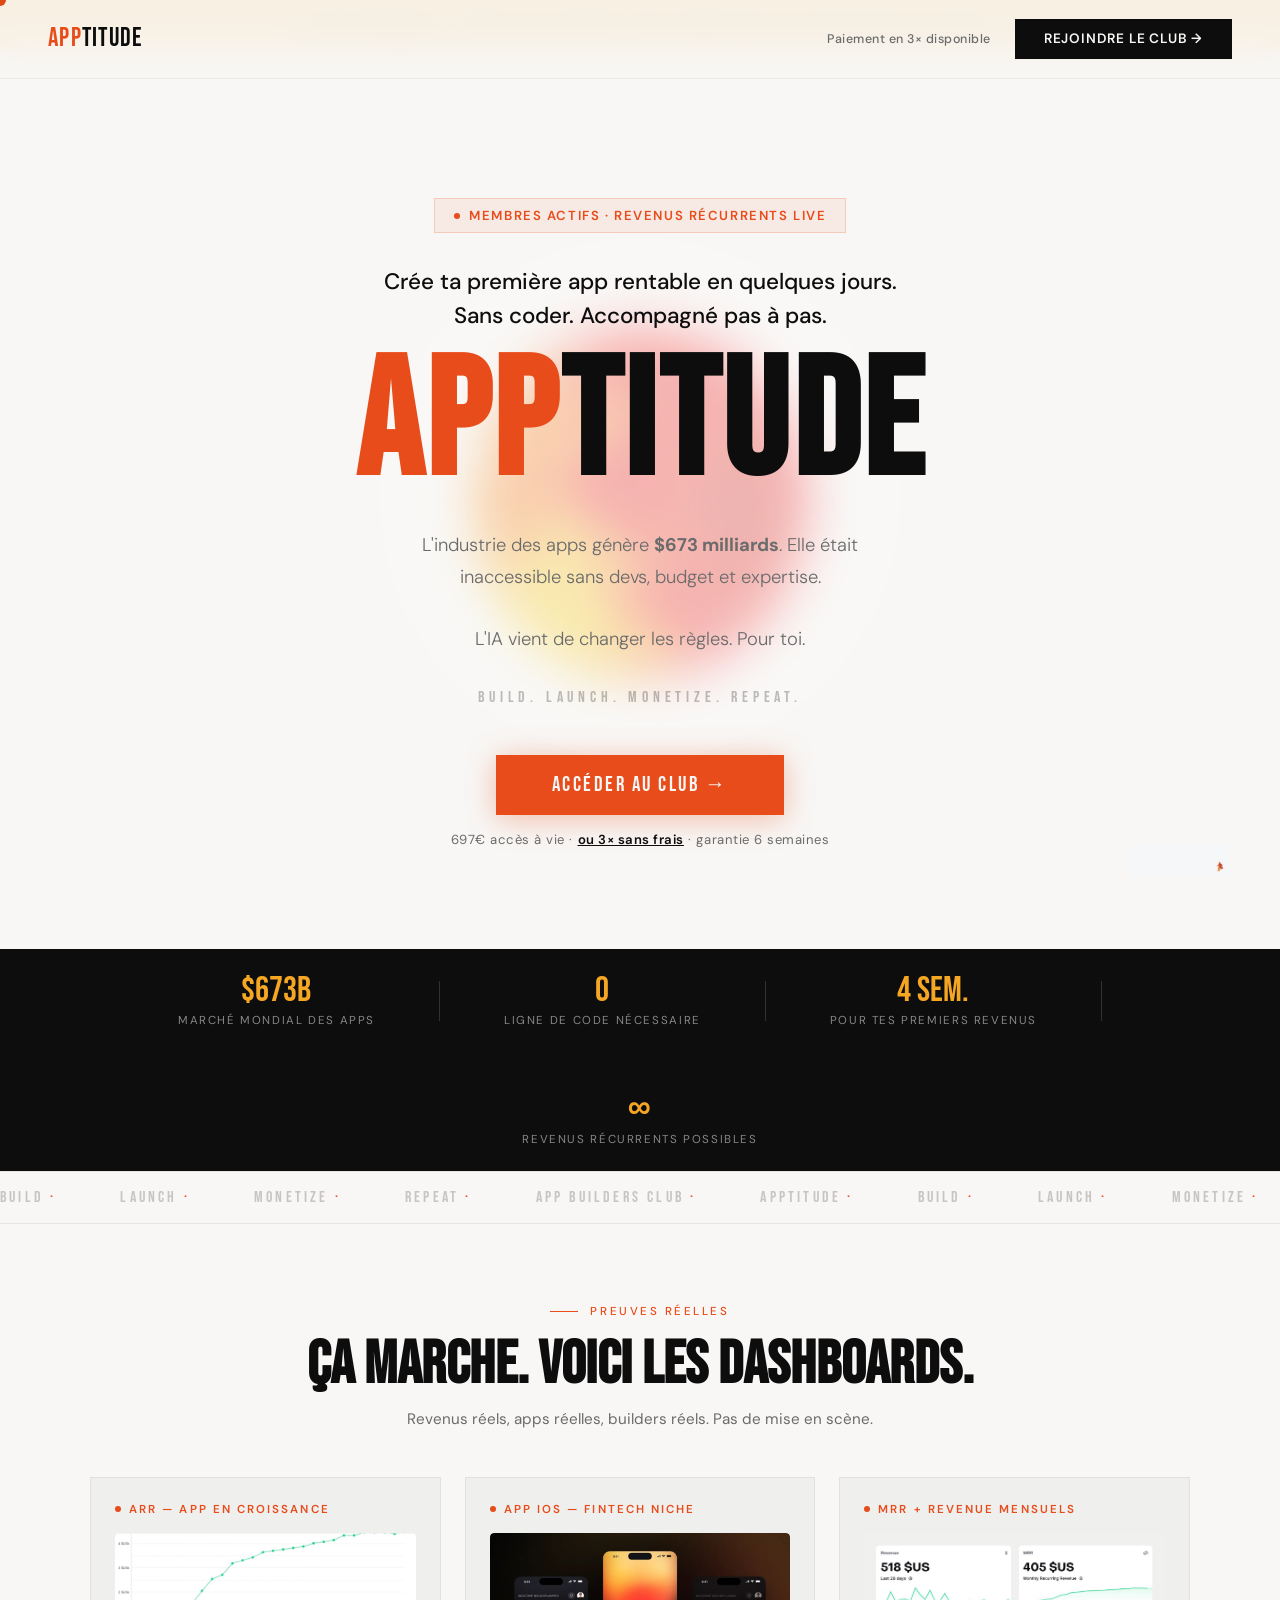
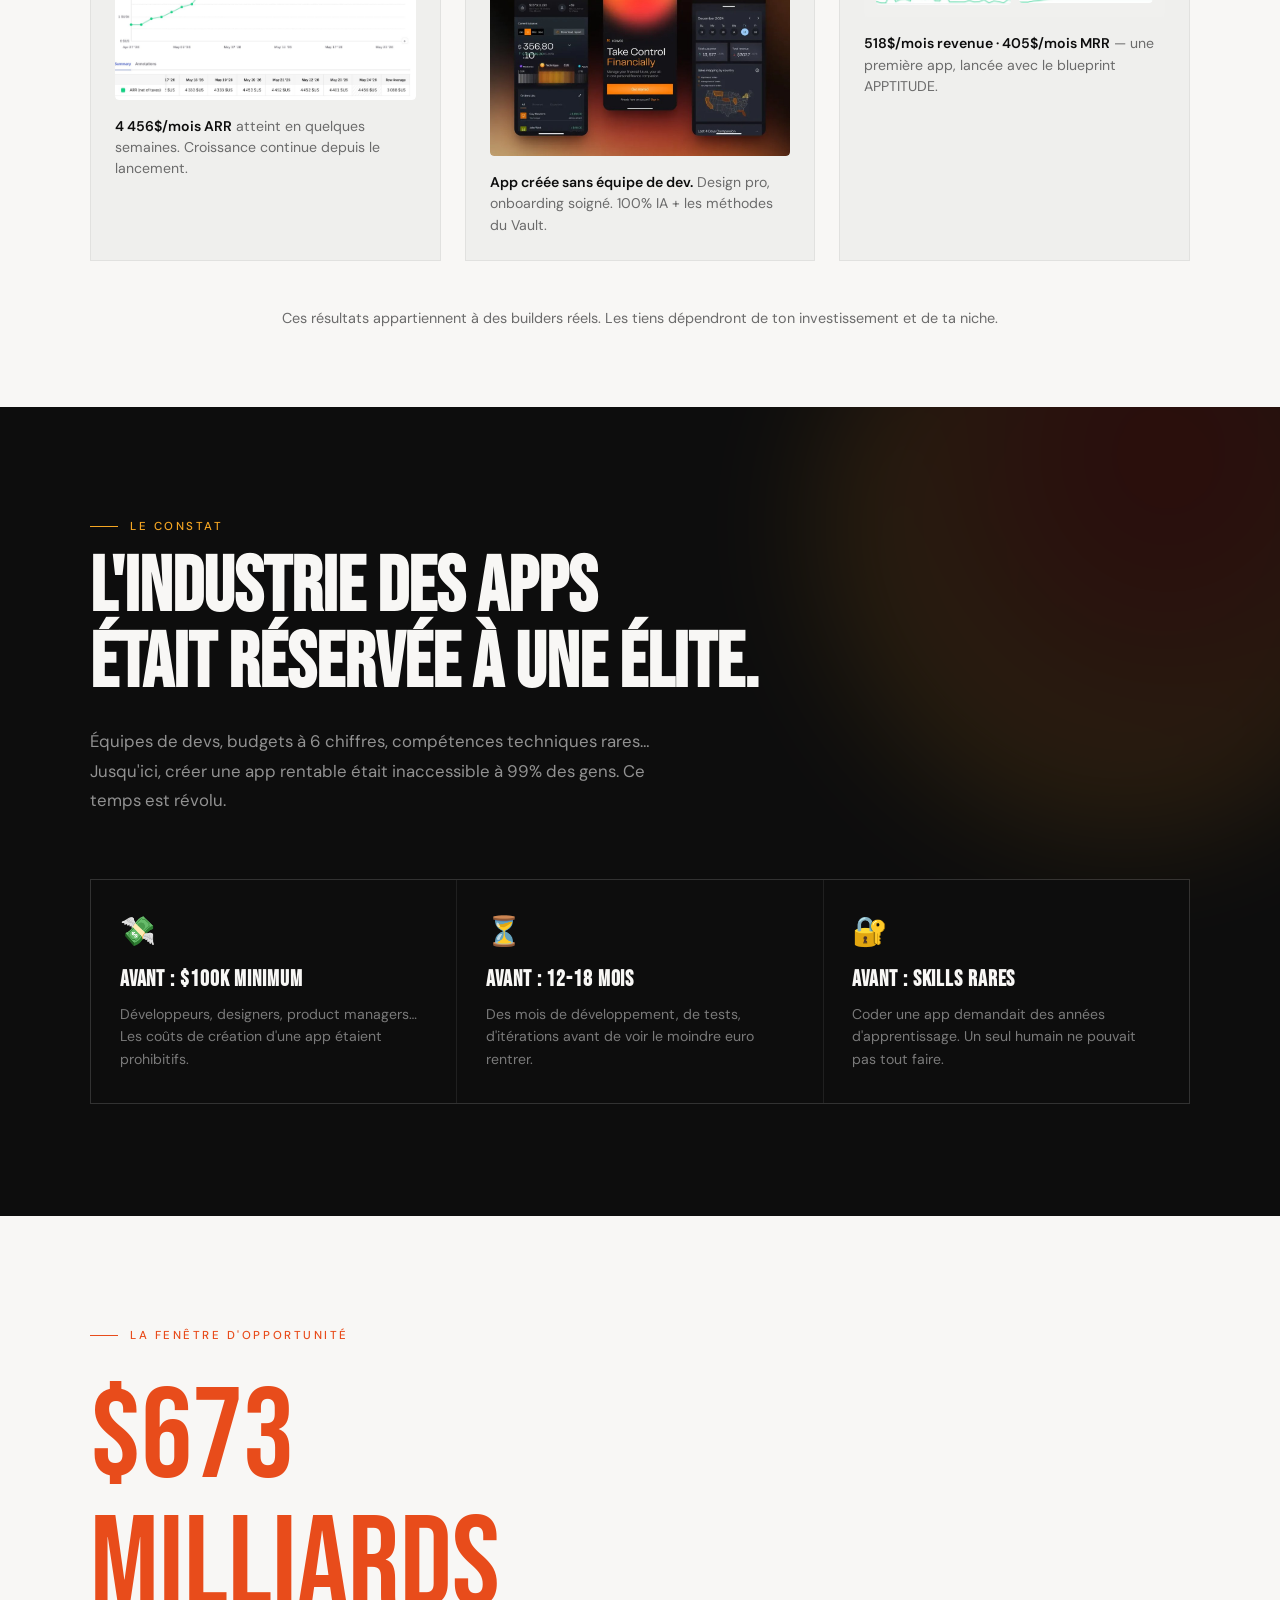
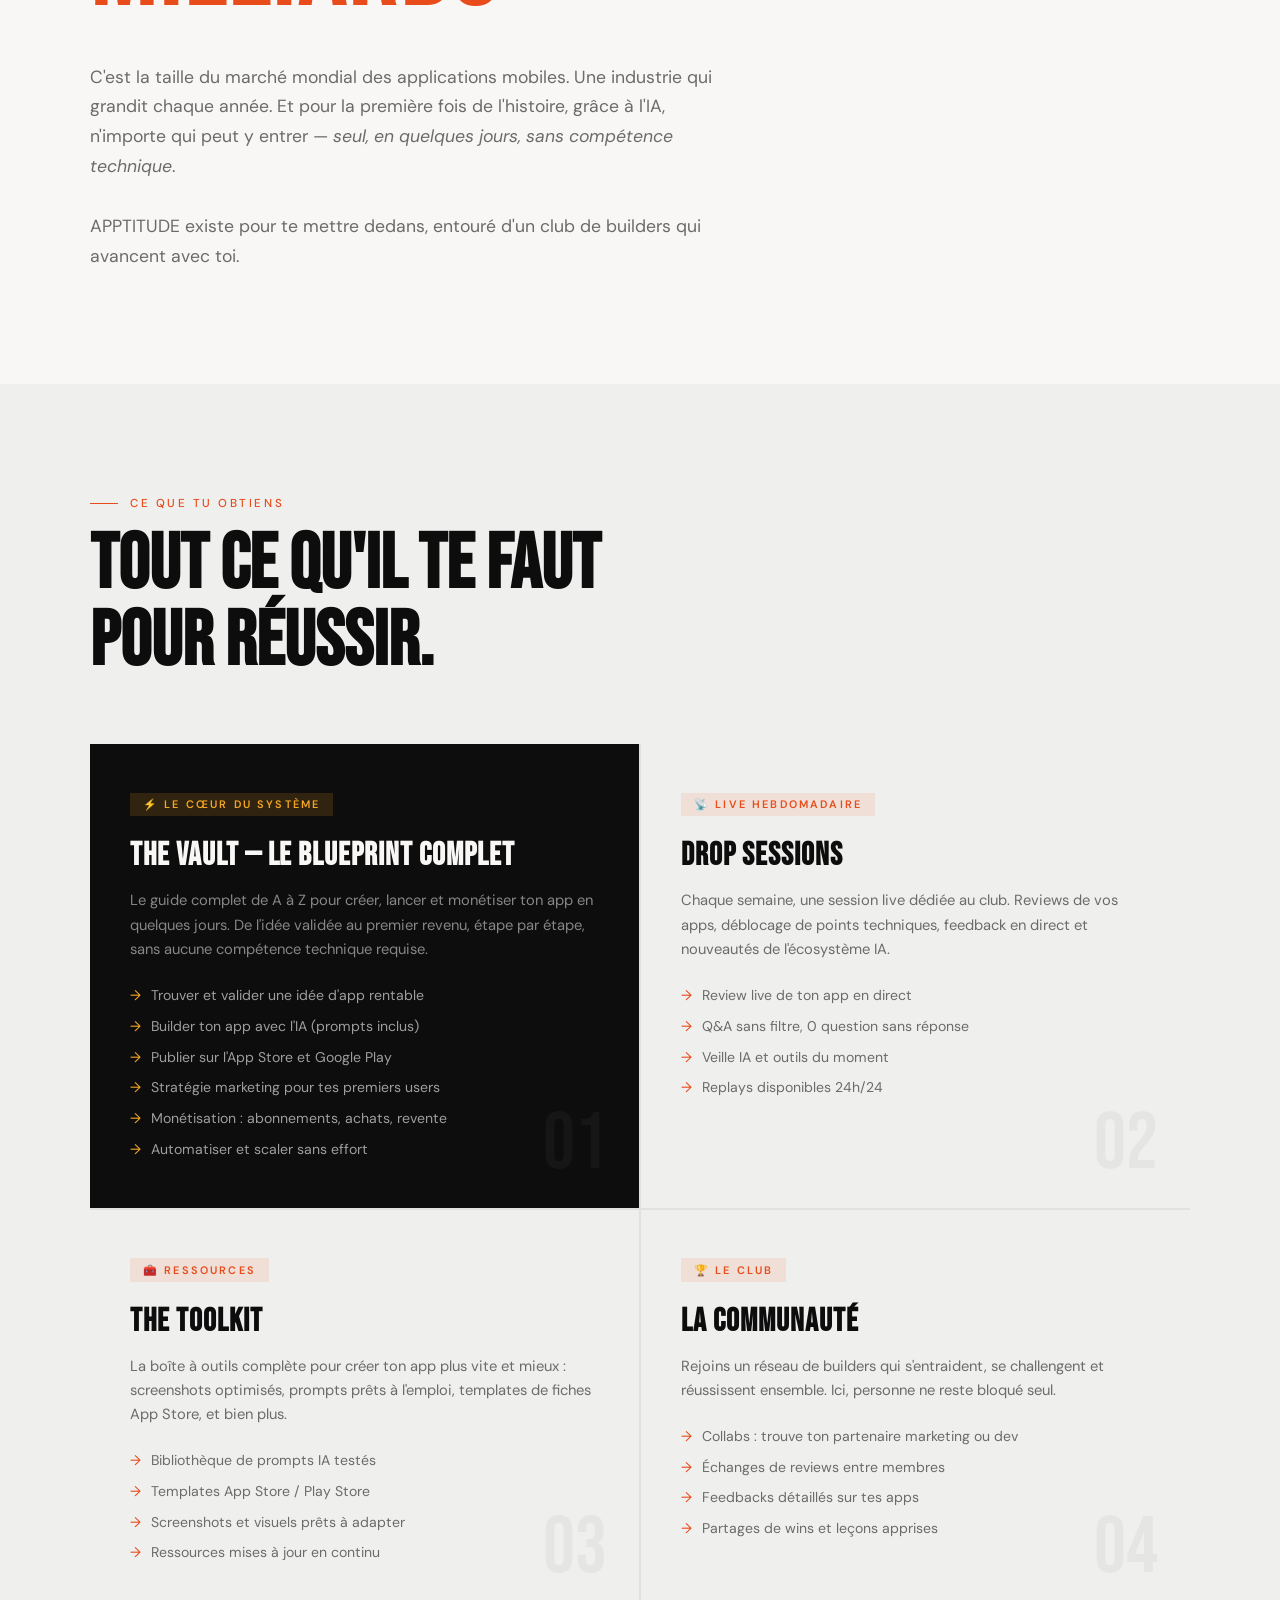
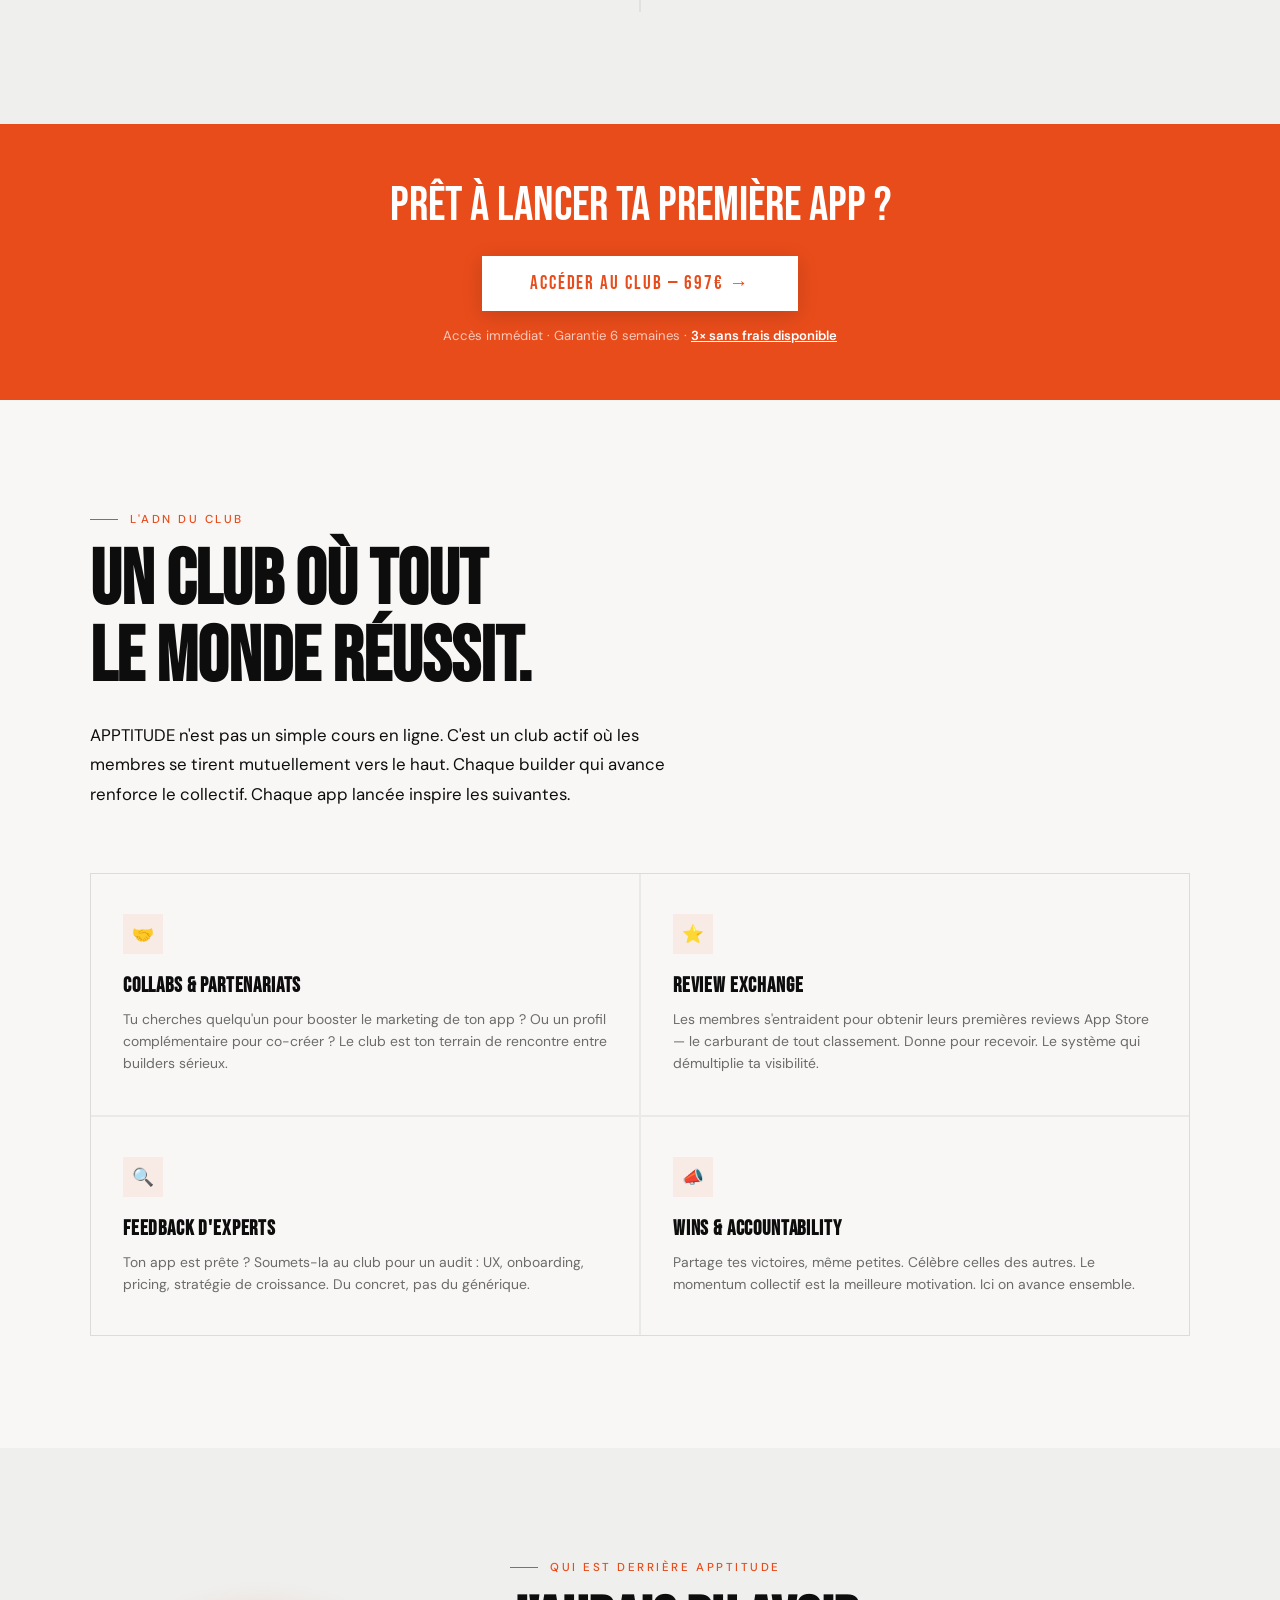
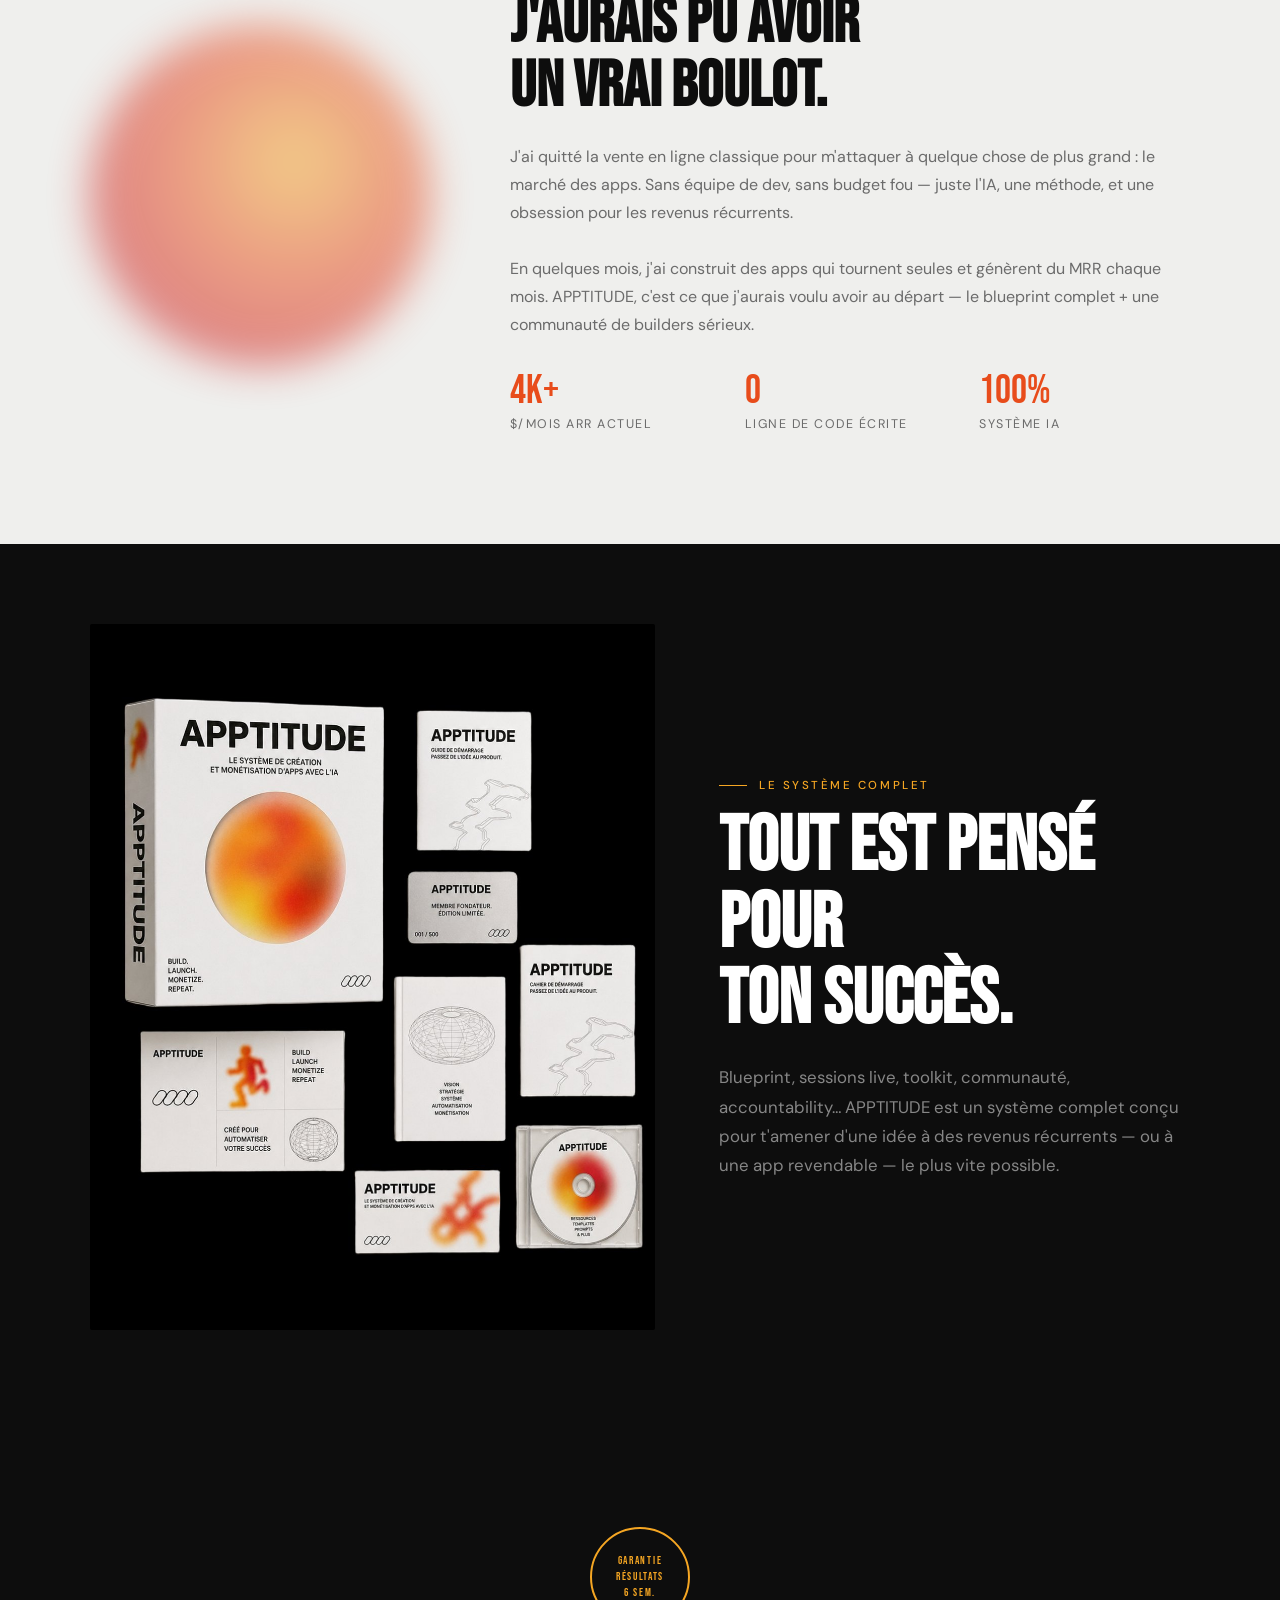
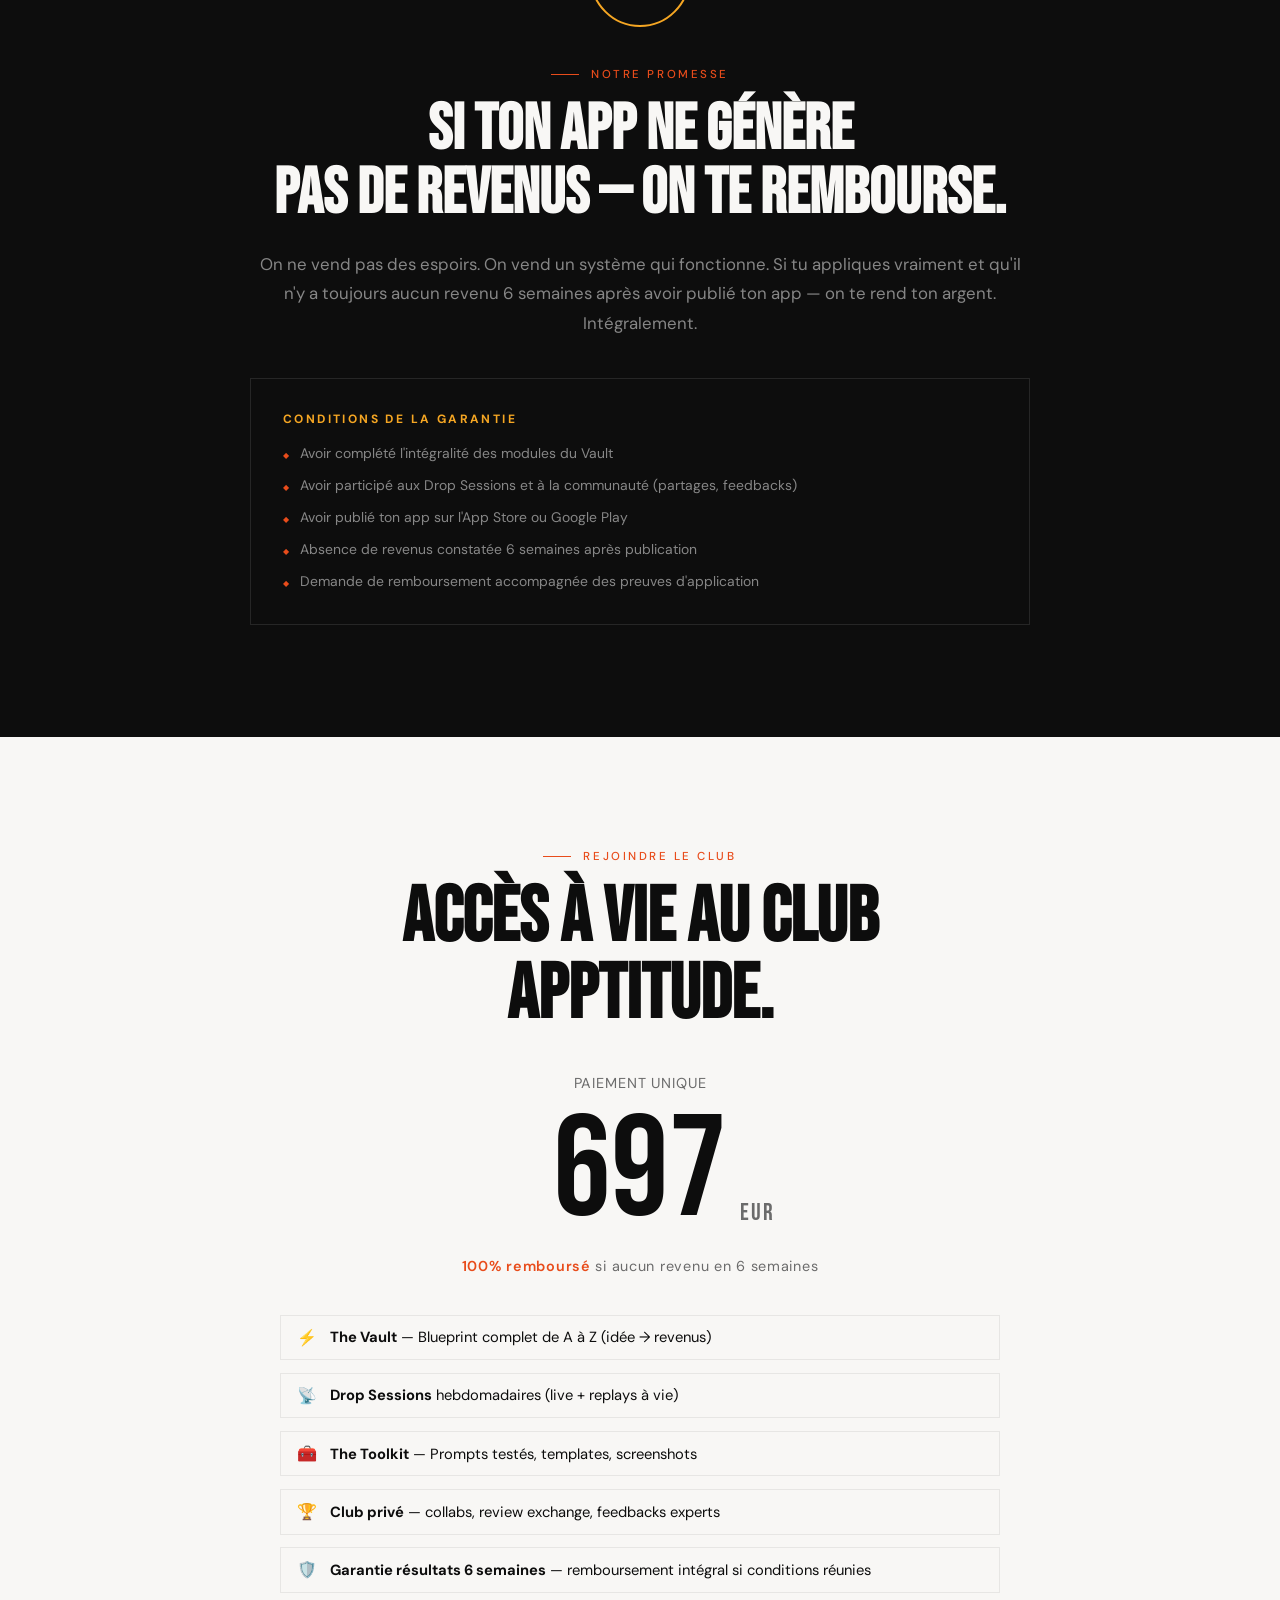
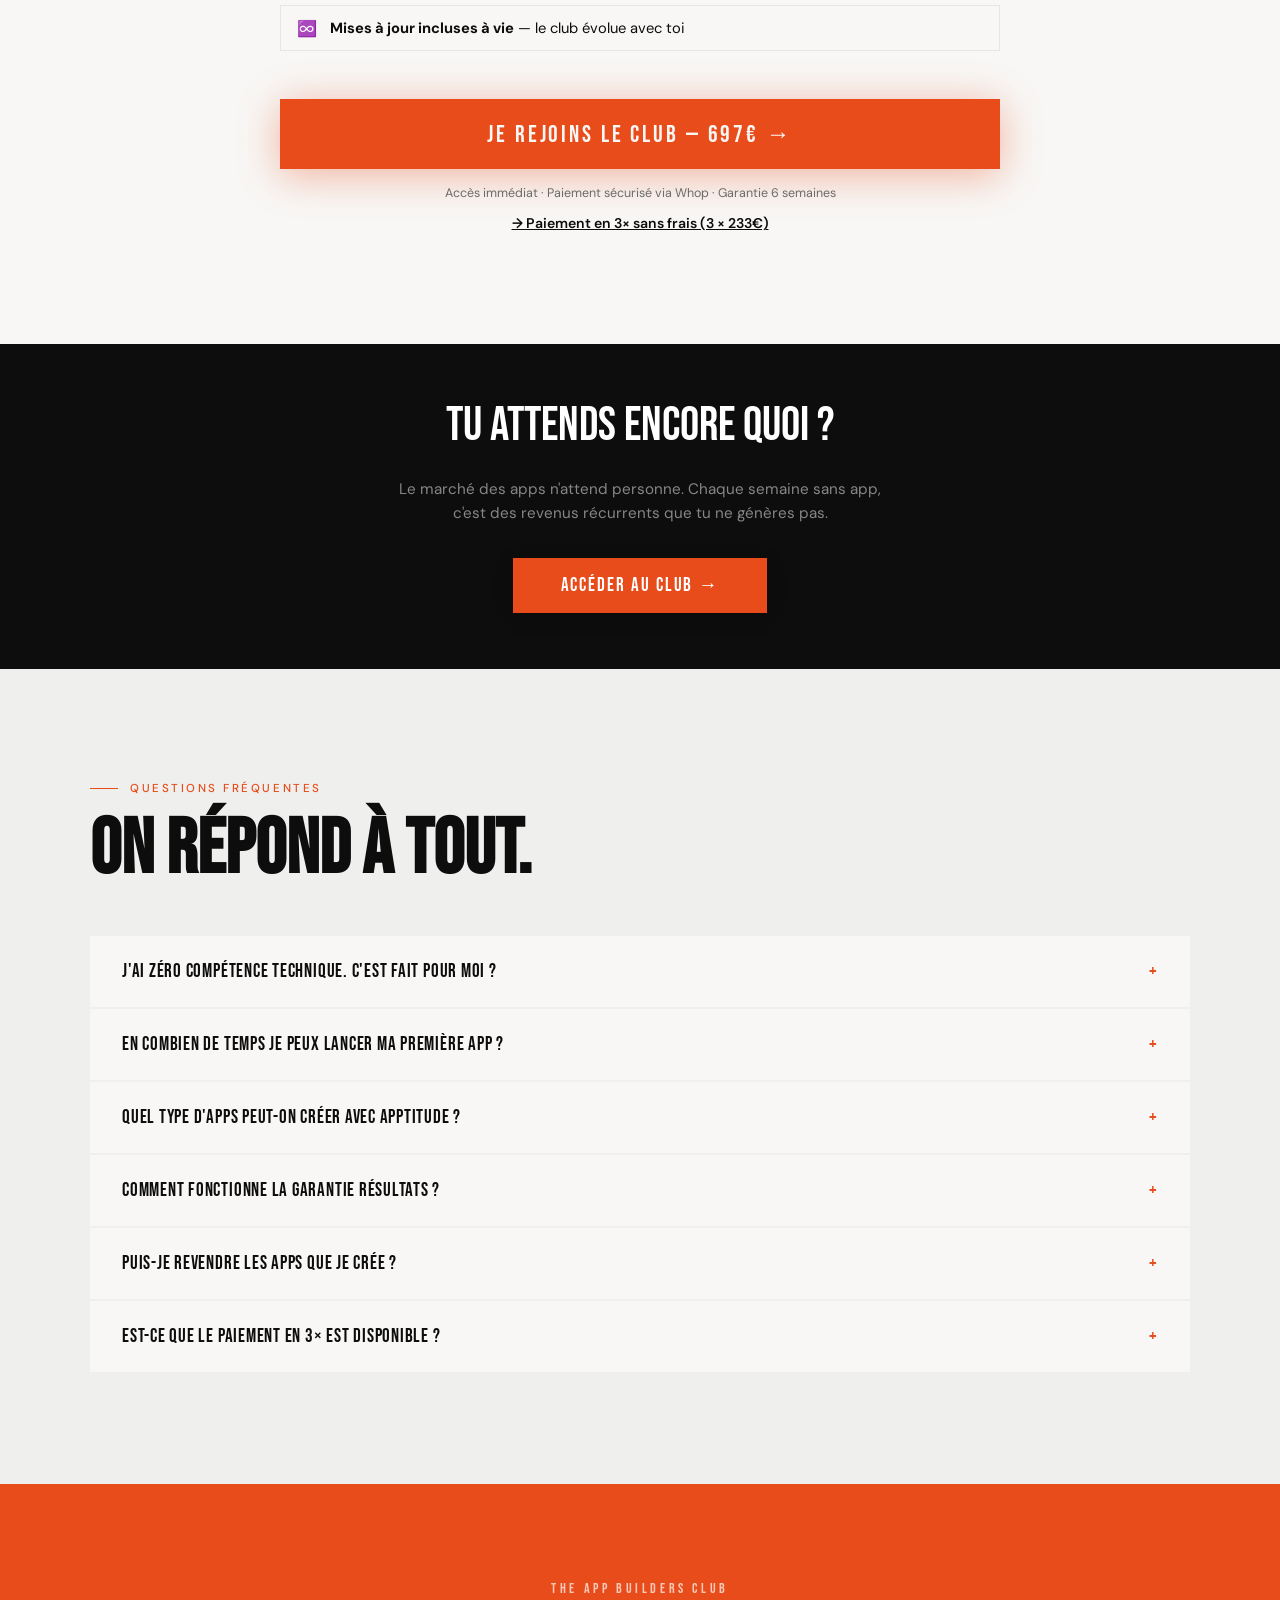
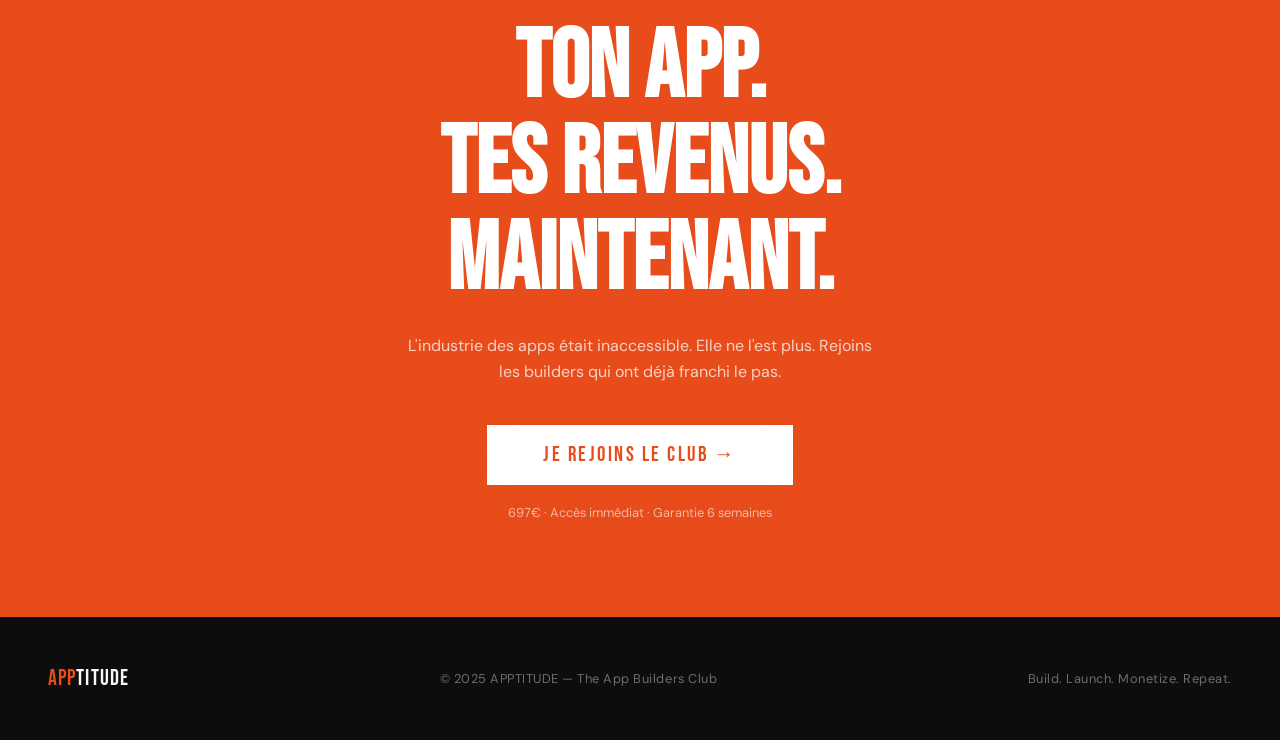
==== apptitude_LP_v3.html @ 6a3a3e74 "Add Apptitude landing page v3 with CRO improvements - Replace founder orb with real Max Lance profil" ====
<!DOCTYPE html>
<html lang="fr">
<head>
<meta charset="UTF-8">
<meta name="viewport" content="width=device-width, initial-scale=1.0">
<title>APPTITUDE — The App Builders Club</title>
<link rel="preconnect" href="https://fonts.googleapis.com">
<link href="https://fonts.googleapis.com/css2?family=Bebas+Neue&family=DM+Sans:ital,opsz,wght@0,9..40,300;0,9..40,400;0,9..40,500;0,9..40,600;1,9..40,300&display=swap" rel="stylesheet">
<style>
  *, *::before, *::after { box-sizing: border-box; margin: 0; padding: 0; }

  :root {
    --white: #f8f7f5;
    --black: #0d0d0d;
    --orange: #e84c1b;
    --amber: #f5a623;
    --red: #cc1a1a;
    --gray: #6b6b6b;
    --light: #efefed;
    --card-bg: #f2f1ef;
    --font-display: 'Bebas Neue', sans-serif;
    --font-body: 'DM Sans', sans-serif;
  }

  html { scroll-behavior: smooth; }

  body {
    background: var(--white);
    color: var(--black);
    font-family: var(--font-body);
    overflow-x: hidden;
    cursor: none;
  }

  /* CUSTOM CURSOR */
  .cursor {
    width: 12px; height: 12px;
    background: var(--orange);
    border-radius: 50%;
    position: fixed; top: 0; left: 0;
    pointer-events: none; z-index: 9999;
    transform: translate(-50%, -50%);
    transition: transform 0.1s, width 0.3s, height 0.3s, background 0.3s;
    mix-blend-mode: multiply;
  }
  .cursor.grow { width: 48px; height: 48px; background: var(--amber); opacity: 0.5; }

  /* NAV */
  nav {
    position: fixed; top: 0; left: 0; right: 0; z-index: 100;
    display: flex; align-items: center; justify-content: space-between;
    padding: 1.2rem 3rem;
    background: rgba(248,247,245,0.92);
    backdrop-filter: blur(16px);
    border-bottom: 1px solid rgba(0,0,0,0.06);
    transition: all 0.3s;
  }
  .nav-logo {
    font-family: var(--font-display);
    font-size: 1.6rem;
    letter-spacing: 0.05em;
    color: var(--black);
    text-decoration: none;
  }
  .nav-logo span { color: var(--orange); }
  .nav-right { display: flex; align-items: center; gap: 1.5rem; }
  .nav-3x {
    font-size: 0.78rem; font-weight: 500;
    color: var(--gray); letter-spacing: 0.04em;
    text-decoration: none;
  }
  .nav-cta {
    background: var(--black);
    color: var(--white);
    border: none; padding: 0.7rem 1.8rem;
    font-family: var(--font-body);
    font-size: 0.85rem;
    font-weight: 600;
    letter-spacing: 0.06em;
    text-transform: uppercase;
    cursor: none;
    text-decoration: none;
    transition: background 0.25s, transform 0.2s;
    display: inline-block;
  }
  .nav-cta:hover { background: var(--orange); transform: translateY(-1px); }

  /* ============ HERO ============ */
  .hero {
    min-height: 100vh;
    display: flex; flex-direction: column; align-items: center; justify-content: center;
    padding: 8rem 3rem 5rem;
    position: relative; overflow: hidden;
    text-align: center;
  }
  .hero-orb {
    position: absolute;
    width: 520px; height: 520px;
    top: 50%; left: 50%;
    transform: translate(-50%, -50%);
    opacity: 0.28;
    pointer-events: none;
    animation: orbFloat 8s ease-in-out infinite;
    object-fit: cover;
  }

  /* EYEBROW: resultat d'abord */
  .hero-eyebrow-result {
    display: inline-flex; align-items: center; gap: 0.6rem;
    background: rgba(232,76,27,0.08);
    border: 1px solid rgba(232,76,27,0.2);
    padding: 0.5rem 1.2rem;
    margin-bottom: 2rem;
    font-size: 0.82rem; font-weight: 600;
    letter-spacing: 0.12em; text-transform: uppercase;
    color: var(--orange);
    opacity: 0; animation: fadeUp 0.8s 0.2s forwards;
  }
  .hero-eyebrow-result .dot { width: 6px; height: 6px; background: var(--orange); border-radius: 50%; animation: pulse 2s infinite; }
  @keyframes pulse { 0%,100%{opacity:1;transform:scale(1)} 50%{opacity:0.5;transform:scale(1.5)} }

  .hero-promise {
    font-family: var(--font-body);
    font-size: clamp(1.1rem, 2vw, 1.4rem);
    font-weight: 500;
    color: var(--black);
    margin-bottom: 1rem;
    position: relative; z-index: 1;
    opacity: 0; animation: fadeUp 0.8s 0.3s forwards;
    max-width: 620px; margin-left: auto; margin-right: auto;
    line-height: 1.5;
  }

  .hero-title {
    font-family: var(--font-display);
    font-size: clamp(5rem, 13vw, 11rem);
    line-height: 0.92;
    letter-spacing: 0.02em;
    color: var(--black);
    position: relative; z-index: 1;
    opacity: 0; animation: fadeUp 0.9s 0.45s forwards;
  }
  .hero-title .accent { color: var(--orange); }

  .hero-sub {
    font-family: var(--font-body);
    font-size: clamp(1rem, 1.8vw, 1.15rem);
    font-weight: 300;
    color: var(--gray);
    margin: 1.8rem auto 0;
    max-width: 520px;
    line-height: 1.7;
    position: relative; z-index: 1;
    opacity: 0; animation: fadeUp 0.9s 0.6s forwards;
  }

  .hero-tagline {
    font-family: var(--font-display);
    font-size: 1rem; letter-spacing: 0.3em;
    color: rgba(0,0,0,0.25); margin-top: 2rem;
    position: relative; z-index: 1;
    opacity: 0; animation: fadeUp 0.9s 0.7s forwards;
  }

  .hero-actions {
    display: flex; flex-direction: column; align-items: center; gap: 1rem;
    margin-top: 3rem; position: relative; z-index: 1;
    opacity: 0; animation: fadeUp 0.9s 0.85s forwards;
  }

  .btn-primary {
    background: var(--orange);
    color: var(--white);
    font-family: var(--font-display);
    font-size: 1.3rem; letter-spacing: 0.12em;
    padding: 1.1rem 3.5rem;
    border: none; cursor: none; text-decoration: none;
    display: inline-block;
    transition: transform 0.2s, background 0.2s, box-shadow 0.2s;
    box-shadow: 0 4px 30px rgba(232,76,27,0.35);
  }
  .btn-primary:hover {
    transform: translateY(-3px);
    box-shadow: 0 10px 40px rgba(232,76,27,0.5);
    background: #d43f10;
  }
  .btn-price-note {
    font-size: 0.82rem; color: var(--gray); letter-spacing: 0.04em;
  }
  .btn-price-note a { color: var(--black); font-weight: 600; text-decoration: underline; }

  @keyframes fadeUp {
    from { opacity: 0; transform: translateY(24px); }
    to { opacity: 1; transform: translateY(0); }
  }
  @keyframes orbFloat {
    0%, 100% { transform: translate(-50%, -50%) scale(1); }
    50% { transform: translate(-50%, -52%) scale(1.04); }
  }

  /* RUNNER */
  .hero-runner {
    position: absolute;
    bottom: 8%; right: 4%;
    width: clamp(60px, 8vw, 100px);
    opacity: 0.85;
    animation: runnerSlide 1.2s 1s forwards, runnerBob 3s 2.2s ease-in-out infinite;
    transform: translateX(200px);
  }
  @keyframes runnerSlide { to { transform: translateX(0); } }
  @keyframes runnerBob {
    0%, 100% { transform: translateY(0); }
    50% { transform: translateY(-8px); }
  }

  /* PROOF BANNER */
  .proof-banner {
    background: var(--black);
    padding: 3rem;
    overflow: hidden;
  }
  .proof-banner-inner {
    max-width: 1100px; margin: 0 auto;
    display: grid; grid-template-columns: 1fr 1px 1fr 1px 1fr;
    gap: 2rem; align-items: center;
  }
  .proof-item { text-align: center; }
  .proof-number {
    font-family: var(--font-display);
    font-size: 3.5rem; line-height: 1;
    color: var(--amber);
  }
  .proof-label {
    font-size: 0.75rem; letter-spacing: 0.14em;
    text-transform: uppercase; color: rgba(255,255,255,0.4);
    margin-top: 0.4rem;
  }
  .proof-divider { width: 1px; height: 50px; background: rgba(255,255,255,0.1); margin: 0 auto; }

  /* SCREENSHOT PROOF SECTION */
  .social-proof {
    background: var(--white);
    padding: 5rem 3rem;
  }
  .social-proof .container { max-width: 1100px; margin: 0 auto; }
  .proof-headline {
    text-align: center;
    font-family: var(--font-display);
    font-size: clamp(2.2rem, 5vw, 3.8rem);
    line-height: 1;
    margin-bottom: 0.8rem;
  }
  .proof-sub {
    text-align: center;
    color: var(--gray); font-size: 0.95rem;
    margin-bottom: 3rem;
  }
  .proof-screenshots {
    display: grid; grid-template-columns: repeat(3, 1fr);
    gap: 1.5rem;
  }
  .proof-card {
    background: var(--light);
    padding: 1.5rem;
    border: 1px solid rgba(0,0,0,0.06);
    position: relative;
  }
  .proof-card-label {
    font-size: 0.72rem; letter-spacing: 0.18em; text-transform: uppercase;
    font-weight: 600; color: var(--orange); margin-bottom: 1rem;
    display: flex; align-items: center; gap: 0.5rem;
  }
  .proof-card-label::before { content:''; width: 6px; height: 6px; background: var(--orange); border-radius: 50%; }
  .proof-screen {
    background: #f0f0ee;
    border-radius: 4px;
    overflow: hidden;
  }
  .proof-screen img {
    width: 100%; display: block;
    border-radius: 4px;
  }
  .proof-caption {
    margin-top: 1rem;
    font-size: 0.88rem; color: var(--gray); line-height: 1.5;
  }
  .proof-caption strong { color: var(--black); font-weight: 600; }

  /* STAT BAR */
  .stat-bar {
    background: var(--black);
    color: var(--white);
    padding: 1.5rem 3rem;
    display: flex; align-items: center; justify-content: center; gap: 4rem;
    flex-wrap: wrap;
    overflow: hidden;
  }
  .stat-item {
    text-align: center;
    opacity: 0;
    transition: opacity 0.5s;
  }
  .stat-item.visible { opacity: 1; }
  .stat-num {
    font-family: var(--font-display);
    font-size: 2.2rem; color: var(--amber);
    line-height: 1;
  }
  .stat-label {
    font-size: 0.72rem; letter-spacing: 0.14em;
    text-transform: uppercase; color: rgba(255,255,255,0.5);
    margin-top: 0.3rem;
  }
  .stat-divider { width: 1px; height: 40px; background: rgba(255,255,255,0.15); }

  /* SECTIONS */
  section { padding: 7rem 3rem; }
  .container { max-width: 1100px; margin: 0 auto; }
  .section-label {
    font-size: 0.72rem; font-weight: 500; letter-spacing: 0.22em;
    text-transform: uppercase; color: var(--orange);
    margin-bottom: 1rem;
    display: flex; align-items: center; gap: 0.75rem;
  }
  .section-label::before {
    content: ''; display: block;
    width: 28px; height: 1px; background: var(--orange);
  }
  .section-title {
    font-family: var(--font-display);
    font-size: clamp(2.8rem, 6vw, 5rem);
    line-height: 1;
    margin-bottom: 1.5rem;
  }
  .section-body {
    font-size: 1.05rem; color: var(--gray);
    line-height: 1.75; max-width: 580px;
  }

  /* PROBLEM */
  .problem {
    background: var(--black); color: var(--white);
    position: relative; overflow: hidden;
  }
  .problem .section-label { color: var(--amber); }
  .problem .section-label::before { background: var(--amber); }
  .problem .section-title { color: var(--white); }
  .problem .section-body { color: rgba(255,255,255,0.55); }
  .problem-orb {
    position: absolute; right: -10%; top: -20%;
    width: 600px; height: 600px;
    opacity: 0.12; pointer-events: none;
    border-radius: 50%;
    background: radial-gradient(ellipse at 60% 35%, #ff0000 0%, #e84c1b 35%, #f5a623 65%, transparent 80%);
    filter: blur(60px);
  }
  .problem-grid {
    display: grid; grid-template-columns: repeat(3, 1fr);
    gap: 1px; background: rgba(255,255,255,0.08);
    margin-top: 4rem;
    border: 1px solid rgba(255,255,255,0.08);
  }
  .problem-card {
    background: var(--black);
    padding: 2rem 1.8rem;
    transition: background 0.3s;
  }
  .problem-card:hover { background: #161616; }
  .problem-card-icon { font-size: 1.8rem; margin-bottom: 1rem; }
  .problem-card h3 {
    font-family: var(--font-display);
    font-size: 1.4rem; letter-spacing: 0.04em;
    color: var(--white); margin-bottom: 0.6rem;
  }
  .problem-card p { font-size: 0.88rem; color: rgba(255,255,255,0.45); line-height: 1.6; }

  /* OPPORTUNITY */
  .opportunity { background: var(--white); }
  .opp-big {
    font-family: var(--font-display);
    font-size: clamp(4rem, 10vw, 8rem);
    line-height: 1; color: var(--orange);
    margin: 2rem 0;
  }
  .opp-context {
    font-size: 1.1rem; color: var(--gray); line-height: 1.7;
    max-width: 640px;
  }

  /* WHAT YOU GET */
  .vault { background: var(--light); }
  .vault-grid {
    display: grid; grid-template-columns: 1fr 1fr;
    gap: 2px; margin-top: 4rem;
    background: rgba(0,0,0,0.06);
  }
  .vault-card {
    background: var(--light);
    padding: 3rem 2.5rem;
    position: relative; overflow: hidden;
    transition: transform 0.3s;
  }
  .vault-card:hover { transform: scale(1.01); z-index: 1; }
  .vault-card.featured { background: var(--black); color: var(--white); }
  .vault-card.featured h3 { color: var(--white); }
  .vault-card.featured p { color: rgba(255,255,255,0.5); }
  .vault-tag {
    font-size: 0.68rem; letter-spacing: 0.2em; text-transform: uppercase;
    font-weight: 600; color: var(--orange);
    background: rgba(232,76,27,0.1); padding: 0.3rem 0.8rem;
    display: inline-block; margin-bottom: 1.5rem;
  }
  .vault-card.featured .vault-tag { background: rgba(245,166,35,0.15); color: var(--amber); }
  .vault-card h3 {
    font-family: var(--font-display);
    font-size: 2rem; letter-spacing: 0.03em;
    margin-bottom: 1rem; line-height: 1;
  }
  .vault-card p { font-size: 0.92rem; color: var(--gray); line-height: 1.65; }
  .vault-list {
    list-style: none; margin-top: 1.5rem;
    display: flex; flex-direction: column; gap: 0.6rem;
  }
  .vault-list li {
    font-size: 0.88rem; color: var(--gray);
    display: flex; align-items: flex-start; gap: 0.6rem;
    line-height: 1.5;
  }
  .vault-card.featured .vault-list li { color: rgba(255,255,255,0.6); }
  .vault-list li::before { content: '→'; color: var(--orange); flex-shrink: 0; }
  .vault-card.featured .vault-list li::before { color: var(--amber); }
  .vault-number {
    position: absolute; bottom: 1.5rem; right: 2rem;
    font-family: var(--font-display);
    font-size: 5rem; line-height: 1;
    color: rgba(0,0,0,0.04);
    pointer-events: none;
  }
  .vault-card.featured .vault-number { color: rgba(255,255,255,0.04); }

  /* INLINE CTA */
  .inline-cta {
    background: var(--orange);
    padding: 3.5rem 3rem;
    text-align: center;
  }
  .inline-cta-text {
    font-family: var(--font-display);
    font-size: clamp(1.8rem, 4vw, 3rem);
    color: white; margin-bottom: 1.5rem; line-height: 1.1;
  }
  .btn-inline {
    background: white;
    color: var(--orange);
    font-family: var(--font-display);
    font-size: 1.2rem; letter-spacing: 0.1em;
    padding: 1rem 3rem;
    display: inline-block; text-decoration: none;
    cursor: none;
    transition: transform 0.2s, box-shadow 0.2s;
    box-shadow: 0 4px 20px rgba(0,0,0,0.15);
  }
  .btn-inline:hover { transform: translateY(-2px); box-shadow: 0 8px 30px rgba(0,0,0,0.2); }
  .inline-cta-sub { font-size: 0.82rem; color: rgba(255,255,255,0.7); margin-top: 1rem; }
  .inline-cta-sub a { color: white; font-weight: 600; }

  /* CLUB SECTION */
  .club { background: var(--white); }
  .club-features {
    display: grid; grid-template-columns: repeat(2, 1fr);
    gap: 2px; background: rgba(0,0,0,0.06);
    margin-top: 4rem;
    border: 1px solid rgba(0,0,0,0.06);
  }
  .club-feat {
    background: var(--white);
    padding: 2.5rem 2rem;
    transition: background 0.3s;
  }
  .club-feat:hover { background: #faf9f7; }
  .club-feat-icon {
    width: 40px; height: 40px;
    background: rgba(232,76,27,0.08);
    display: flex; align-items: center; justify-content: center;
    font-size: 1.1rem; margin-bottom: 1.2rem;
  }
  .club-feat h4 {
    font-family: var(--font-display);
    font-size: 1.3rem; letter-spacing: 0.04em;
    margin-bottom: 0.6rem;
  }
  .club-feat p { font-size: 0.87rem; color: var(--gray); line-height: 1.6; }

  /* FOUNDER */
  .founder-section {
    background: var(--light);
    padding: 7rem 3rem;
  }
  .founder-inner {
    max-width: 1100px; margin: 0 auto;
    display: grid; grid-template-columns: 1fr 2fr;
    gap: 5rem; align-items: center;
  }
  .founder-left { }
  .founder-orb-placeholder {
    width: 100%; aspect-ratio: 1;
    background: radial-gradient(ellipse at 60% 40%, #f5a623 0%, #e84c1b 40%, #cc1a1a 70%, transparent 100%);
    border-radius: 50%;
    opacity: 0.5;
    filter: blur(20px);
    animation: orbFloat 6s ease-in-out infinite;
  }
  .founder-right .section-label { color: var(--orange); }
  .founder-title {
    font-family: var(--font-display);
    font-size: clamp(2.5rem, 5vw, 4rem);
    line-height: 1; margin-bottom: 1.5rem;
  }
  .founder-bio {
    font-size: 1rem; color: var(--gray); line-height: 1.75;
    margin-bottom: 2rem;
  }
  .founder-metrics {
    display: grid; grid-template-columns: repeat(3, 1fr);
    gap: 1.5rem;
  }
  .metric-item { }
  .metric-num {
    font-family: var(--font-display);
    font-size: 2.5rem; color: var(--orange); line-height: 1;
  }
  .metric-label {
    font-size: 0.78rem; letter-spacing: 0.12em;
    text-transform: uppercase; color: var(--gray);
    margin-top: 0.3rem;
  }

  /* GUARANTEE */
  .guarantee {
    background: var(--black); color: var(--white);
    position: relative; overflow: hidden;
  }
  .guarantee-inner {
    max-width: 780px; margin: 0 auto; text-align: center;
  }
  .guarantee-badge {
    width: 100px; height: 100px;
    border: 2px solid var(--amber);
    border-radius: 50%;
    display: flex; align-items: center; justify-content: center;
    margin: 0 auto 2.5rem;
    font-family: var(--font-display);
    font-size: 0.7rem; letter-spacing: 0.15em;
    text-transform: uppercase; color: var(--amber);
    text-align: center; padding: 1rem;
    line-height: 1.4;
    animation: rotateBadge 12s linear infinite;
  }
  @keyframes rotateBadge { to { transform: rotate(360deg); } }
  .guarantee .section-title { color: var(--white); font-size: clamp(2.5rem, 5vw, 4rem); }
  .guarantee-conditions {
    margin-top: 2.5rem; padding: 2rem;
    border: 1px solid rgba(255,255,255,0.1);
    text-align: left;
  }
  .guarantee-conditions h4 {
    font-size: 0.75rem; letter-spacing: 0.2em; text-transform: uppercase;
    color: var(--amber); margin-bottom: 1rem;
  }
  .guarantee-conditions ul {
    list-style: none; display: flex; flex-direction: column; gap: 0.7rem;
  }
  .guarantee-conditions li {
    font-size: 0.87rem; color: rgba(255,255,255,0.5);
    display: flex; gap: 0.7rem; align-items: flex-start; line-height: 1.5;
  }
  .guarantee-conditions li::before { content: '◆'; color: var(--orange); font-size: 0.5rem; flex-shrink: 0; margin-top: 0.35rem; }

  /* PRICING */
  .pricing { background: var(--white); }
  .pricing-inner { max-width: 720px; margin: 0 auto; text-align: center; }
  .price-from { font-size: 0.9rem; color: var(--gray); letter-spacing: 0.06em; text-transform: uppercase; margin-bottom: 0.5rem; }
  .price-display { margin: 2.5rem 0; position: relative; }
  .price-main {
    font-family: var(--font-display);
    font-size: clamp(5rem, 12vw, 9rem);
    line-height: 1; color: var(--black);
    position: relative; display: inline-block;
  }
  .price-main::after {
    content: 'EUR';
    font-size: 1.5rem; color: var(--gray);
    position: absolute; bottom: 1.2rem; right: -3rem;
    letter-spacing: 0.08em;
  }
  .price-alt {
    font-size: 0.9rem; color: var(--gray); margin-top: 0.5rem;
    letter-spacing: 0.05em;
  }
  .price-alt a { color: var(--orange); font-weight: 600; text-decoration: underline; }
  .pricing-perks {
    display: flex; flex-direction: column; gap: 0.8rem;
    margin: 2.5rem 0 3rem; text-align: left;
  }
  .perk-item {
    display: flex; align-items: center; gap: 0.8rem;
    font-size: 0.92rem; color: var(--black);
    padding: 0.7rem 1rem;
    border: 1px solid rgba(0,0,0,0.07);
    transition: border-color 0.2s, background 0.2s;
  }
  .perk-item:hover { border-color: var(--orange); background: rgba(232,76,27,0.02); }
  .perk-icon { font-size: 1rem; }
  .btn-full {
    width: 100%;
    background: var(--orange);
    color: var(--white);
    font-family: var(--font-display);
    font-size: 1.5rem; letter-spacing: 0.12em;
    padding: 1.3rem 2rem;
    border: none; cursor: none; text-decoration: none;
    display: block; text-align: center;
    transition: transform 0.2s, box-shadow 0.2s;
    box-shadow: 0 6px 40px rgba(232,76,27,0.4);
  }
  .btn-full:hover {
    transform: translateY(-3px);
    box-shadow: 0 14px 50px rgba(232,76,27,0.55);
  }
  .btn-sub { font-size: 0.78rem; color: var(--gray); margin-top: 1rem; text-align: center; }
  .btn-3x-link { 
    display: block; text-align: center; margin-top: 0.8rem;
    font-size: 0.88rem; color: var(--black); 
    font-weight: 600; text-decoration: underline;
  }

  /* KIT PREVIEW */
  .kit-preview { background: var(--black); padding: 5rem 3rem; }
  .kit-preview .container { display: grid; grid-template-columns: 1.2fr 1fr; gap: 4rem; align-items: center; }
  .kit-img { width: 100%; border-radius: 2px; }
  .kit-text .section-label { color: var(--amber); }
  .kit-text .section-label::before { background: var(--amber); }
  .kit-text .section-title { color: var(--white); }
  .kit-text .section-body { color: rgba(255,255,255,0.5); }

  /* URGENCY */
  .urgency-bar {
    background: var(--amber);
    padding: 1rem 3rem;
    text-align: center;
    font-size: 0.85rem; font-weight: 600;
    letter-spacing: 0.06em;
    color: var(--black);
  }
  .urgency-bar strong { font-weight: 700; }

  /* FAQ */
  .faq { background: var(--light); }
  .faq-list { margin-top: 3rem; display: flex; flex-direction: column; gap: 2px; }
  .faq-item {
    background: var(--white);
    overflow: hidden;
  }
  .faq-q {
    padding: 1.5rem 2rem;
    font-family: var(--font-display);
    font-size: 1.2rem; letter-spacing: 0.04em;
    cursor: none;
    display: flex; align-items: center; justify-content: space-between;
    transition: background 0.2s;
    user-select: none;
  }
  .faq-q:hover { background: rgba(0,0,0,0.02); }
  .faq-arrow { color: var(--orange); transition: transform 0.3s; font-size: 1.2rem; }
  .faq-item.open .faq-arrow { transform: rotate(45deg); }
  .faq-a {
    max-height: 0; overflow: hidden;
    transition: max-height 0.4s ease, padding 0.3s;
    font-size: 0.92rem; color: var(--gray); line-height: 1.7;
    padding: 0 2rem;
  }
  .faq-item.open .faq-a { max-height: 400px; padding: 0 2rem 1.5rem; }

  /* FOOTER */
  footer {
    background: var(--black); color: rgba(255,255,255,0.4);
    padding: 3rem;
    display: flex; align-items: center; justify-content: space-between;
    flex-wrap: wrap; gap: 1rem;
    font-size: 0.8rem; letter-spacing: 0.04em;
  }
  .footer-logo {
    font-family: var(--font-display);
    font-size: 1.4rem; color: var(--white);
    letter-spacing: 0.05em;
  }
  .footer-logo span { color: var(--orange); }

  /* SCROLL REVEAL */
  .reveal {
    opacity: 0; transform: translateY(32px);
    transition: opacity 0.7s ease, transform 0.7s ease;
  }
  .reveal.visible { opacity: 1; transform: translateY(0); }
  .reveal-delay-1 { transition-delay: 0.1s; }
  .reveal-delay-2 { transition-delay: 0.2s; }
  .reveal-delay-3 { transition-delay: 0.3s; }

  /* MARQUEE */
  .marquee-wrap {
    overflow: hidden; border-top: 1px solid rgba(0,0,0,0.08); border-bottom: 1px solid rgba(0,0,0,0.08);
    padding: 1rem 0; background: var(--white);
  }
  .marquee-track {
    display: flex; gap: 4rem;
    animation: marquee 20s linear infinite;
    white-space: nowrap;
  }
  .marquee-item {
    font-family: var(--font-display);
    font-size: 1rem; letter-spacing: 0.2em;
    color: rgba(0,0,0,0.2);
    flex-shrink: 0;
  }
  .marquee-item span { color: var(--orange); }
  @keyframes marquee {
    from { transform: translateX(0); }
    to { transform: translateX(-50%); }
  }

  /* APP MOCKUP STRIP */
  .app-mockup-strip {
    background: var(--black);
    padding: 4rem 3rem;
    overflow: hidden;
  }
  .mockup-label {
    text-align: center;
    font-size: 0.75rem; letter-spacing: 0.2em; text-transform: uppercase;
    color: rgba(255,255,255,0.3); margin-bottom: 2rem;
  }
  .mockup-img {
    max-width: 800px; margin: 0 auto; display: block;
    border-radius: 4px;
    box-shadow: 0 40px 80px rgba(0,0,0,0.6);
  }

  @media (max-width: 768px) {
    nav { padding: 1rem 1.5rem; }
    .nav-3x { display: none; }
    section { padding: 5rem 1.5rem; }

    .vault-grid { grid-template-columns: 1fr; }
    .problem-grid { grid-template-columns: 1fr; }
    .club-features { grid-template-columns: 1fr; }
    .kit-preview .container { grid-template-columns: 1fr; }
    .stat-bar { gap: 2rem; padding: 1.5rem; }
    .stat-divider { display: none; }
    footer { flex-direction: column; text-align: center; }
    body { cursor: auto; }
    .cursor { display: none; }
    .proof-screenshots { grid-template-columns: 1fr; }
    .founder-inner { grid-template-columns: 1fr; gap: 2rem; }
    .founder-orb-placeholder { display: none; }
    .proof-banner-inner { grid-template-columns: 1fr; }
    .proof-divider { width: 60px; height: 1px; }
    .price-main::after { display: none; }
  }
</style>
</head>
<body>

<div class="cursor" id="cursor"></div>

<!-- URGENCY BAR -->
<div class="urgency-bar">
  🔥 <strong>Tarif de lancement</strong> — 697€ au lieu de 997€ · Offre valable jusqu'au prochain palier de membres
</div>

<!-- NAV -->
<nav>
  <a href="#" class="nav-logo"><span>APP</span>TITUDE</a>
  <div class="nav-right">
    <a href="#pricing" class="nav-3x">Paiement en 3× disponible</a>
    <a href="#pricing" class="nav-cta">Rejoindre le club →</a>
  </div>
</nav>

<!-- HERO -->
<section class="hero">
  <img src="[data-uri]" class="hero-orb" alt="" style="border-radius:50%;filter:none;object-fit:cover;">

  <!-- Promise FIRST, brand second -->
  <div class="hero-eyebrow-result">
    <span class="dot"></span>
    Membres actifs · revenus récurrents live
  </div>

  <p class="hero-promise">Crée ta première app rentable en quelques jours.<br>Sans coder. Accompagné pas à pas.</p>

  <h1 class="hero-title"><span class="accent">APP</span>TITUDE</h1>

  <p class="hero-sub">L'industrie des apps génère <strong>$673 milliards</strong>. Elle était inaccessible sans devs, budget et expertise.<br><br>L'IA vient de changer les règles. Pour toi.</p>

  <p class="hero-tagline">BUILD. LAUNCH. MONETIZE. REPEAT.</p>

  <div class="hero-actions">
    <a href="#pricing" class="btn-primary">ACCÉDER AU CLUB →</a>
    <p class="btn-price-note">697€ accès à vie · <a href="#pricing">ou 3× sans frais</a> · garantie 6 semaines</p>
  </div>

  <img src="[data-uri]" alt="" class="hero-runner">
</section>

<!-- STAT BAR -->
<div class="stat-bar">
  <div class="stat-item">
    <div class="stat-num">$673B</div>
    <div class="stat-label">Marché mondial des apps</div>
  </div>
  <div class="stat-divider"></div>
  <div class="stat-item">
    <div class="stat-num">0</div>
    <div class="stat-label">Ligne de code nécessaire</div>
  </div>
  <div class="stat-divider"></div>
  <div class="stat-item">
    <div class="stat-num">4 sem.</div>
    <div class="stat-label">Pour tes premiers revenus</div>
  </div>
  <div class="stat-divider"></div>
  <div class="stat-item">
    <div class="stat-num">∞</div>
    <div class="stat-label">Revenus récurrents possibles</div>
  </div>
</div>

<!-- MARQUEE -->
<div class="marquee-wrap">
  <div class="marquee-track">
    <span class="marquee-item">BUILD <span>·</span></span>
    <span class="marquee-item">LAUNCH <span>·</span></span>
    <span class="marquee-item">MONETIZE <span>·</span></span>
    <span class="marquee-item">REPEAT <span>·</span></span>
    <span class="marquee-item">APP BUILDERS CLUB <span>·</span></span>
    <span class="marquee-item">APPTITUDE <span>·</span></span>
    <span class="marquee-item">BUILD <span>·</span></span>
    <span class="marquee-item">LAUNCH <span>·</span></span>
    <span class="marquee-item">MONETIZE <span>·</span></span>
    <span class="marquee-item">REPEAT <span>·</span></span>
    <span class="marquee-item">APP BUILDERS CLUB <span>·</span></span>
    <span class="marquee-item">APPTITUDE <span>·</span></span>
  </div>
</div>

<!-- SOCIAL PROOF: Screenshots réels -->
<section class="social-proof">
  <div class="container">
    <p class="section-label reveal" style="justify-content:center">Preuves réelles</p>
    <h2 class="proof-headline reveal reveal-delay-1">Ça marche. Voici les dashboards.</h2>
    <p class="proof-sub reveal reveal-delay-2">Revenus réels, apps réelles, builders réels. Pas de mise en scène.</p>

    <div class="proof-screenshots reveal reveal-delay-3">
      <!-- Screenshot 1: ARR courbe -->
      <div class="proof-card">
        <div class="proof-card-label">ARR — App en croissance</div>
        <div class="proof-screen">
          <img src="[data-uri]" alt="Dashboard ARR croissance" style="width:100%;display:block;">
        </div>
        <p class="proof-caption"><strong>4 456$/mois ARR</strong> atteint en quelques semaines. Croissance continue depuis le lancement.</p>
      </div>

      <!-- Screenshot 2: App mobile Kinves -->
      <div class="proof-card">
        <div class="proof-card-label">App iOS — Fintech niche</div>
        <div class="proof-screen">
          <img src="[data-uri]" alt="App iOS finance" style="width:100%;display:block;">
        </div>
        <p class="proof-caption"><strong>App créée sans équipe de dev.</strong> Design pro, onboarding soigné. 100% IA + les méthodes du Vault.</p>
      </div>

      <!-- Screenshot 3: MRR + Revenue -->
      <div class="proof-card">
        <div class="proof-card-label">MRR + Revenue mensuels</div>
        <div class="proof-screen" style="display:grid;grid-template-columns:1fr 1fr;gap:8px;padding:12px;background:#f0f0ee;">
          <img src="[data-uri]" alt="Revenue 518$" style="width:100%;border-radius:4px;">
          <img src="[data-uri]" alt="MRR 405$" style="width:100%;border-radius:4px;">
        </div>
        <p class="proof-caption"><strong>518$/mois revenue · 405$/mois MRR</strong> — une première app, lancée avec le blueprint APPTITUDE.</p>
      </div>
    </div>

    <p style="text-align:center;margin-top:3rem;font-size:0.9rem;color:var(--gray);">Ces résultats appartiennent à des builders réels. Les tiens dépendront de ton investissement et de ta niche.</p>
  </div>
</section>

<!-- PROBLEM -->
<section class="problem">
  <div class="problem-orb"></div>
  <div class="container">
    <p class="section-label reveal">Le constat</p>
    <h2 class="section-title reveal reveal-delay-1">L'industrie des apps<br>était réservée à une élite.</h2>
    <p class="section-body reveal reveal-delay-2">Équipes de devs, budgets à 6 chiffres, compétences techniques rares… Jusqu'ici, créer une app rentable était inaccessible à 99% des gens. Ce temps est révolu.</p>
    <div class="problem-grid reveal reveal-delay-3">
      <div class="problem-card">
        <div class="problem-card-icon">💸</div>
        <h3>Avant : $100K minimum</h3>
        <p>Développeurs, designers, product managers… Les coûts de création d'une app étaient prohibitifs.</p>
      </div>
      <div class="problem-card">
        <div class="problem-card-icon">⏳</div>
        <h3>Avant : 12-18 mois</h3>
        <p>Des mois de développement, de tests, d'itérations avant de voir le moindre euro rentrer.</p>
      </div>
      <div class="problem-card">
        <div class="problem-card-icon">🔐</div>
        <h3>Avant : Skills rares</h3>
        <p>Coder une app demandait des années d'apprentissage. Un seul humain ne pouvait pas tout faire.</p>
      </div>
    </div>
  </div>
</section>

<!-- OPPORTUNITY -->
<section class="opportunity">
  <div class="container">
    <p class="section-label reveal">La fenêtre d'opportunité</p>
    <div class="opp-big reveal reveal-delay-1">$673<br>MILLIARDS</div>
    <p class="opp-context reveal reveal-delay-2">C'est la taille du marché mondial des applications mobiles. Une industrie qui grandit chaque année. Et pour la première fois de l'histoire, grâce à l'IA, n'importe qui peut y entrer — <em>seul, en quelques jours, sans compétence technique</em>.<br><br>APPTITUDE existe pour te mettre dedans, entouré d'un club de builders qui avancent avec toi.</p>
  </div>
</section>

<!-- WHAT YOU GET -->
<section class="vault">
  <div class="container">
    <p class="section-label reveal">Ce que tu obtiens</p>
    <h2 class="section-title reveal reveal-delay-1">Tout ce qu'il te faut<br>pour réussir.</h2>
    <div class="vault-grid reveal reveal-delay-2">

      <div class="vault-card featured">
        <span class="vault-tag">⚡ Le cœur du système</span>
        <h3>The Vault — Le Blueprint Complet</h3>
        <p>Le guide complet de A à Z pour créer, lancer et monétiser ton app en quelques jours. De l'idée validée au premier revenu, étape par étape, sans aucune compétence technique requise.</p>
        <ul class="vault-list">
          <li>Trouver et valider une idée d'app rentable</li>
          <li>Builder ton app avec l'IA (prompts inclus)</li>
          <li>Publier sur l'App Store et Google Play</li>
          <li>Stratégie marketing pour tes premiers users</li>
          <li>Monétisation : abonnements, achats, revente</li>
          <li>Automatiser et scaler sans effort</li>
        </ul>
        <div class="vault-number">01</div>
      </div>

      <div class="vault-card">
        <span class="vault-tag">📡 Live hebdomadaire</span>
        <h3>Drop Sessions</h3>
        <p>Chaque semaine, une session live dédiée au club. Reviews de vos apps, déblocage de points techniques, feedback en direct et nouveautés de l'écosystème IA.</p>
        <ul class="vault-list">
          <li>Review live de ton app en direct</li>
          <li>Q&amp;A sans filtre, 0 question sans réponse</li>
          <li>Veille IA et outils du moment</li>
          <li>Replays disponibles 24h/24</li>
        </ul>
        <div class="vault-number">02</div>
      </div>

      <div class="vault-card">
        <span class="vault-tag">🧰 Ressources</span>
        <h3>The Toolkit</h3>
        <p>La boîte à outils complète pour créer ton app plus vite et mieux : screenshots optimisés, prompts prêts à l'emploi, templates de fiches App Store, et bien plus.</p>
        <ul class="vault-list">
          <li>Bibliothèque de prompts IA testés</li>
          <li>Templates App Store / Play Store</li>
          <li>Screenshots et visuels prêts à adapter</li>
          <li>Ressources mises à jour en continu</li>
        </ul>
        <div class="vault-number">03</div>
      </div>

      <div class="vault-card">
        <span class="vault-tag">🏆 Le club</span>
        <h3>La Communauté</h3>
        <p>Rejoins un réseau de builders qui s'entraident, se challengent et réussissent ensemble. Ici, personne ne reste bloqué seul.</p>
        <ul class="vault-list">
          <li>Collabs : trouve ton partenaire marketing ou dev</li>
          <li>Échanges de reviews entre membres</li>
          <li>Feedbacks détaillés sur tes apps</li>
          <li>Partages de wins et leçons apprises</li>
        </ul>
        <div class="vault-number">04</div>
      </div>

    </div>
  </div>
</section>

<!-- INLINE CTA — après "Ce que tu obtiens" -->
<div class="inline-cta">
  <p class="inline-cta-text">Prêt à lancer ta première app ?</p>
  <a href="#pricing" class="btn-inline">ACCÉDER AU CLUB — 697€ →</a>
  <p class="inline-cta-sub">Accès immédiat · Garantie 6 semaines · <a href="#pricing">3× sans frais disponible</a></p>
</div>

<!-- CLUB SECTION -->
<section class="club">
  <div class="container">
    <p class="section-label reveal">L'ADN du club</p>
    <h2 class="section-title reveal reveal-delay-1">Un club où tout<br>le monde réussit.</h2>
    <p class="section-body reveal reveal-delay-2" style="color:var(--black);">APPTITUDE n'est pas un simple cours en ligne. C'est un club actif où les membres se tirent mutuellement vers le haut. Chaque builder qui avance renforce le collectif. Chaque app lancée inspire les suivantes.</p>

    <div class="club-features reveal">
      <div class="club-feat">
        <div class="club-feat-icon">🤝</div>
        <h4>Collabs &amp; Partenariats</h4>
        <p>Tu cherches quelqu'un pour booster le marketing de ton app ? Ou un profil complémentaire pour co-créer ? Le club est ton terrain de rencontre entre builders sérieux.</p>
      </div>
      <div class="club-feat">
        <div class="club-feat-icon">⭐</div>
        <h4>Review Exchange</h4>
        <p>Les membres s'entraident pour obtenir leurs premières reviews App Store — le carburant de tout classement. Donne pour recevoir. Le système qui démultiplie ta visibilité.</p>
      </div>
      <div class="club-feat">
        <div class="club-feat-icon">🔍</div>
        <h4>Feedback d'experts</h4>
        <p>Ton app est prête ? Soumets-la au club pour un audit : UX, onboarding, pricing, stratégie de croissance. Du concret, pas du générique.</p>
      </div>
      <div class="club-feat">
        <div class="club-feat-icon">📣</div>
        <h4>Wins &amp; Accountability</h4>
        <p>Partage tes victoires, même petites. Célèbre celles des autres. Le momentum collectif est la meilleure motivation. Ici on avance ensemble.</p>
      </div>
    </div>
  </div>
</section>

<!-- FOUNDER SECTION -->
<section class="founder-section">
  <div class="container founder-inner">
    <div class="founder-left">
      <div class="founder-orb-placeholder"></div>
    </div>
    <div class="founder-right">
      <p class="section-label reveal">Qui est derrière APPTITUDE</p>
      <h2 class="founder-title reveal reveal-delay-1">J'aurais pu avoir<br>un vrai boulot.</h2>
      <p class="founder-bio reveal reveal-delay-2">
        J'ai quitté la vente en ligne classique pour m'attaquer à quelque chose de plus grand : le marché des apps. Sans équipe de dev, sans budget fou — juste l'IA, une méthode, et une obsession pour les revenus récurrents.<br><br>
        En quelques mois, j'ai construit des apps qui tournent seules et génèrent du MRR chaque mois. APPTITUDE, c'est ce que j'aurais voulu avoir au départ — le blueprint complet + une communauté de builders sérieux.
      </p>
      <div class="founder-metrics reveal reveal-delay-3">
        <div class="metric-item">
          <div class="metric-num">4K+</div>
          <div class="metric-label">$/mois ARR actuel</div>
        </div>
        <div class="metric-item">
          <div class="metric-num">0</div>
          <div class="metric-label">Ligne de code écrite</div>
        </div>
        <div class="metric-item">
          <div class="metric-num">100%</div>
          <div class="metric-label">Système IA</div>
        </div>
      </div>
    </div>
  </div>
</section>

<!-- KIT PREVIEW -->
<section class="kit-preview">
  <div class="container">
    <div class="reveal">
      <!-- Kit mockup image using the uploaded brand image -->
      <img src="[data-uri]" alt="Apptitude Kit" class="kit-img" style="opacity:1;">
    </div>
    <div class="kit-text">
      <p class="section-label reveal">Le système complet</p>
      <h2 class="section-title reveal reveal-delay-1" style="color:white;">Tout est pensé pour<br>ton succès.</h2>
      <p class="section-body reveal reveal-delay-2">Blueprint, sessions live, toolkit, communauté, accountability… APPTITUDE est un système complet conçu pour t'amener d'une idée à des revenus récurrents — ou à une app revendable — le plus vite possible.</p>
    </div>
  </div>
</section>

<!-- GUARANTEE -->
<section class="guarantee">
  <div class="container">
    <div class="guarantee-inner">
      <div class="guarantee-badge reveal">GARANTIE<br>RÉSULTATS<br>6 SEM.</div>
      <p class="section-label reveal" style="justify-content:center">Notre promesse</p>
      <h2 class="section-title reveal reveal-delay-1">Si ton app ne génère<br>pas de revenus — on te rembourse.</h2>
      <p class="section-body reveal reveal-delay-2" style="max-width:100%;color:rgba(255,255,255,0.5);margin:1.5rem auto 0">On ne vend pas des espoirs. On vend un système qui fonctionne. Si tu appliques vraiment et qu'il n'y a toujours aucun revenu 6 semaines après avoir publié ton app — on te rend ton argent. Intégralement.</p>
      <div class="guarantee-conditions reveal reveal-delay-3">
        <h4>Conditions de la garantie</h4>
        <ul>
          <li>Avoir complété l'intégralité des modules du Vault</li>
          <li>Avoir participé aux Drop Sessions et à la communauté (partages, feedbacks)</li>
          <li>Avoir publié ton app sur l'App Store ou Google Play</li>
          <li>Absence de revenus constatée 6 semaines après publication</li>
          <li>Demande de remboursement accompagnée des preuves d'application</li>
        </ul>
      </div>
    </div>
  </div>
</section>

<!-- PRICING -->
<section class="pricing" id="pricing">
  <div class="container">
    <div class="pricing-inner">
      <p class="section-label reveal" style="justify-content:center">Rejoindre le club</p>
      <h2 class="section-title reveal reveal-delay-1">Accès à vie au club<br>Apptitude.</h2>

      <div class="price-display reveal reveal-delay-2">
        <p class="price-from">Paiement unique</p>
        <div class="price-main">697</div>
        <p class="price-alt" style="margin-top:0.8rem;">
          <span style="color:var(--orange);font-weight:600;">100% remboursé</span> si aucun revenu en 6 semaines
        </p>
      </div>

      <div class="pricing-perks reveal reveal-delay-3">
        <div class="perk-item"><span class="perk-icon">⚡</span><span><strong>The Vault</strong> — Blueprint complet de A à Z (idée → revenus)</span></div>
        <div class="perk-item"><span class="perk-icon">📡</span><span><strong>Drop Sessions</strong> hebdomadaires (live + replays à vie)</span></div>
        <div class="perk-item"><span class="perk-icon">🧰</span><span><strong>The Toolkit</strong> — Prompts testés, templates, screenshots</span></div>
        <div class="perk-item"><span class="perk-icon">🏆</span><span><strong>Club privé</strong> — collabs, review exchange, feedbacks experts</span></div>
        <div class="perk-item"><span class="perk-icon">🛡️</span><span><strong>Garantie résultats 6 semaines</strong> — remboursement intégral si conditions réunies</span></div>
        <div class="perk-item"><span class="perk-icon">♾️</span><span><strong>Mises à jour incluses à vie</strong> — le club évolue avec toi</span></div>
      </div>

      <a href="https://whop.com/checkout/plan_O3W0wesAoC90O" class="btn-full reveal" target="_blank">
        JE REJOINS LE CLUB — 697€ →
      </a>
      <p class="btn-sub reveal">Accès immédiat · Paiement sécurisé via Whop · Garantie 6 semaines</p>
      <a href="https://whop.com/checkout/plan_DBHx4W6o6pd4R" target="_blank" class="btn-3x-link reveal">
        → Paiement en 3× sans frais (3 × 233€)
      </a>
    </div>
  </div>
</section>

<!-- SECOND INLINE CTA -->
<div class="inline-cta" style="background:var(--black);">
  <p class="inline-cta-text" style="color:white;">Tu attends encore quoi ?</p>
  <p style="color:rgba(255,255,255,0.5);font-size:0.95rem;max-width:500px;margin:0 auto 2rem;line-height:1.6;">Le marché des apps n'attend personne. Chaque semaine sans app, c'est des revenus récurrents que tu ne génères pas.</p>
  <a href="#pricing" class="btn-inline" style="background:var(--orange);color:white;">ACCÉDER AU CLUB →</a>
</div>

<!-- FAQ -->
<section class="faq">
  <div class="container">
    <p class="section-label reveal">Questions fréquentes</p>
    <h2 class="section-title reveal reveal-delay-1">On répond à tout.</h2>
    <div class="faq-list reveal reveal-delay-2">

      <div class="faq-item">
        <div class="faq-q">J'ai zéro compétence technique. C'est fait pour moi ? <span class="faq-arrow">+</span></div>
        <div class="faq-a">Absolument. APPTITUDE est conçu précisément pour les non-développeurs. Le Vault te guide de l'idée jusqu'à la publication, et les outils IA actuels permettent de créer des apps fonctionnelles sans écrire une seule ligne de code. La plupart des membres n'ont aucune formation technique.</div>
      </div>

      <div class="faq-item">
        <div class="faq-q">En combien de temps je peux lancer ma première app ? <span class="faq-arrow">+</span></div>
        <div class="faq-a">La plupart des membres lancent leur première app en quelques jours à deux semaines. Cela dépend de l'idée choisie et du temps que tu y consacres. Le blueprint est conçu pour aller vite sans sacrifier la qualité.</div>
      </div>

      <div class="faq-item">
        <div class="faq-q">Quel type d'apps peut-on créer avec APPTITUDE ? <span class="faq-arrow">+</span></div>
        <div class="faq-a">Apps mobiles iOS et Android, outils SaaS, micro-apps, apps de niche… Le Vault couvre différents modèles et t'aide à choisir celui qui correspond le mieux à ton profil et tes objectifs. Tu apprendras aussi à identifier les niches les plus rentables.</div>
      </div>

      <div class="faq-item">
        <div class="faq-q">Comment fonctionne la garantie résultats ? <span class="faq-arrow">+</span></div>
        <div class="faq-a">Si tu as suivi tous les modules du Vault, participé au club et aux Drop Sessions, publié ton app, et qu'elle ne génère toujours aucun revenu 6 semaines après publication — on te rembourse intégralement. Il suffit de nous envoyer tes preuves d'application. C'est une garantie résultats, pas une simple garantie satisfait-remboursé.</div>
      </div>

      <div class="faq-item">
        <div class="faq-q">Puis-je revendre les apps que je crée ? <span class="faq-arrow">+</span></div>
        <div class="faq-a">Tout à fait. Le Vault couvre aussi la stratégie de revente — une app mobile avec des revenus récurrents peut se revendre entre 12x et 36x ses revenus mensuels sur des plateformes spécialisées. C'est un vrai actif numérique, pas juste un revenu passif.</div>
      </div>

      <div class="faq-item">
        <div class="faq-q">Est-ce que le paiement en 3× est disponible ? <span class="faq-arrow">+</span></div>
        <div class="faq-a">Oui. Tu peux régler en 3 fois sans frais (3 × 233€) directement via le lien de paiement dédié disponible sur la page de checkout. L'accès est immédiat dès le premier paiement.</div>
      </div>

    </div>
  </div>
</section>

<!-- FINAL CTA -->
<section style="background:var(--orange);padding:6rem 3rem;text-align:center">
  <p style="font-family:var(--font-display);font-size:0.9rem;letter-spacing:0.25em;color:rgba(255,255,255,0.7);margin-bottom:1.5rem">THE APP BUILDERS CLUB</p>
  <h2 style="font-family:var(--font-display);font-size:clamp(3rem,8vw,6rem);color:white;line-height:1;margin-bottom:0.5rem">Ton app.<br>Tes revenus.<br>Maintenant.</h2>
  <p style="color:rgba(255,255,255,0.75);font-size:1rem;margin:1.5rem auto 2.5rem;max-width:480px;line-height:1.6;">L'industrie des apps était inaccessible. Elle ne l'est plus. Rejoins les builders qui ont déjà franchi le pas.</p>
  <a href="#pricing" class="btn-primary" style="background:white;color:var(--orange);">JE REJOINS LE CLUB →</a>
  <p style="color:rgba(255,255,255,0.6);font-size:0.8rem;margin-top:1.2rem;">697€ · Accès immédiat · Garantie 6 semaines</p>
</section>

<!-- FOOTER -->
<footer>
  <div class="footer-logo"><span>APP</span>TITUDE</div>
  <div>© 2025 APPTITUDE — The App Builders Club</div>
  <div>Build. Launch. Monetize. Repeat.</div>
</footer>

<script>
  // CURSOR
  const cursor = document.getElementById('cursor');
  if (cursor) {
    document.addEventListener('mousemove', e => {
      cursor.style.left = e.clientX + 'px';
      cursor.style.top = e.clientY + 'px';
    });
    document.querySelectorAll('a, button, .faq-q, .vault-card, .club-feat, .perk-item').forEach(el => {
      el.addEventListener('mouseenter', () => cursor.classList.add('grow'));
      el.addEventListener('mouseleave', () => cursor.classList.remove('grow'));
    });
  }

  // SCROLL REVEAL
  const reveals = document.querySelectorAll('.reveal');
  const observer = new IntersectionObserver(entries => {
    entries.forEach(e => {
      if (e.isIntersecting) { e.target.classList.add('visible'); observer.unobserve(e.target); }
    });
  }, { threshold: 0.08 });
  reveals.forEach(r => observer.observe(r));

  // STAT BAR
  const stats = document.querySelectorAll('.stat-item');
  const statObs = new IntersectionObserver(entries => {
    entries.forEach((e, i) => {
      if (e.isIntersecting) {
        setTimeout(() => e.target.classList.add('visible'), i * 150);
        statObs.unobserve(e.target);
      }
    });
  }, { threshold: 0.3 });
  stats.forEach(s => statObs.observe(s));

  // FAQ
  document.querySelectorAll('.faq-q').forEach(q => {
    q.addEventListener('click', () => {
      const item = q.parentElement;
      const open = item.classList.contains('open');
      document.querySelectorAll('.faq-item.open').forEach(i => i.classList.remove('open'));
      if (!open) item.classList.add('open');
    });
  });

  // NAV scroll effect
  window.addEventListener('scroll', () => {
    const nav = document.querySelector('nav');
    if (window.scrollY > 50) nav.style.boxShadow = '0 2px 20px rgba(0,0,0,0.1)';
    else nav.style.boxShadow = 'none';
  });

  // Smooth anchor scroll
  document.querySelectorAll('a[href^="#"]').forEach(a => {
    a.addEventListener('click', e => {
      e.preventDefault();
      const target = document.querySelector(a.getAttribute('href'));
      if (target) target.scrollIntoView({ behavior: 'smooth', block: 'start' });
    });
  });

  // Staggered vault card reveal
  const vaultCards = document.querySelectorAll('.vault-card');
  const vaultObs = new IntersectionObserver(entries => {
    entries.forEach((e, i) => {
      if (e.isIntersecting) {
        const idx = Array.from(vaultCards).indexOf(e.target);
        setTimeout(() => {
          e.target.style.opacity = '1';
          e.target.style.transform = 'translateY(0)';
        }, idx * 120);
        vaultObs.unobserve(e.target);
      }
    });
  }, { threshold: 0.1 });
  vaultCards.forEach(c => {
    c.style.opacity = '0';
    c.style.transform = 'translateY(20px)';
    c.style.transition = 'opacity 0.6s ease, transform 0.6s ease';
    vaultObs.observe(c);
  });
</script>
</body>
</html>
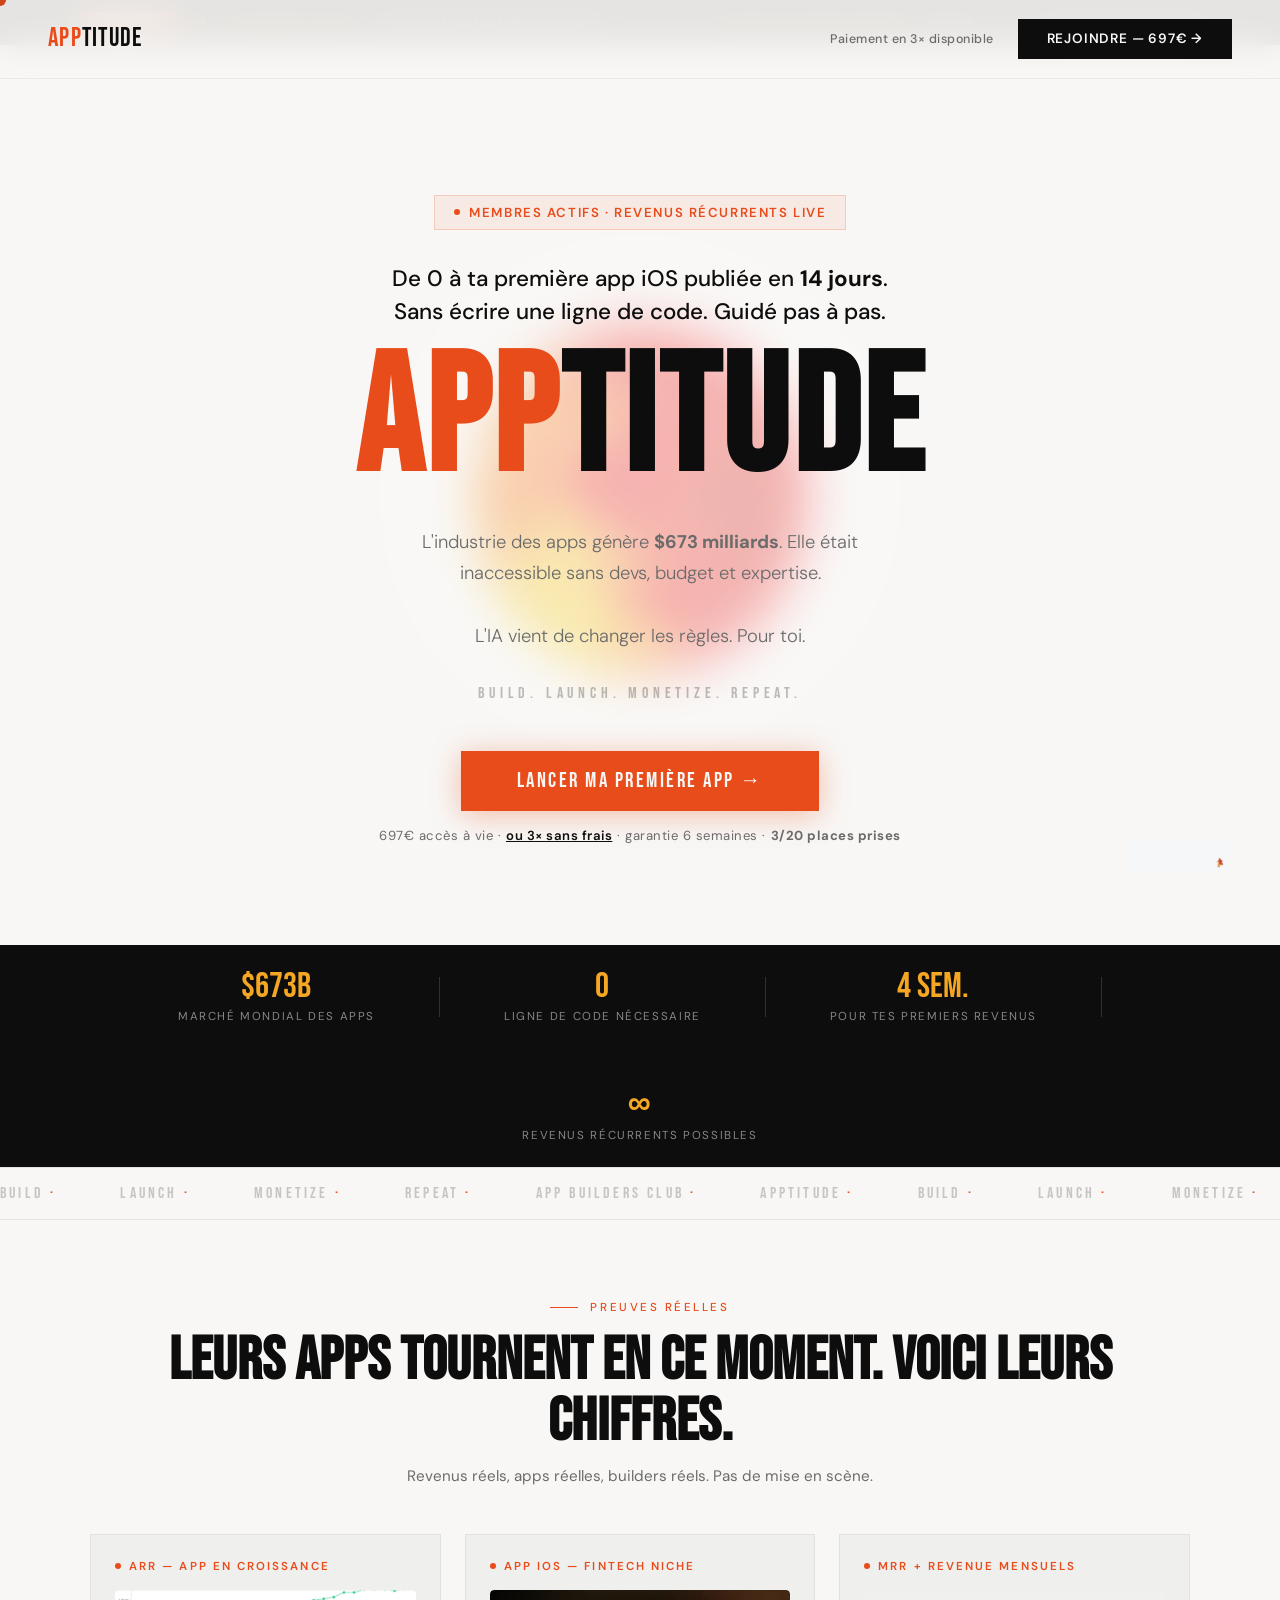
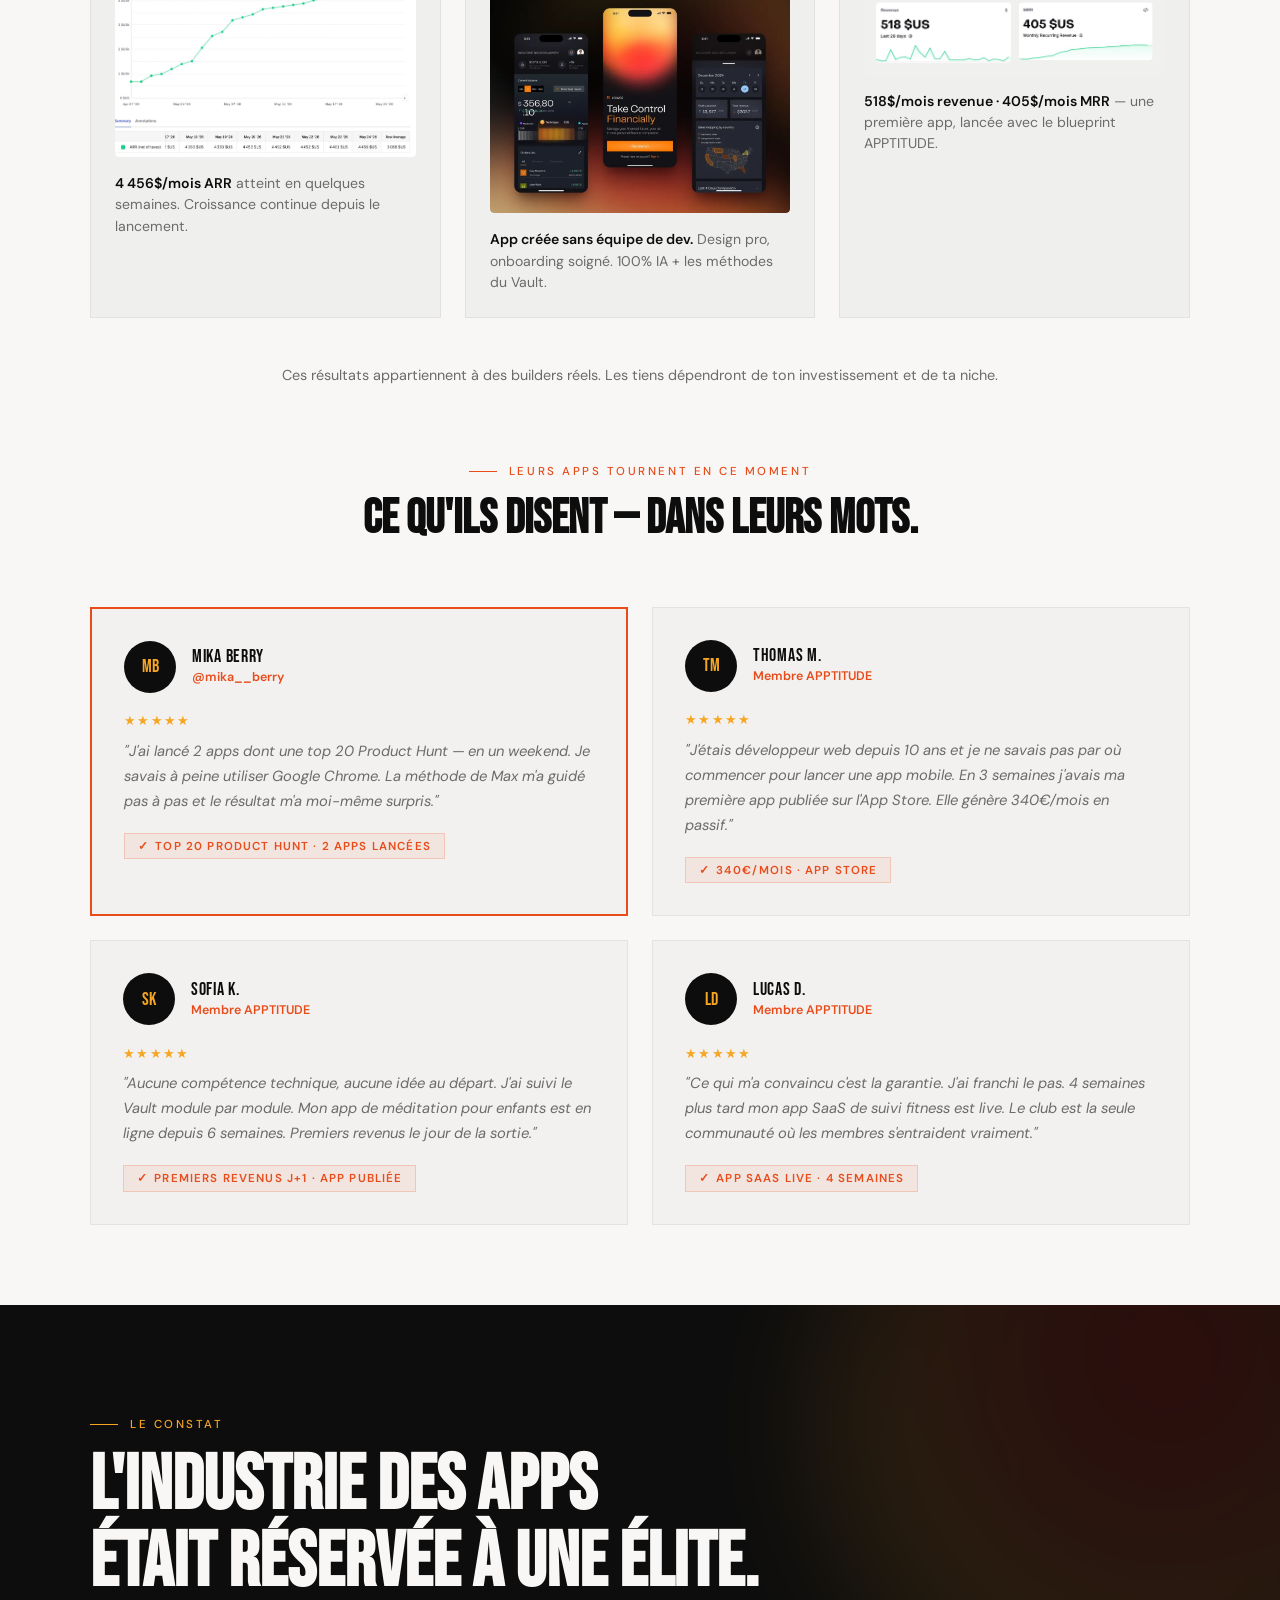
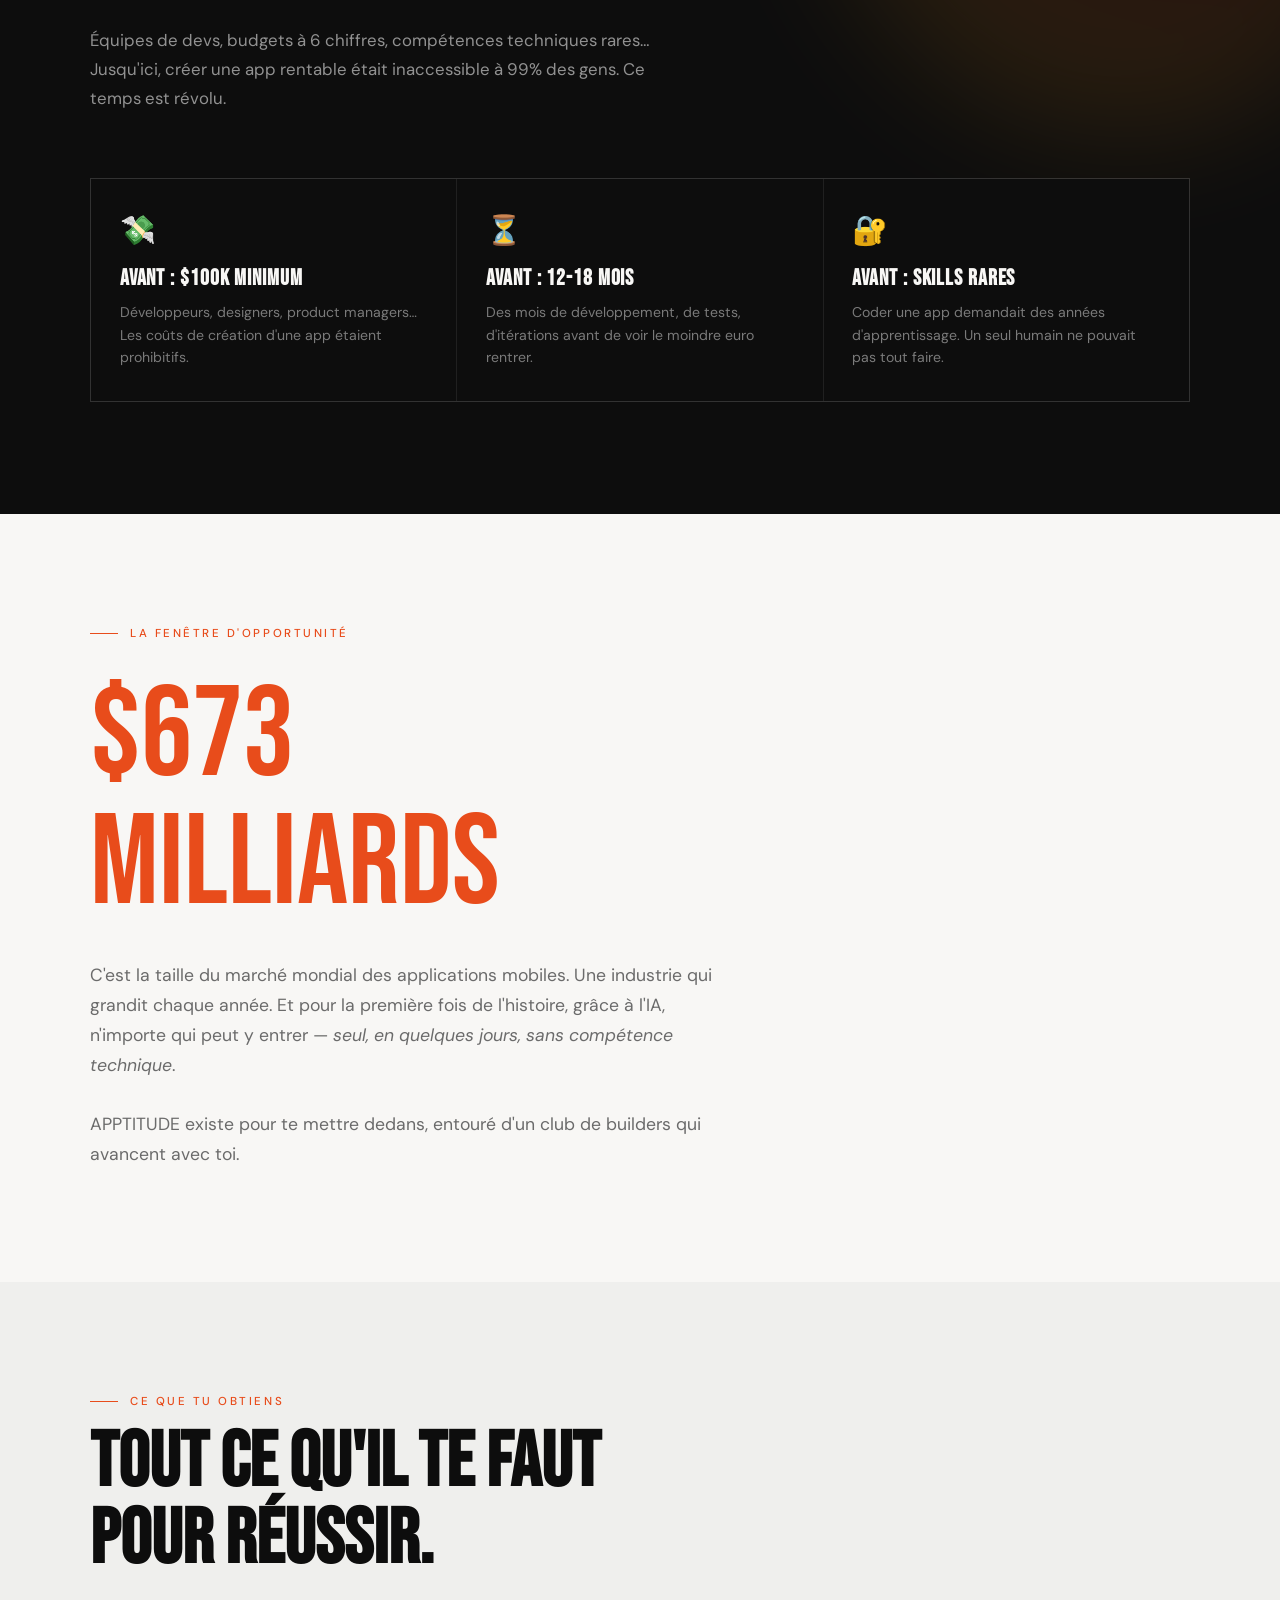
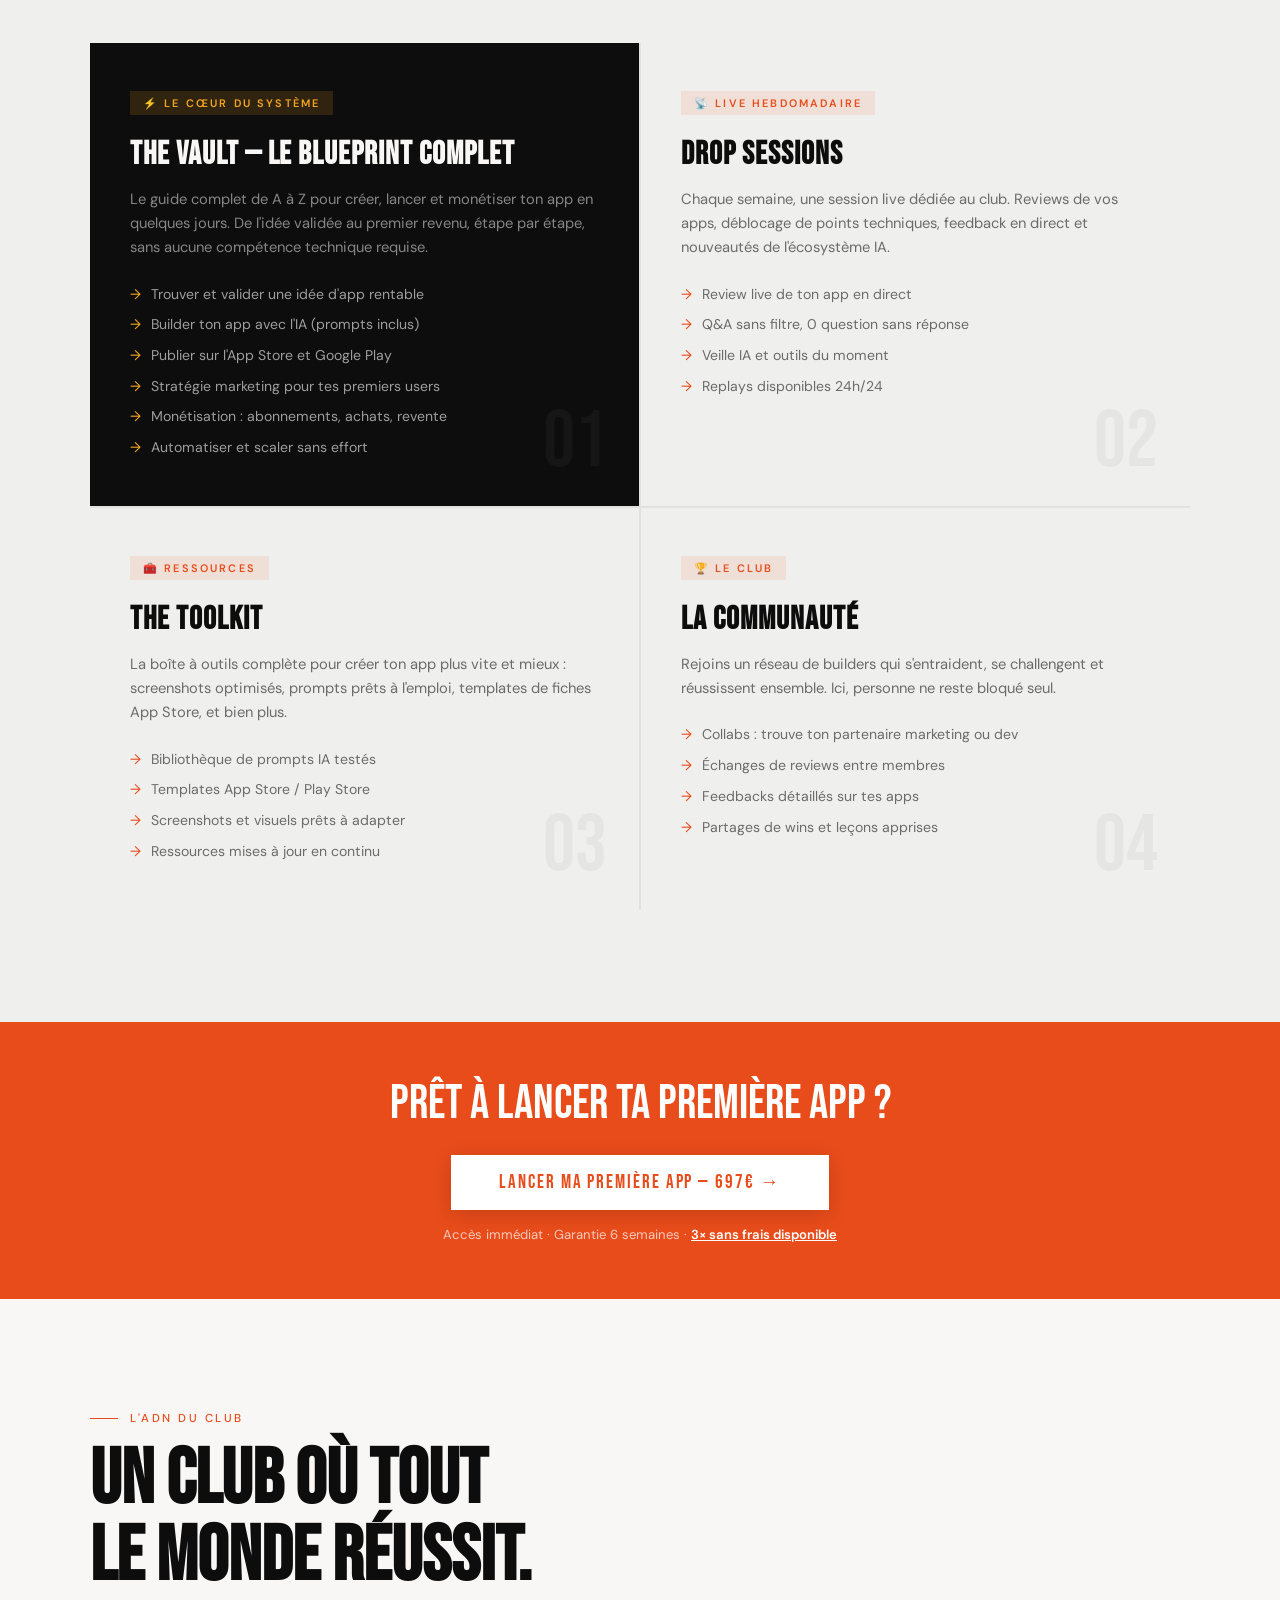
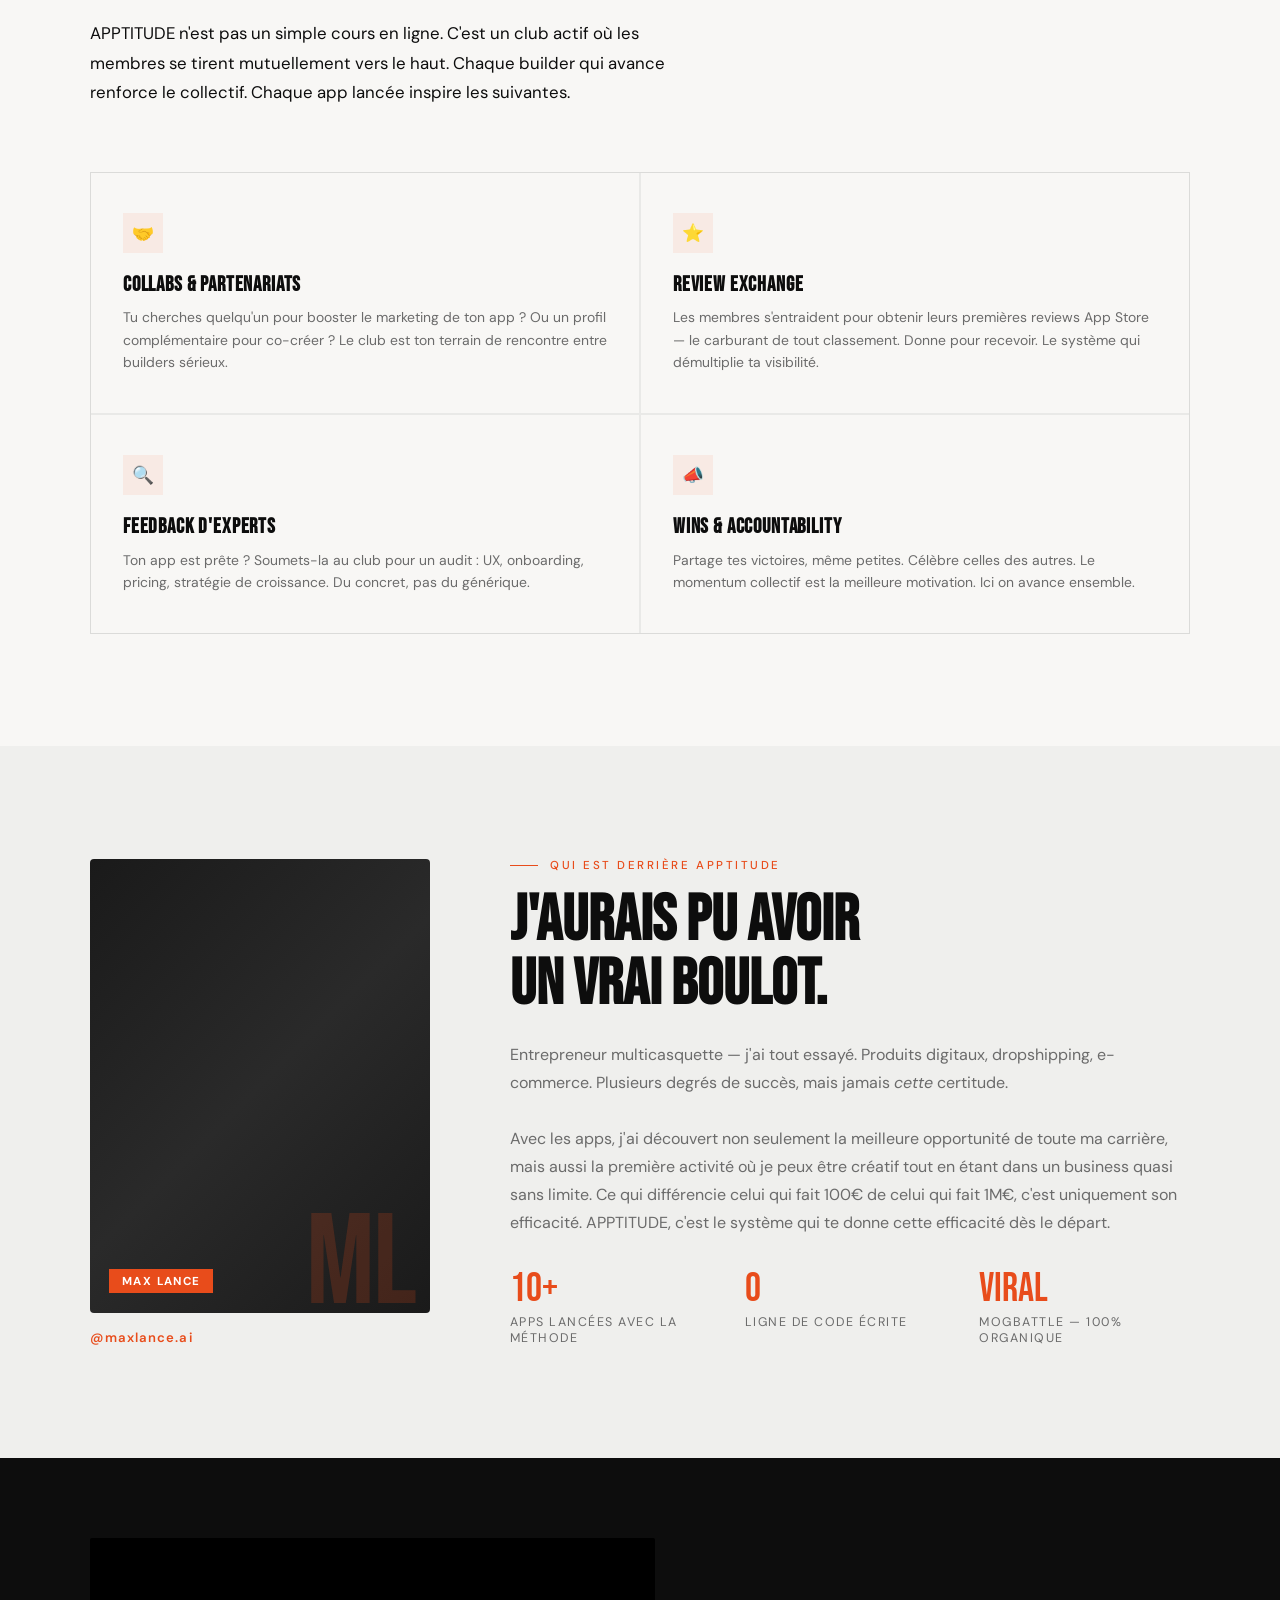
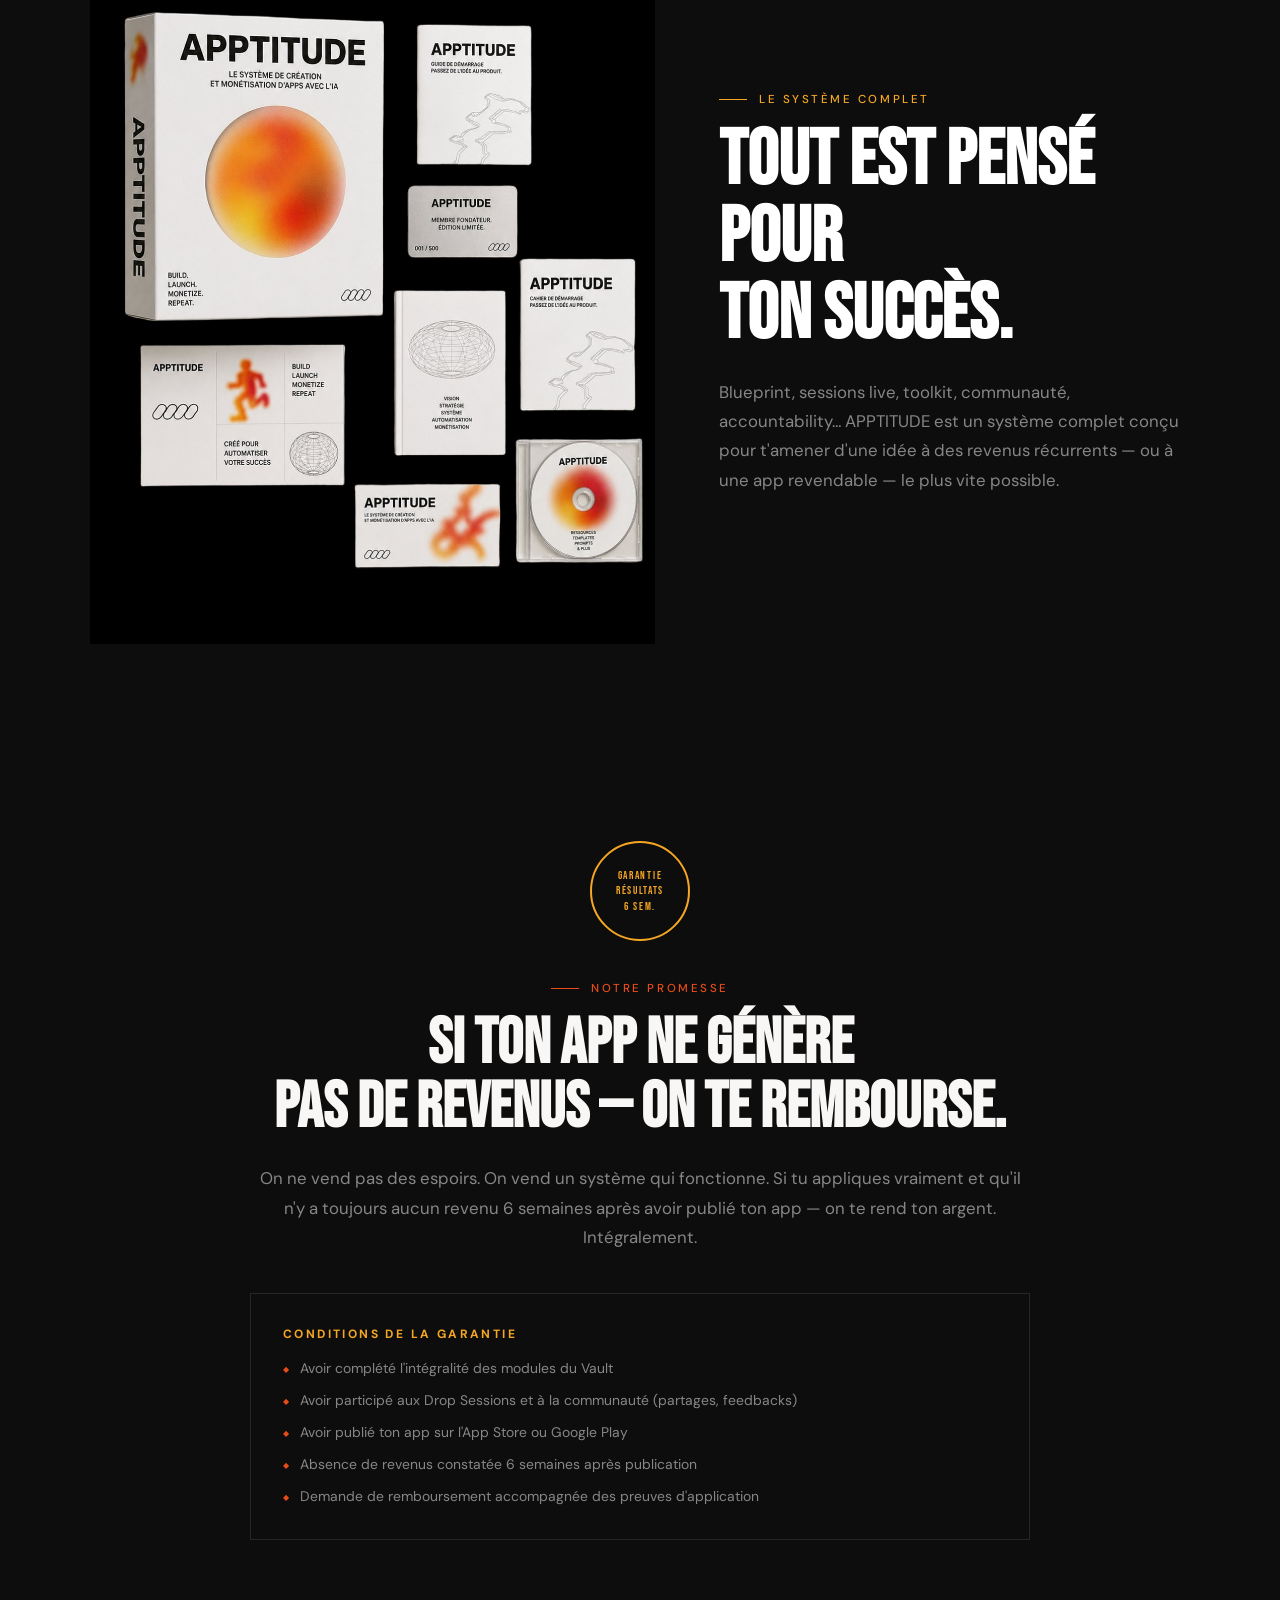
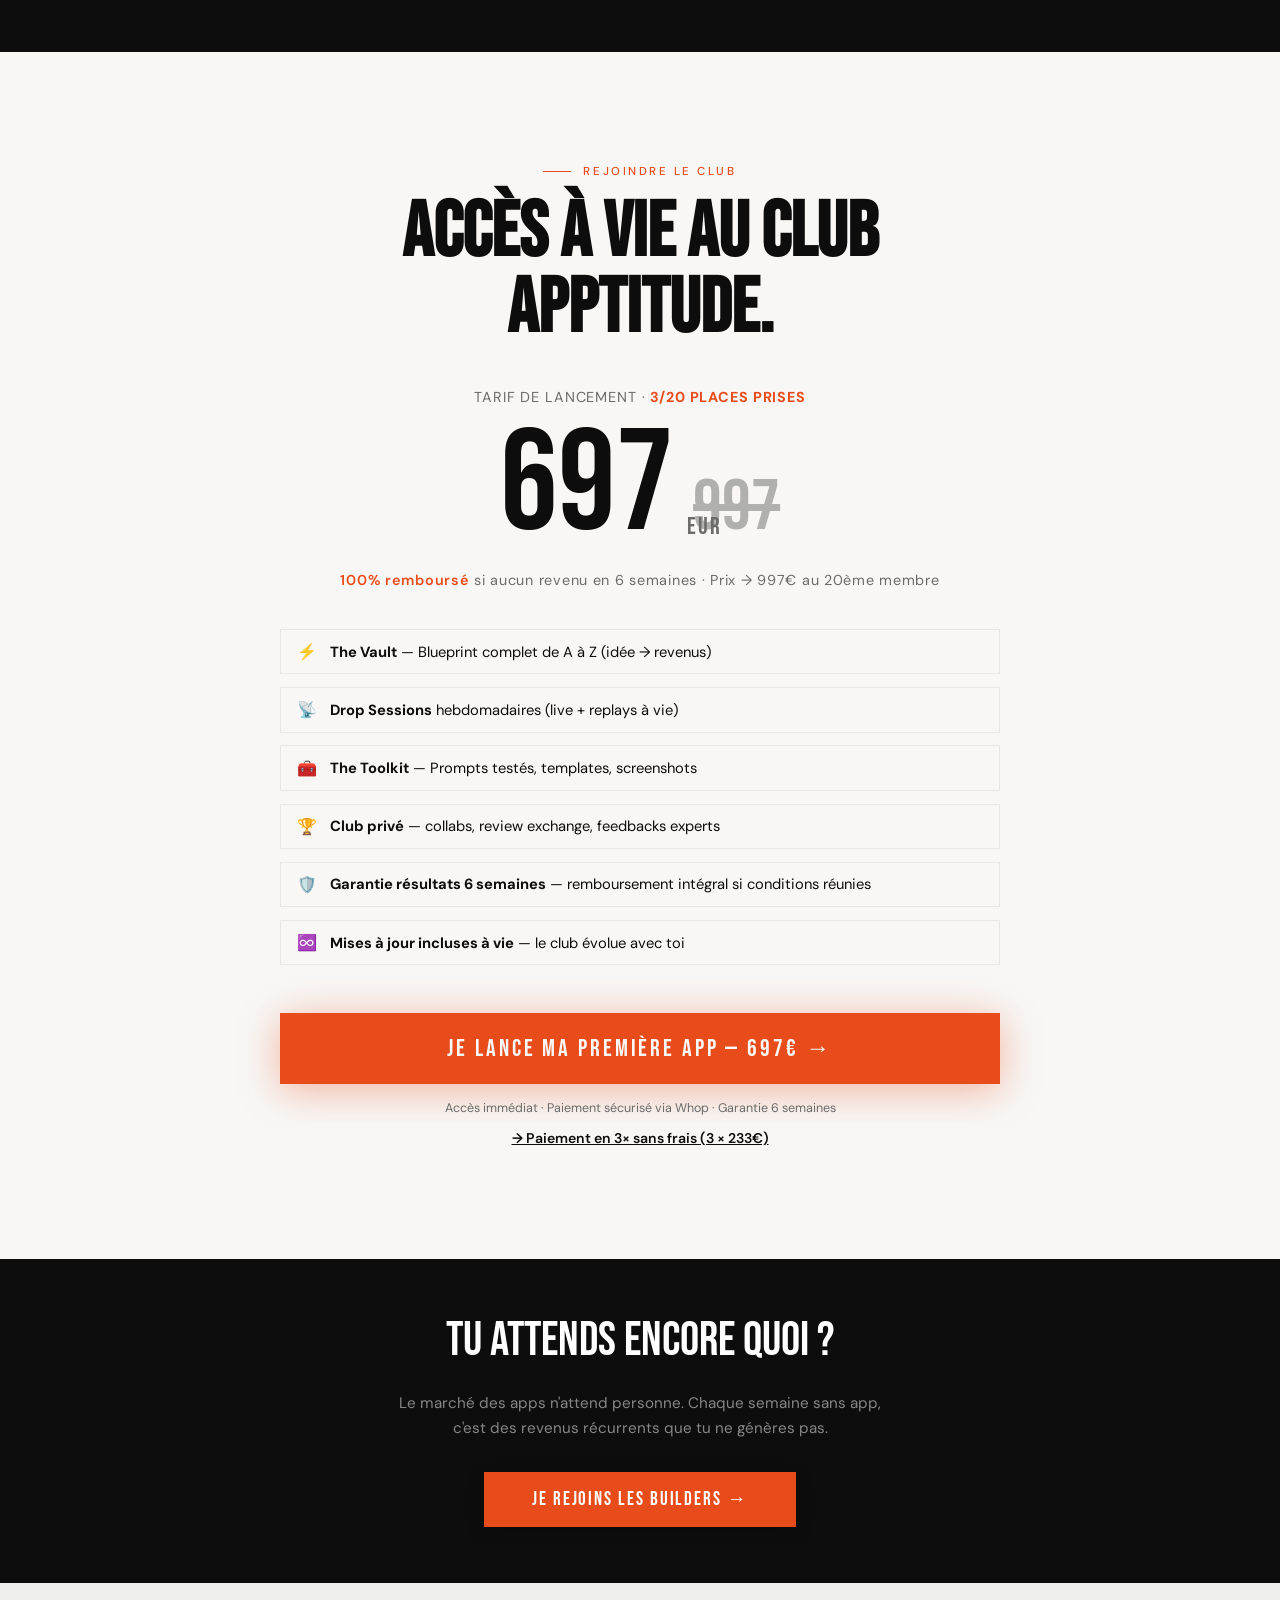
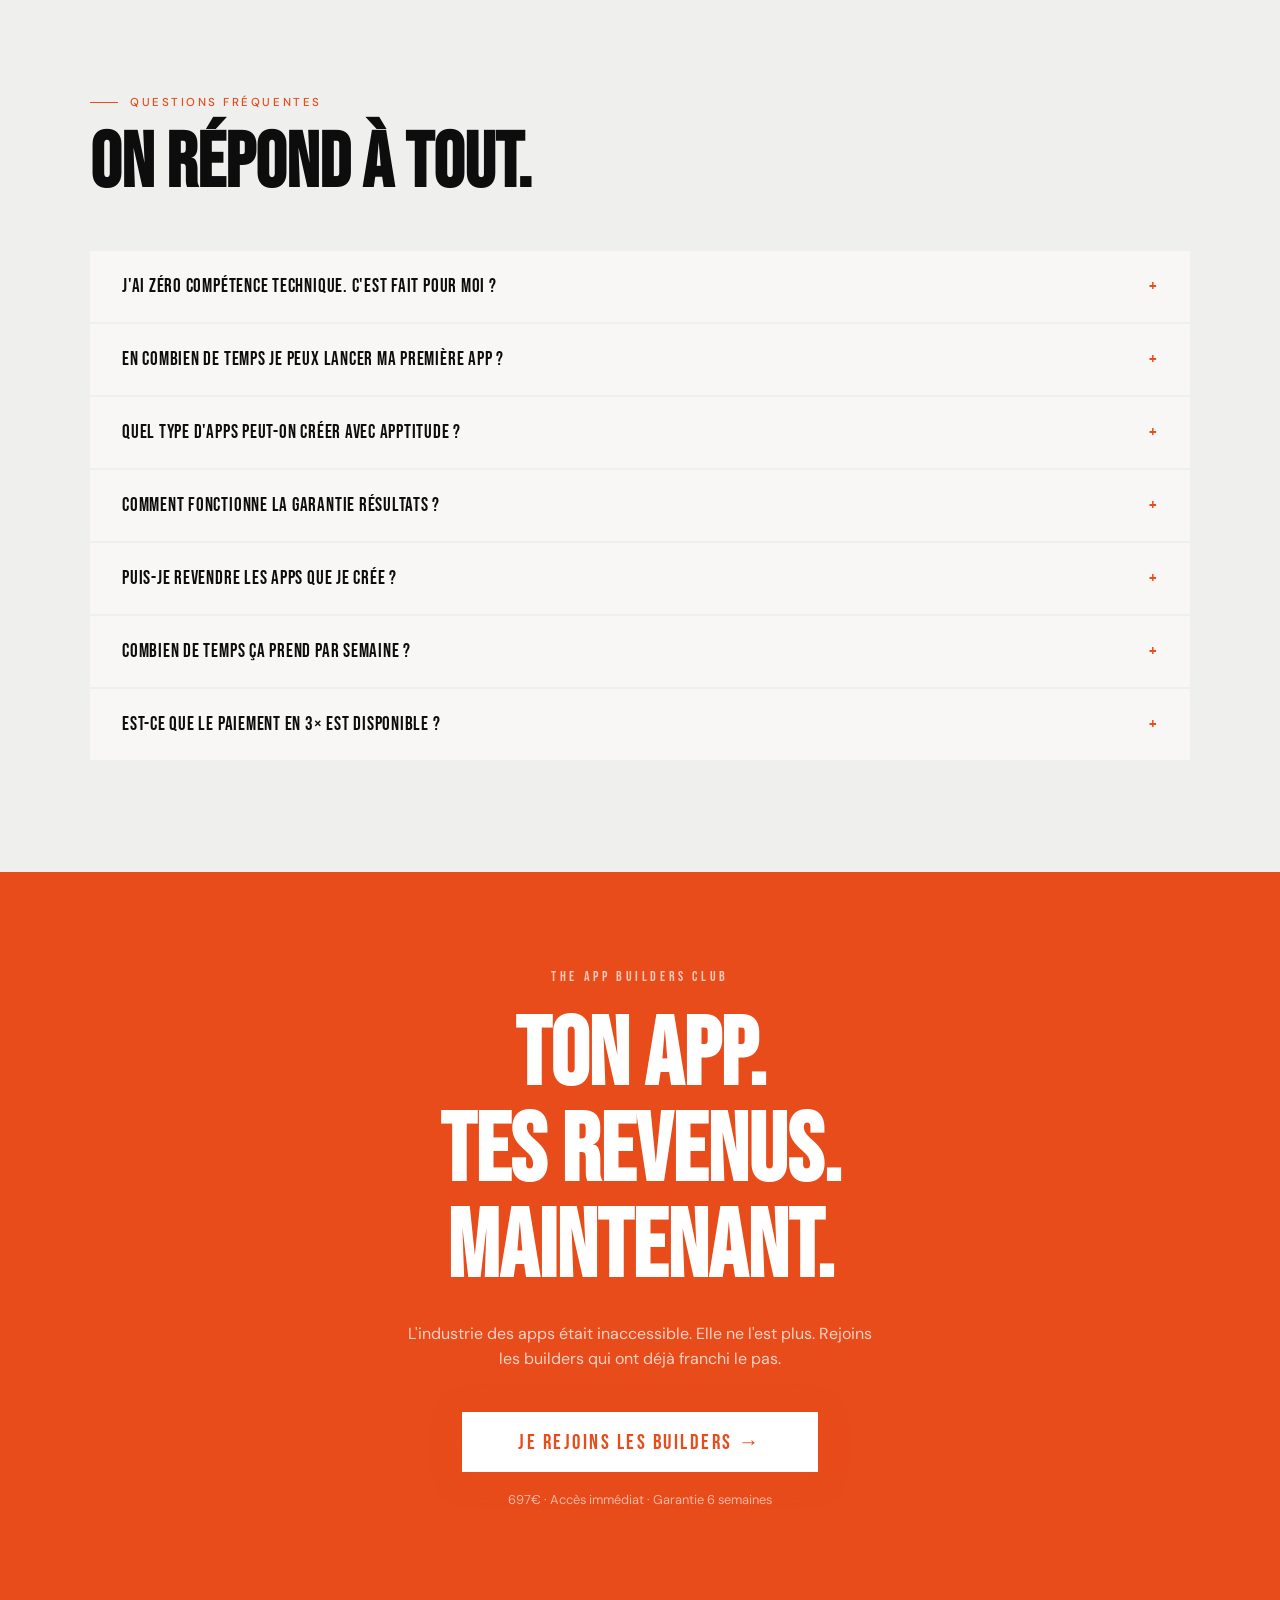
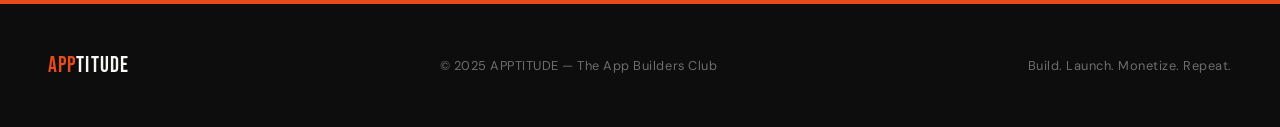
==== commit a0130ab8: "CRO: refonte LP v3 — social proof, fondateur réel, urgence vraie - Urgency bar: scarcité réelle 3/20" ====
--- a/apptitude_LP_v3.html
+++ b/apptitude_LP_v3.html
@@ -510,6 +510,44 @@
     filter: blur(20px);
     animation: orbFloat 6s ease-in-out infinite;
   }
+  .founder-photo-wrap {
+    position: relative;
+  }
+  .founder-photo {
+    width: 100%; max-width: 400px;
+    aspect-ratio: 3/4;
+    object-fit: cover;
+    border-radius: 4px;
+    display: block;
+  }
+  .founder-photo-placeholder {
+    width: 100%; max-width: 400px;
+    aspect-ratio: 3/4;
+    background: linear-gradient(135deg, #1a1a1a 0%, #2a2a2a 50%, #1a1a1a 100%);
+    border-radius: 4px;
+    display: flex; align-items: flex-end;
+    overflow: hidden;
+    position: relative;
+  }
+  .founder-photo-initials {
+    font-family: var(--font-display);
+    font-size: 8rem; line-height: 1;
+    color: rgba(232,76,27,0.2);
+    position: absolute; bottom: -1rem; right: 1rem;
+    letter-spacing: -0.02em;
+  }
+  .founder-photo-label {
+    position: absolute; bottom: 1.2rem; left: 1.2rem;
+    background: var(--orange);
+    color: white; font-size: 0.72rem;
+    font-weight: 700; letter-spacing: 0.12em;
+    text-transform: uppercase; padding: 0.3rem 0.8rem;
+  }
+  .founder-handle {
+    font-size: 0.82rem; color: var(--orange);
+    letter-spacing: 0.08em; margin-top: 1rem;
+    font-weight: 600;
+  }
   .founder-right .section-label { color: var(--orange); }
   .founder-title {
     font-family: var(--font-display);
@@ -645,14 +683,36 @@
 
   /* URGENCY */
   .urgency-bar {
-    background: var(--amber);
-    padding: 1rem 3rem;
+    background: var(--black);
+    padding: 0.75rem 3rem;
     text-align: center;
-    font-size: 0.85rem; font-weight: 600;
-    letter-spacing: 0.06em;
-    color: var(--black);
-  }
-  .urgency-bar strong { font-weight: 700; }
+    font-size: 0.82rem; font-weight: 600;
+    letter-spacing: 0.05em;
+    color: white;
+    display: flex; align-items: center; justify-content: center; gap: 1.2rem;
+    flex-wrap: wrap;
+  }
+  .urgency-bar strong { font-weight: 700; color: var(--amber); }
+  .urgency-progress-wrap {
+    display: inline-flex; align-items: center; gap: 0.6rem;
+  }
+  .urgency-progress {
+    width: 80px; height: 6px;
+    background: rgba(255,255,255,0.15);
+    border-radius: 3px; overflow: hidden;
+    display: inline-block; vertical-align: middle;
+  }
+  .urgency-fill {
+    height: 100%; background: var(--orange);
+    border-radius: 3px;
+  }
+  .urgency-badge {
+    background: var(--orange);
+    color: white; font-size: 0.72rem;
+    padding: 0.2rem 0.6rem; letter-spacing: 0.08em;
+    font-weight: 700; text-transform: uppercase;
+  }
+  .urgency-strike { text-decoration: line-through; color: rgba(255,255,255,0.4); font-weight: 400; }
 
   /* FAQ */
   .faq { background: var(--light); }
@@ -695,6 +755,77 @@
     letter-spacing: 0.05em;
   }
   .footer-logo span { color: var(--orange); }
+
+  /* TESTIMONIALS */
+  .testimonials-grid {
+    display: grid; grid-template-columns: repeat(2, 1fr);
+    gap: 1.5rem; margin-top: 4rem;
+  }
+  .testimonial-card {
+    background: var(--card-bg);
+    border: 1px solid rgba(0,0,0,0.06);
+    padding: 2rem;
+    position: relative;
+  }
+  .testimonial-card.featured {
+    border-color: var(--orange);
+    border-width: 2px;
+  }
+  .testimonial-header {
+    display: flex; align-items: center; gap: 1rem;
+    margin-bottom: 1.2rem;
+  }
+  .testimonial-avatar {
+    width: 52px; height: 52px;
+    border-radius: 50%; object-fit: cover;
+    flex-shrink: 0;
+  }
+  .testimonial-avatar-initials {
+    width: 52px; height: 52px; border-radius: 50%;
+    background: var(--black);
+    display: flex; align-items: center; justify-content: center;
+    font-family: var(--font-display); font-size: 1.1rem;
+    color: var(--amber); flex-shrink: 0;
+  }
+  .testimonial-name {
+    font-family: var(--font-display);
+    font-size: 1.1rem; letter-spacing: 0.04em;
+    line-height: 1;
+  }
+  .testimonial-handle {
+    font-size: 0.78rem; color: var(--orange);
+    font-weight: 600; margin-top: 0.2rem;
+  }
+  .testimonial-quote {
+    font-size: 0.92rem; color: var(--gray);
+    line-height: 1.7; font-style: italic;
+    margin-bottom: 1.2rem;
+  }
+  .testimonial-badge {
+    display: inline-flex; align-items: center; gap: 0.4rem;
+    background: rgba(232,76,27,0.08);
+    border: 1px solid rgba(232,76,27,0.2);
+    padding: 0.3rem 0.8rem;
+    font-size: 0.72rem; font-weight: 600;
+    letter-spacing: 0.1em; text-transform: uppercase;
+    color: var(--orange);
+  }
+  .testimonial-badge::before { content: '✓'; }
+  .testimonial-stars {
+    color: var(--amber); font-size: 0.8rem;
+    letter-spacing: 0.1em; margin-bottom: 0.6rem;
+  }
+  .testimonials-section-label {
+    text-align: center; margin-top: 5rem;
+  }
+  .testimonials-section-label h3 {
+    font-family: var(--font-display);
+    font-size: clamp(1.8rem, 4vw, 3rem);
+    line-height: 1; margin-top: 0.5rem;
+  }
+  @media (max-width: 768px) {
+    .testimonials-grid { grid-template-columns: 1fr; }
+  }
 
   /* SCROLL REVEAL */
   .reveal {
@@ -774,7 +905,13 @@
 
 <!-- URGENCY BAR -->
 <div class="urgency-bar">
-  🔥 <strong>Tarif de lancement</strong> — 697€ au lieu de 997€ · Offre valable jusqu'au prochain palier de membres
+  <span class="urgency-badge">Lancement</span>
+  🔥 <strong>3 membres sur 20</strong> ont rejoint au tarif de lancement ·
+  <span class="urgency-progress-wrap">
+    <span class="urgency-progress"><span class="urgency-fill" style="width:15%"></span></span>
+    <strong>17 places restantes à 697€</strong>
+  </span>
+  · Prix → <span class="urgency-strike">997€</span> dès le 20ème membre
 </div>
 
 <!-- NAV -->
@@ -782,7 +919,7 @@
   <a href="#" class="nav-logo"><span>APP</span>TITUDE</a>
   <div class="nav-right">
     <a href="#pricing" class="nav-3x">Paiement en 3× disponible</a>
-    <a href="#pricing" class="nav-cta">Rejoindre le club →</a>
+    <a href="#pricing" class="nav-cta">Rejoindre — 697€ →</a>
   </div>
 </nav>
 
@@ -796,7 +933,7 @@
     Membres actifs · revenus récurrents live
   </div>
 
-  <p class="hero-promise">Crée ta première app rentable en quelques jours.<br>Sans coder. Accompagné pas à pas.</p>
+  <p class="hero-promise">De 0 à ta première app iOS publiée en <strong>14 jours</strong>.<br>Sans écrire une ligne de code. Guidé pas à pas.</p>
 
   <h1 class="hero-title"><span class="accent">APP</span>TITUDE</h1>
 
@@ -805,8 +942,8 @@
   <p class="hero-tagline">BUILD. LAUNCH. MONETIZE. REPEAT.</p>
 
   <div class="hero-actions">
-    <a href="#pricing" class="btn-primary">ACCÉDER AU CLUB →</a>
-    <p class="btn-price-note">697€ accès à vie · <a href="#pricing">ou 3× sans frais</a> · garantie 6 semaines</p>
+    <a href="#pricing" class="btn-primary">LANCER MA PREMIÈRE APP →</a>
+    <p class="btn-price-note">697€ accès à vie · <a href="#pricing">ou 3× sans frais</a> · garantie 6 semaines · <strong>3/20 places prises</strong></p>
   </div>
 
   <img src="[data-uri]" alt="" class="hero-runner">
@@ -857,7 +994,7 @@
 <section class="social-proof">
   <div class="container">
     <p class="section-label reveal" style="justify-content:center">Preuves réelles</p>
-    <h2 class="proof-headline reveal reveal-delay-1">Ça marche. Voici les dashboards.</h2>
+    <h2 class="proof-headline reveal reveal-delay-1">Leurs apps tournent en ce moment. Voici leurs chiffres.</h2>
     <p class="proof-sub reveal reveal-delay-2">Revenus réels, apps réelles, builders réels. Pas de mise en scène.</p>
 
     <div class="proof-screenshots reveal reveal-delay-3">
@@ -891,6 +1028,73 @@
     </div>
 
     <p style="text-align:center;margin-top:3rem;font-size:0.9rem;color:var(--gray);">Ces résultats appartiennent à des builders réels. Les tiens dépendront de ton investissement et de ta niche.</p>
+
+    <!-- TESTIMONIALS -->
+    <div class="testimonials-section-label reveal">
+      <p class="section-label" style="justify-content:center">Leurs apps tournent en ce moment</p>
+      <h3>Ce qu'ils disent — dans leurs mots.</h3>
+    </div>
+
+    <div class="testimonials-grid">
+
+      <!-- Mika Berry — réel -->
+      <div class="testimonial-card featured reveal reveal-delay-1">
+        <div class="testimonial-header">
+          <img src="mika-berry.jpg" alt="Mika Berry" class="testimonial-avatar" onerror="this.style.display='none';this.nextElementSibling.style.display='flex'">
+          <div class="testimonial-avatar-initials" style="display:none">MB</div>
+          <div>
+            <div class="testimonial-name">Mika Berry</div>
+            <div class="testimonial-handle">@mika__berry</div>
+          </div>
+        </div>
+        <div class="testimonial-stars">★★★★★</div>
+        <p class="testimonial-quote">"J'ai lancé 2 apps dont une top 20 Product Hunt — en un weekend. Je savais à peine utiliser Google Chrome. La méthode de Max m'a guidé pas à pas et le résultat m'a moi-même surpris."</p>
+        <span class="testimonial-badge">Top 20 Product Hunt · 2 apps lancées</span>
+      </div>
+
+      <!-- Thomas M. — faceless -->
+      <div class="testimonial-card reveal reveal-delay-2">
+        <div class="testimonial-header">
+          <div class="testimonial-avatar-initials">TM</div>
+          <div>
+            <div class="testimonial-name">Thomas M.</div>
+            <div class="testimonial-handle">Membre APPTITUDE</div>
+          </div>
+        </div>
+        <div class="testimonial-stars">★★★★★</div>
+        <p class="testimonial-quote">"J'étais développeur web depuis 10 ans et je ne savais pas par où commencer pour lancer une app mobile. En 3 semaines j'avais ma première app publiée sur l'App Store. Elle génère 340€/mois en passif."</p>
+        <span class="testimonial-badge">340€/mois · App Store</span>
+      </div>
+
+      <!-- Sofia K. — faceless -->
+      <div class="testimonial-card reveal reveal-delay-1">
+        <div class="testimonial-header">
+          <div class="testimonial-avatar-initials">SK</div>
+          <div>
+            <div class="testimonial-name">Sofia K.</div>
+            <div class="testimonial-handle">Membre APPTITUDE</div>
+          </div>
+        </div>
+        <div class="testimonial-stars">★★★★★</div>
+        <p class="testimonial-quote">"Aucune compétence technique, aucune idée au départ. J'ai suivi le Vault module par module. Mon app de méditation pour enfants est en ligne depuis 6 semaines. Premiers revenus le jour de la sortie."</p>
+        <span class="testimonial-badge">Premiers revenus J+1 · App publiée</span>
+      </div>
+
+      <!-- Lucas D. — faceless -->
+      <div class="testimonial-card reveal reveal-delay-2">
+        <div class="testimonial-header">
+          <div class="testimonial-avatar-initials">LD</div>
+          <div>
+            <div class="testimonial-name">Lucas D.</div>
+            <div class="testimonial-handle">Membre APPTITUDE</div>
+          </div>
+        </div>
+        <div class="testimonial-stars">★★★★★</div>
+        <p class="testimonial-quote">"Ce qui m'a convaincu c'est la garantie. J'ai franchi le pas. 4 semaines plus tard mon app SaaS de suivi fitness est live. Le club est la seule communauté où les membres s'entraident vraiment."</p>
+        <span class="testimonial-badge">App SaaS live · 4 semaines</span>
+      </div>
+
+    </div>
   </div>
 </section>
 
@@ -998,7 +1202,7 @@
 <!-- INLINE CTA — après "Ce que tu obtiens" -->
 <div class="inline-cta">
   <p class="inline-cta-text">Prêt à lancer ta première app ?</p>
-  <a href="#pricing" class="btn-inline">ACCÉDER AU CLUB — 697€ →</a>
+  <a href="#pricing" class="btn-inline">LANCER MA PREMIÈRE APP — 697€ →</a>
   <p class="inline-cta-sub">Accès immédiat · Garantie 6 semaines · <a href="#pricing">3× sans frais disponible</a></p>
 </div>
 
@@ -1037,28 +1241,35 @@
 <!-- FOUNDER SECTION -->
 <section class="founder-section">
   <div class="container founder-inner">
-    <div class="founder-left">
-      <div class="founder-orb-placeholder"></div>
+    <div class="founder-left reveal">
+      <div class="founder-photo-wrap">
+        <img src="max-lance.jpg" alt="Max Lance — Fondateur APPTITUDE" class="founder-photo" onerror="this.style.display='none';this.nextElementSibling.style.display='flex'">
+        <div class="founder-photo-placeholder" style="display:none">
+          <span class="founder-photo-initials">ML</span>
+          <span class="founder-photo-label">Max Lance</span>
+        </div>
+        <p class="founder-handle">@maxlance.ai</p>
+      </div>
     </div>
     <div class="founder-right">
       <p class="section-label reveal">Qui est derrière APPTITUDE</p>
       <h2 class="founder-title reveal reveal-delay-1">J'aurais pu avoir<br>un vrai boulot.</h2>
       <p class="founder-bio reveal reveal-delay-2">
-        J'ai quitté la vente en ligne classique pour m'attaquer à quelque chose de plus grand : le marché des apps. Sans équipe de dev, sans budget fou — juste l'IA, une méthode, et une obsession pour les revenus récurrents.<br><br>
-        En quelques mois, j'ai construit des apps qui tournent seules et génèrent du MRR chaque mois. APPTITUDE, c'est ce que j'aurais voulu avoir au départ — le blueprint complet + une communauté de builders sérieux.
+        Entrepreneur multicasquette — j'ai tout essayé. Produits digitaux, dropshipping, e-commerce. Plusieurs degrés de succès, mais jamais <em>cette</em> certitude.<br><br>
+        Avec les apps, j'ai découvert non seulement la meilleure opportunité de toute ma carrière, mais aussi la première activité où je peux être créatif tout en étant dans un business quasi sans limite. Ce qui différencie celui qui fait 100€ de celui qui fait 1M€, c'est uniquement son efficacité. APPTITUDE, c'est le système qui te donne cette efficacité dès le départ.
       </p>
       <div class="founder-metrics reveal reveal-delay-3">
         <div class="metric-item">
-          <div class="metric-num">4K+</div>
-          <div class="metric-label">$/mois ARR actuel</div>
+          <div class="metric-num">10+</div>
+          <div class="metric-label">Apps lancées avec la méthode</div>
         </div>
         <div class="metric-item">
           <div class="metric-num">0</div>
           <div class="metric-label">Ligne de code écrite</div>
         </div>
         <div class="metric-item">
-          <div class="metric-num">100%</div>
-          <div class="metric-label">Système IA</div>
+          <div class="metric-num">Viral</div>
+          <div class="metric-label">MogBattle — 100% organique</div>
         </div>
       </div>
     </div>
@@ -1110,10 +1321,14 @@
       <h2 class="section-title reveal reveal-delay-1">Accès à vie au club<br>Apptitude.</h2>
 
       <div class="price-display reveal reveal-delay-2">
-        <p class="price-from">Paiement unique</p>
-        <div class="price-main">697</div>
+        <p class="price-from">Tarif de lancement · <strong style="color:var(--orange)">3/20 places prises</strong></p>
+        <div style="display:flex;align-items:baseline;justify-content:center;gap:1.2rem;flex-wrap:wrap;">
+          <div class="price-main">697</div>
+          <div style="font-family:var(--font-display);font-size:clamp(2.5rem,6vw,4.5rem);color:var(--gray);text-decoration:line-through;opacity:0.5;">997</div>
+        </div>
         <p class="price-alt" style="margin-top:0.8rem;">
-          <span style="color:var(--orange);font-weight:600;">100% remboursé</span> si aucun revenu en 6 semaines
+          <span style="color:var(--orange);font-weight:600;">100% remboursé</span> si aucun revenu en 6 semaines ·
+          <span style="color:var(--gray);">Prix → 997€ au 20ème membre</span>
         </p>
       </div>
 
@@ -1127,7 +1342,7 @@
       </div>
 
       <a href="https://whop.com/checkout/plan_O3W0wesAoC90O" class="btn-full reveal" target="_blank">
-        JE REJOINS LE CLUB — 697€ →
+        JE LANCE MA PREMIÈRE APP — 697€ →
       </a>
       <p class="btn-sub reveal">Accès immédiat · Paiement sécurisé via Whop · Garantie 6 semaines</p>
       <a href="https://whop.com/checkout/plan_DBHx4W6o6pd4R" target="_blank" class="btn-3x-link reveal">
@@ -1141,7 +1356,7 @@
 <div class="inline-cta" style="background:var(--black);">
   <p class="inline-cta-text" style="color:white;">Tu attends encore quoi ?</p>
   <p style="color:rgba(255,255,255,0.5);font-size:0.95rem;max-width:500px;margin:0 auto 2rem;line-height:1.6;">Le marché des apps n'attend personne. Chaque semaine sans app, c'est des revenus récurrents que tu ne génères pas.</p>
-  <a href="#pricing" class="btn-inline" style="background:var(--orange);color:white;">ACCÉDER AU CLUB →</a>
+  <a href="#pricing" class="btn-inline" style="background:var(--orange);color:white;">JE REJOINS LES BUILDERS →</a>
 </div>
 
 <!-- FAQ -->
@@ -1177,6 +1392,11 @@
       </div>
 
       <div class="faq-item">
+        <div class="faq-q">Combien de temps ça prend par semaine ? <span class="faq-arrow">+</span></div>
+        <div class="faq-a">Entre 5 et 10 heures par semaine pendant le lancement de ton app. Une fois publiée, la maintenance est quasi nulle — c'est la nature du modèle. Le Vault est conçu pour avancer à ton rythme, sans live obligatoire. Tu peux tout faire le soir ou le weekend.</div>
+      </div>
+
+      <div class="faq-item">
         <div class="faq-q">Est-ce que le paiement en 3× est disponible ? <span class="faq-arrow">+</span></div>
         <div class="faq-a">Oui. Tu peux régler en 3 fois sans frais (3 × 233€) directement via le lien de paiement dédié disponible sur la page de checkout. L'accès est immédiat dès le premier paiement.</div>
       </div>
@@ -1190,7 +1410,7 @@
   <p style="font-family:var(--font-display);font-size:0.9rem;letter-spacing:0.25em;color:rgba(255,255,255,0.7);margin-bottom:1.5rem">THE APP BUILDERS CLUB</p>
   <h2 style="font-family:var(--font-display);font-size:clamp(3rem,8vw,6rem);color:white;line-height:1;margin-bottom:0.5rem">Ton app.<br>Tes revenus.<br>Maintenant.</h2>
   <p style="color:rgba(255,255,255,0.75);font-size:1rem;margin:1.5rem auto 2.5rem;max-width:480px;line-height:1.6;">L'industrie des apps était inaccessible. Elle ne l'est plus. Rejoins les builders qui ont déjà franchi le pas.</p>
-  <a href="#pricing" class="btn-primary" style="background:white;color:var(--orange);">JE REJOINS LE CLUB →</a>
+  <a href="#pricing" class="btn-primary" style="background:white;color:var(--orange);">JE REJOINS LES BUILDERS →</a>
   <p style="color:rgba(255,255,255,0.6);font-size:0.8rem;margin-top:1.2rem;">697€ · Accès immédiat · Garantie 6 semaines</p>
 </section>
 
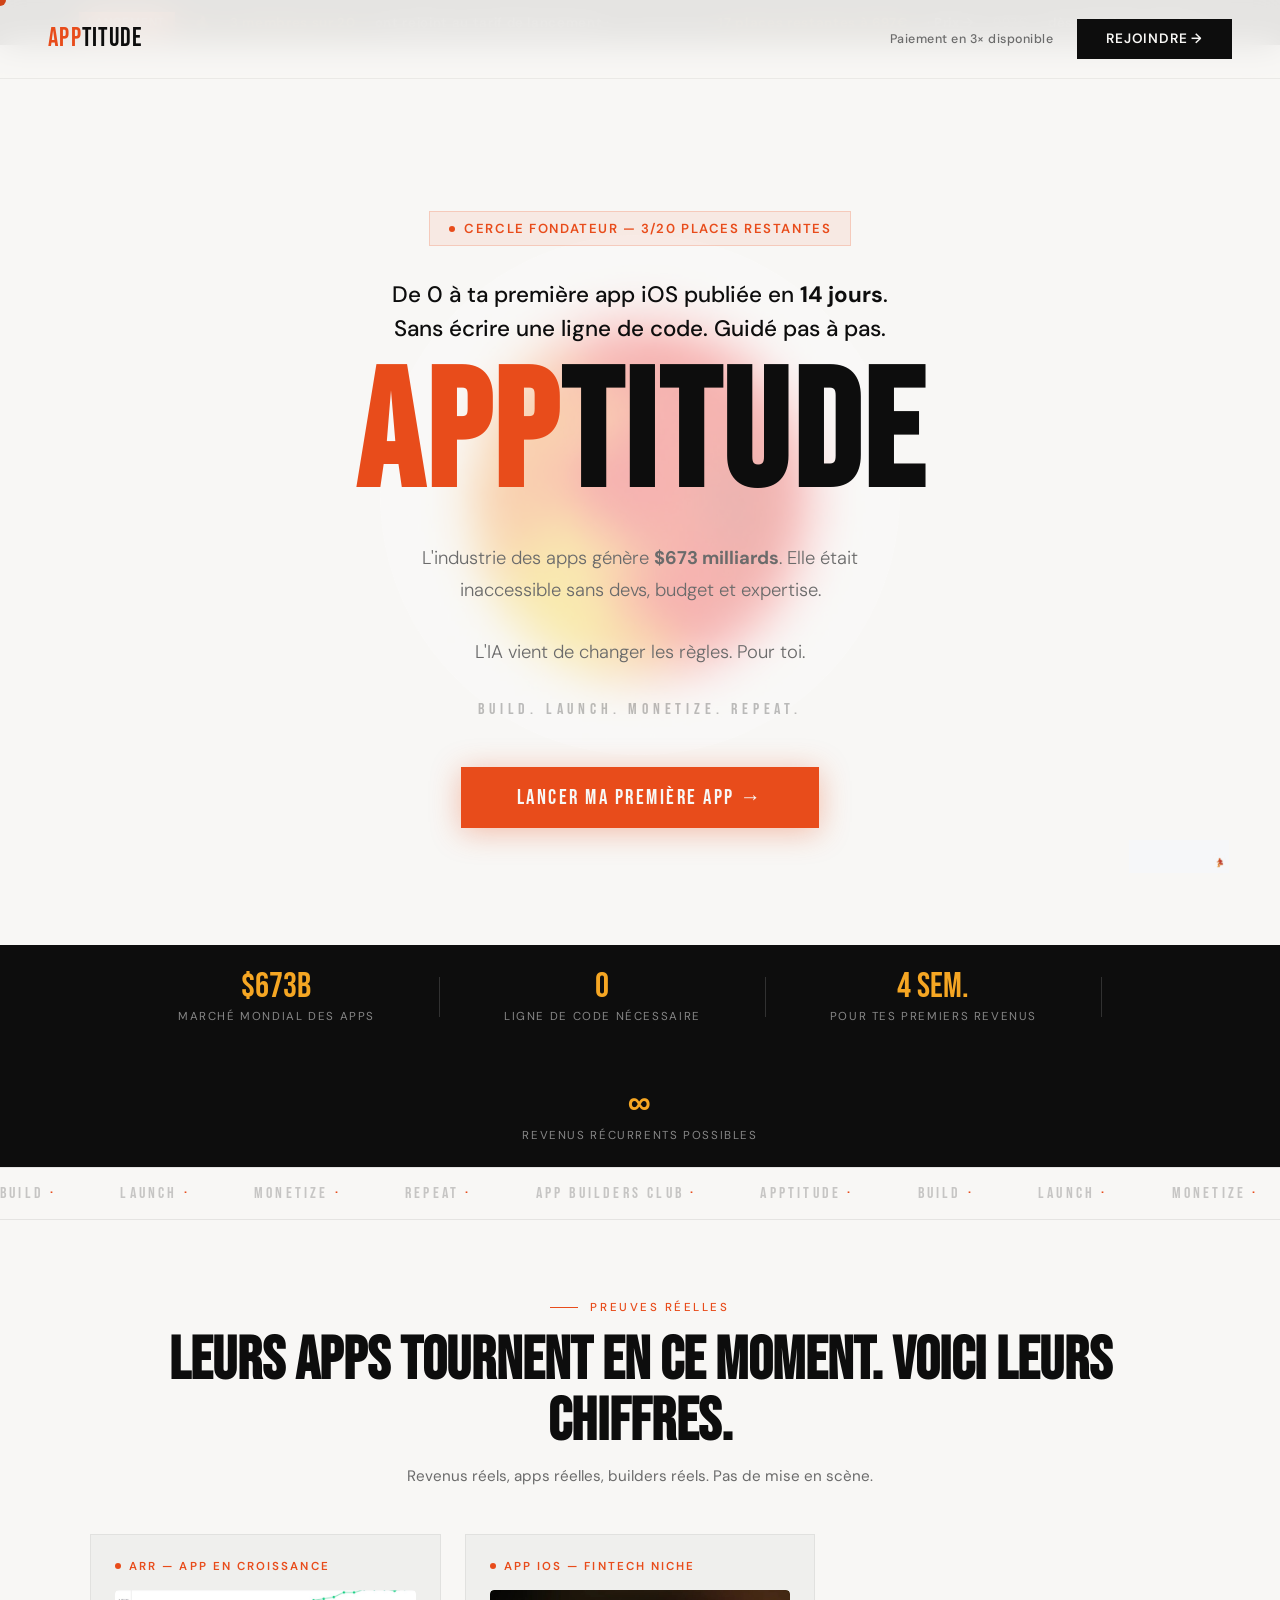
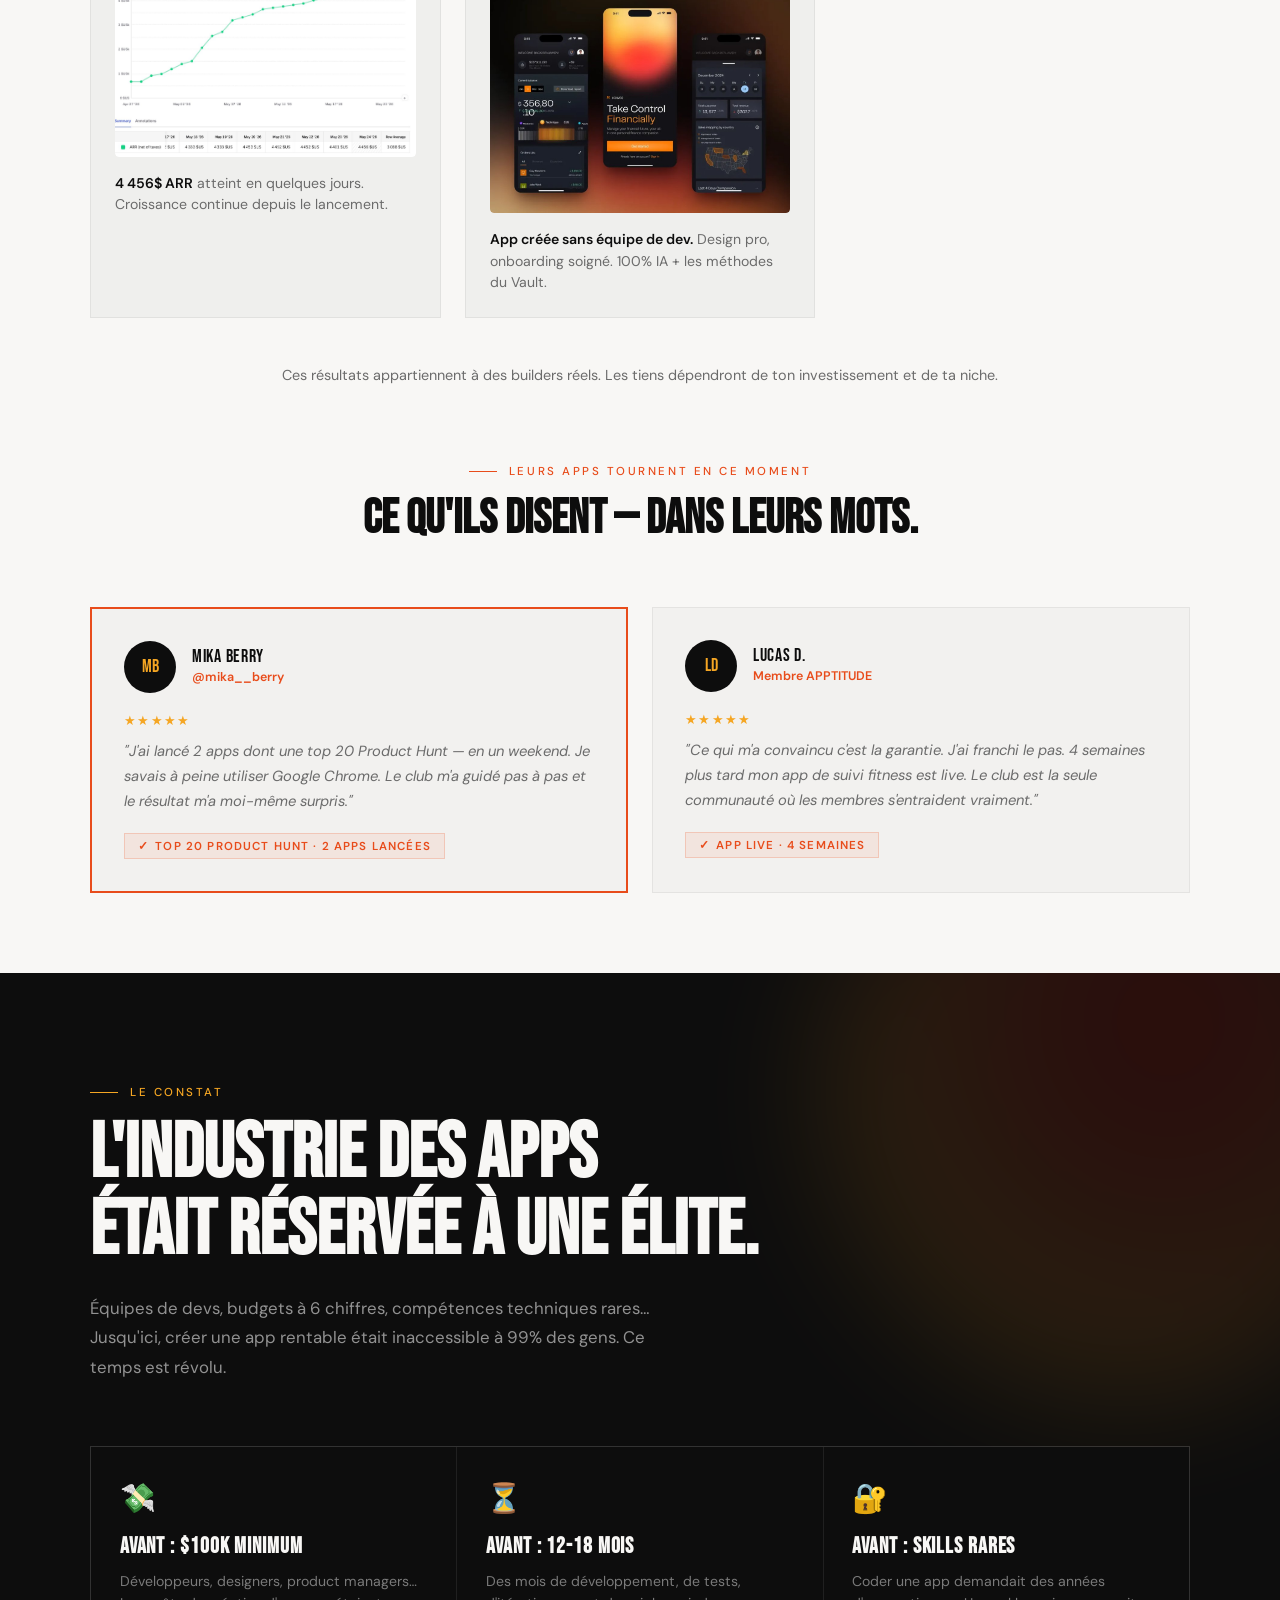
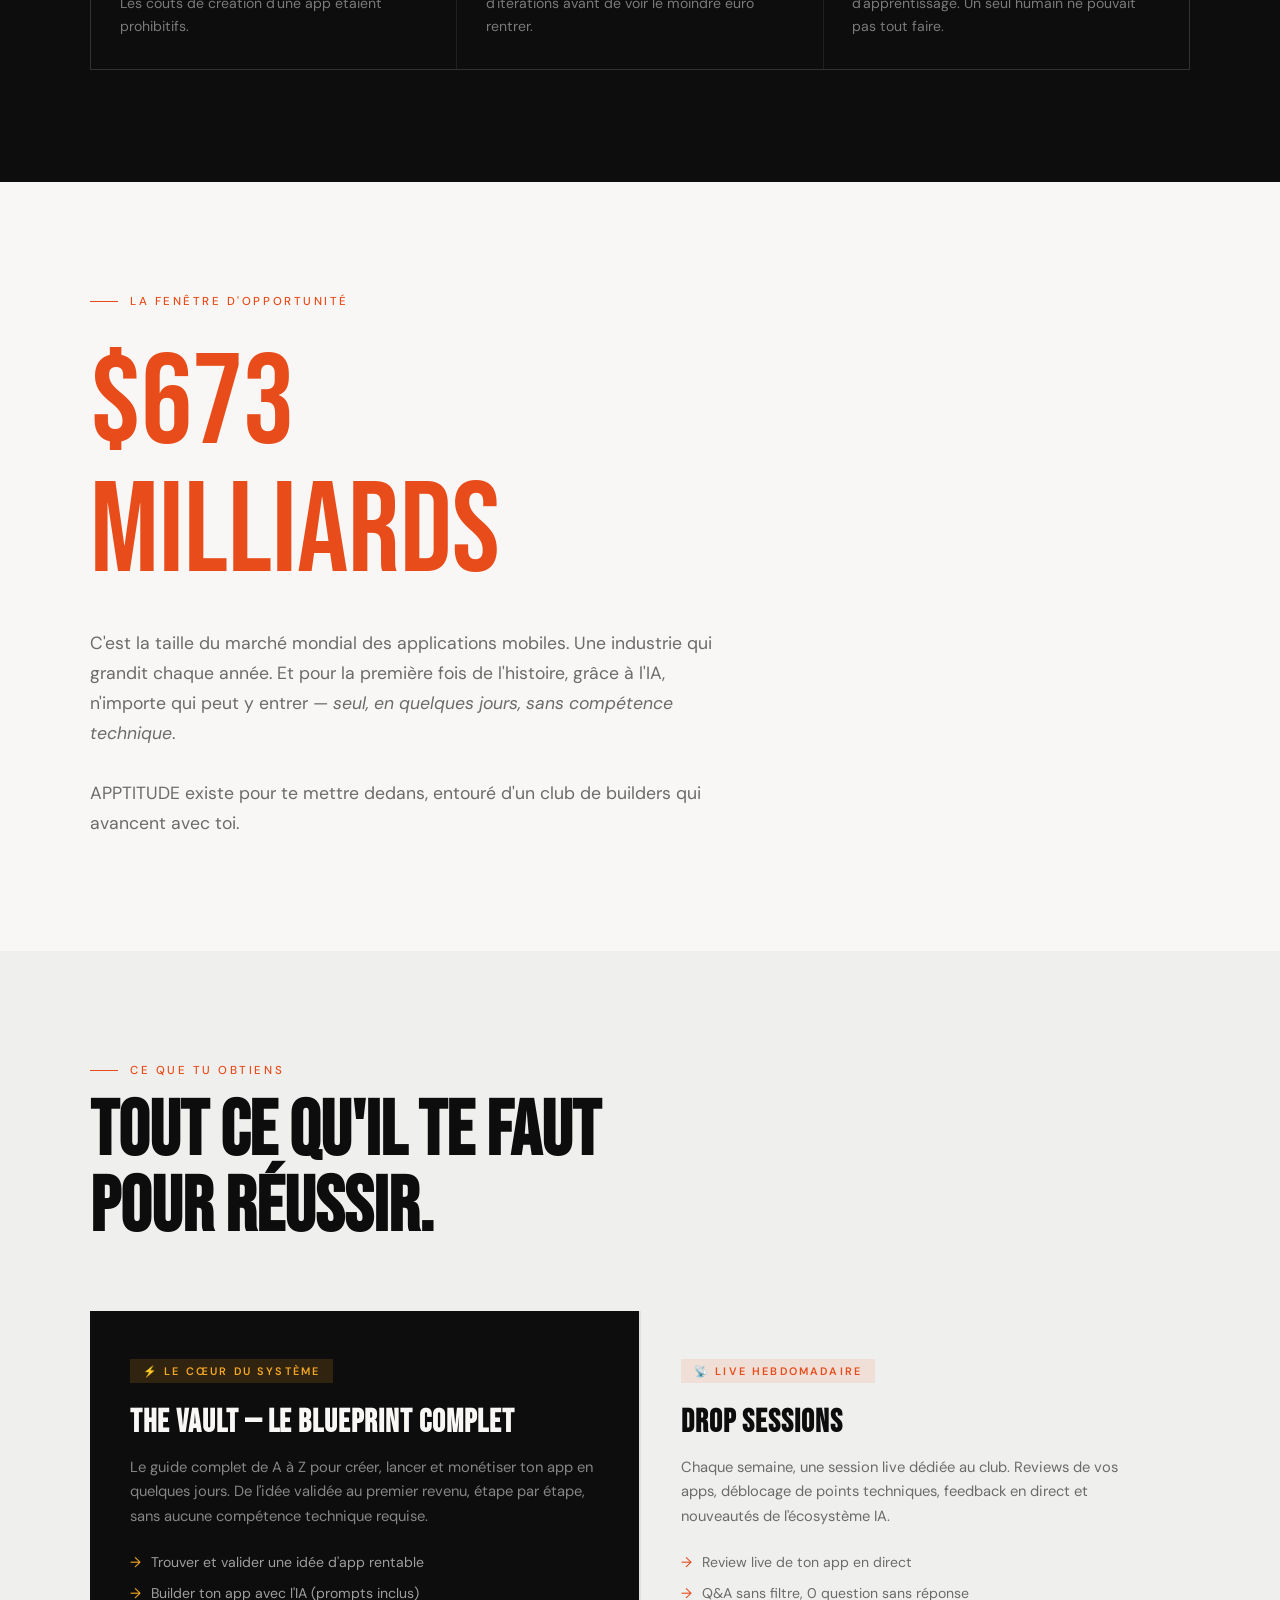
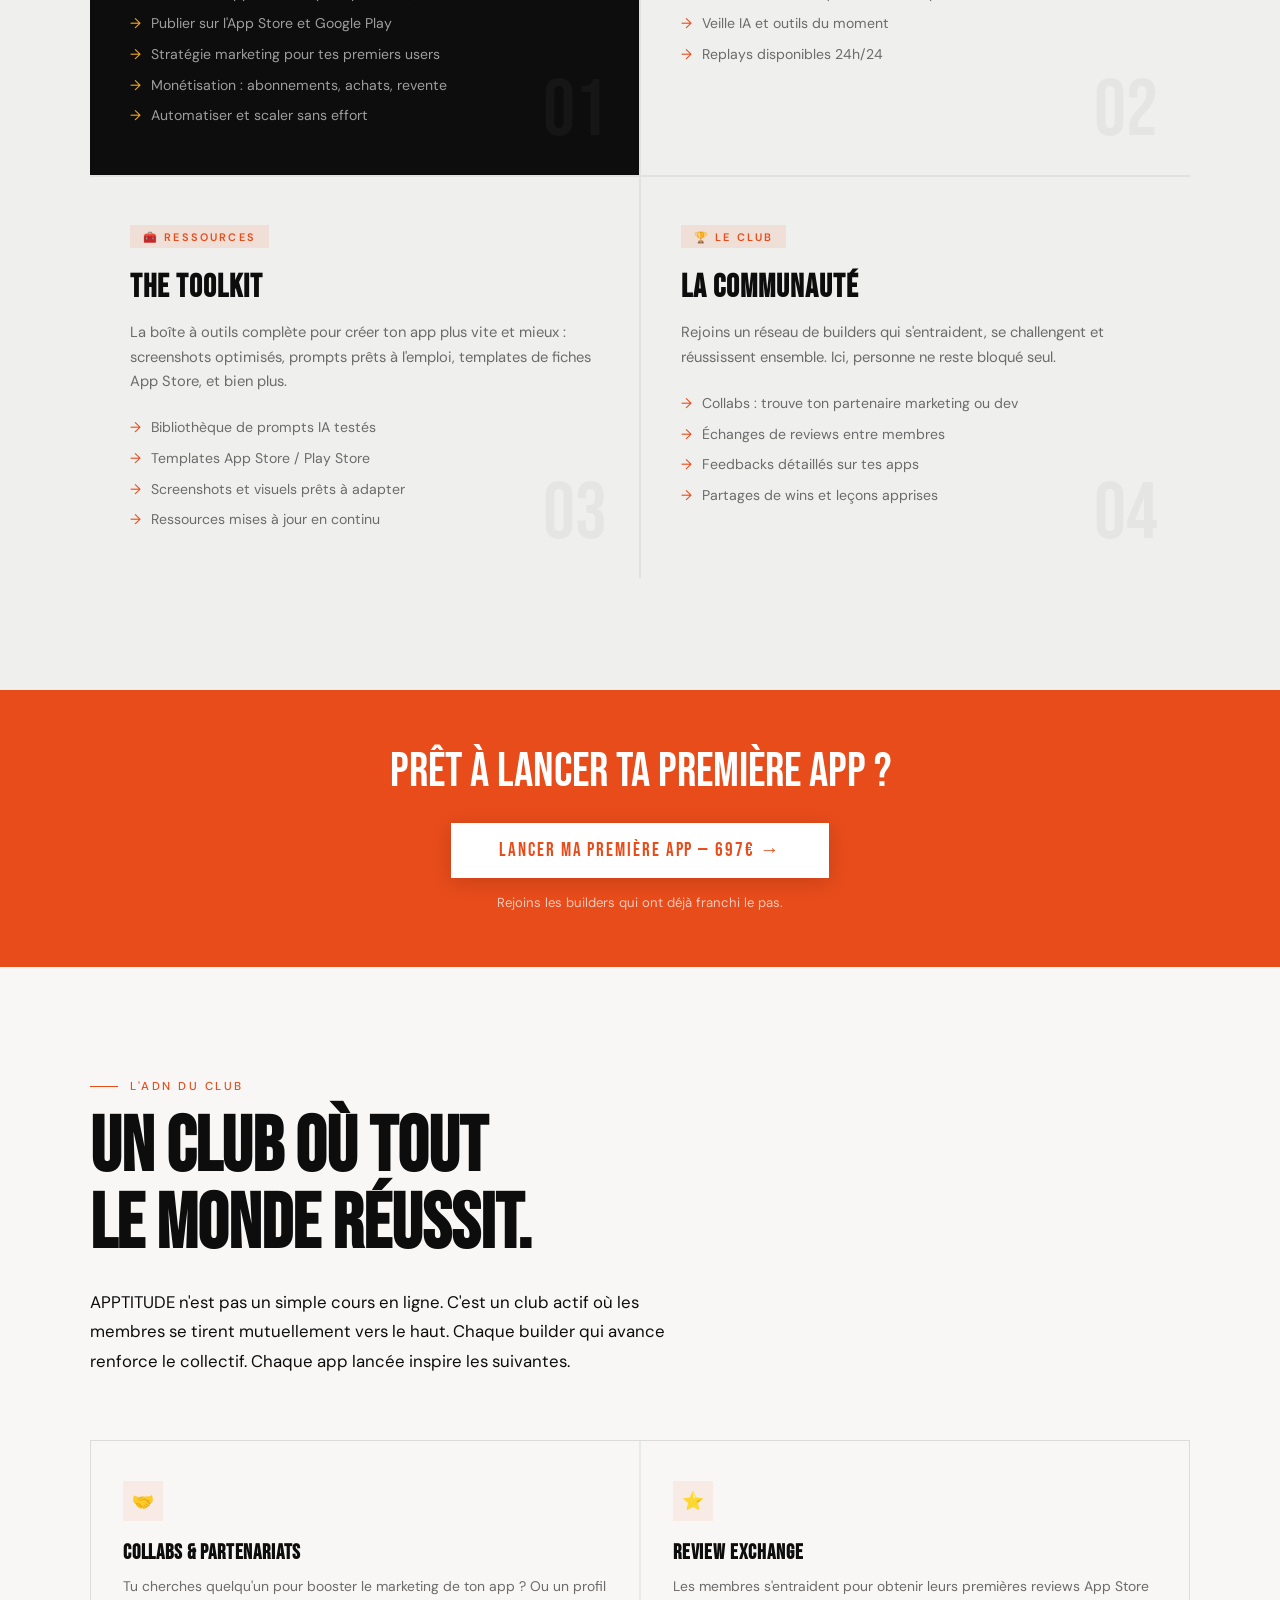
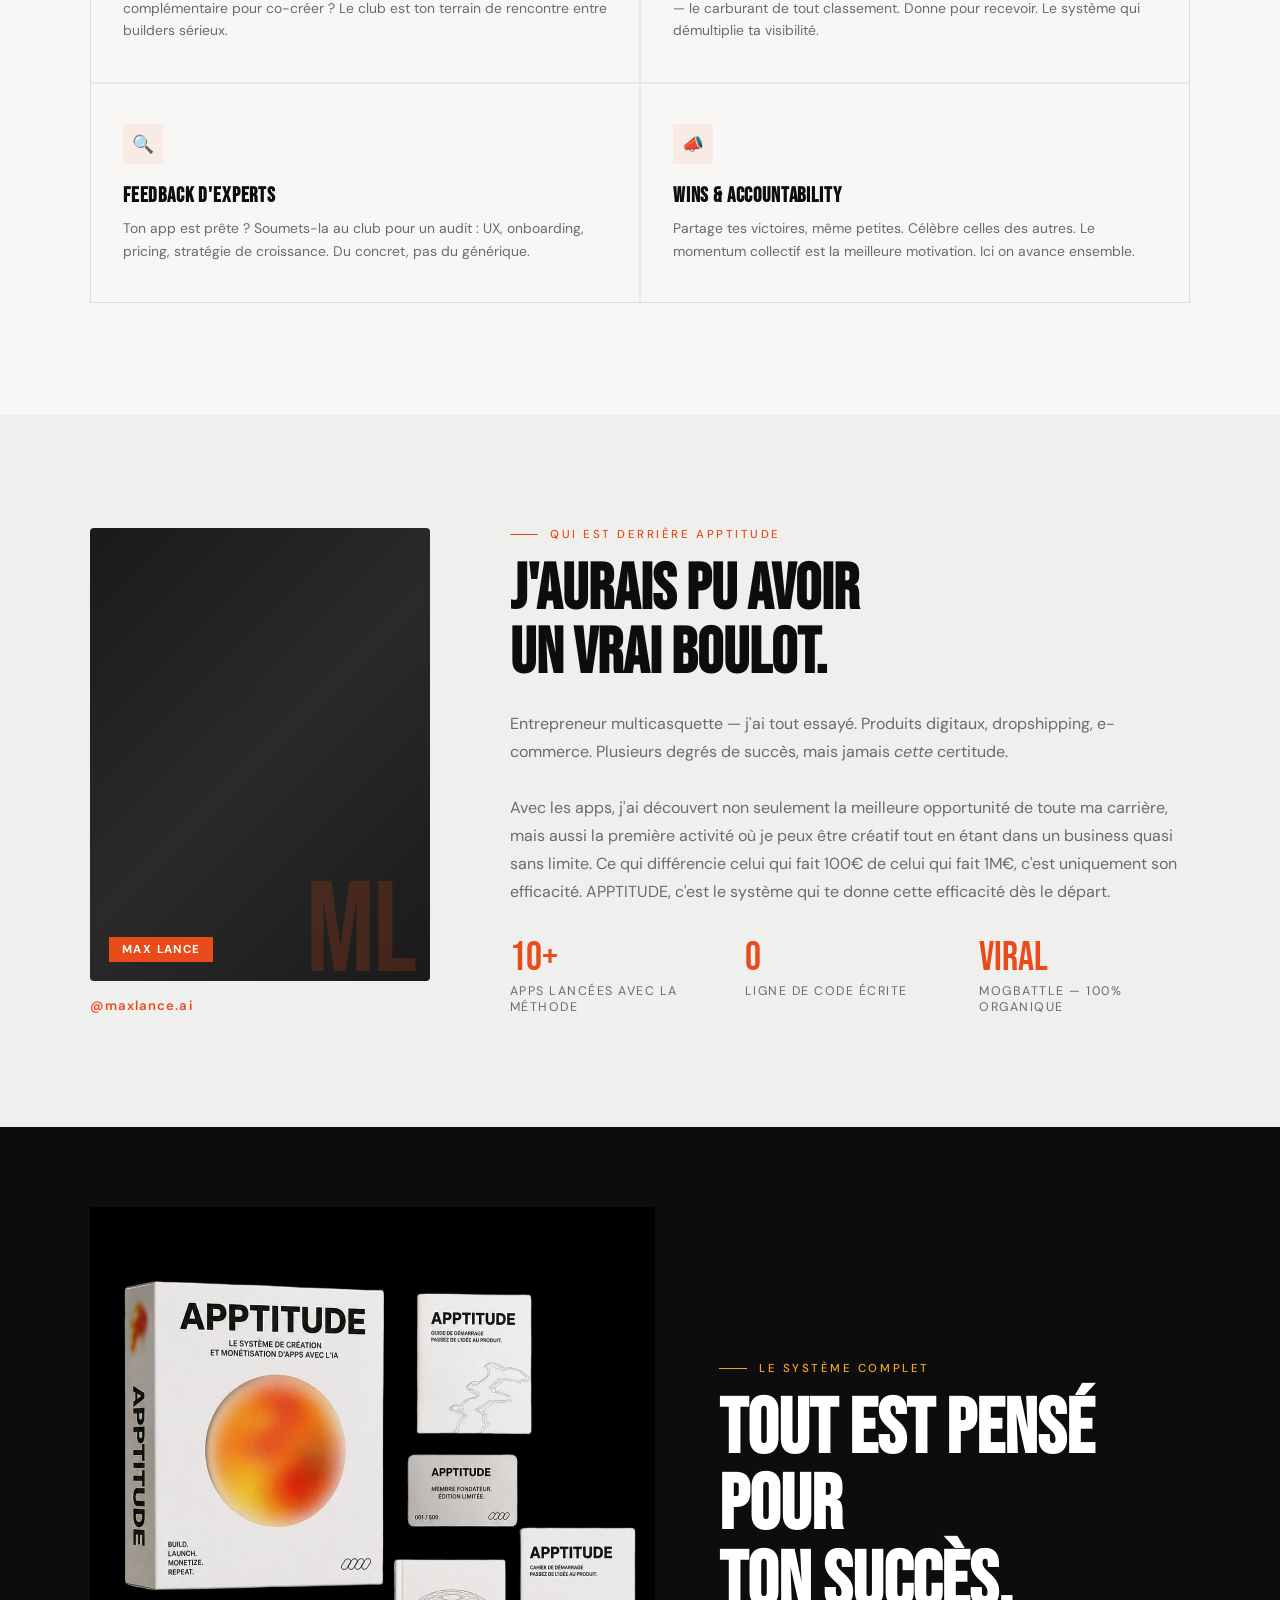
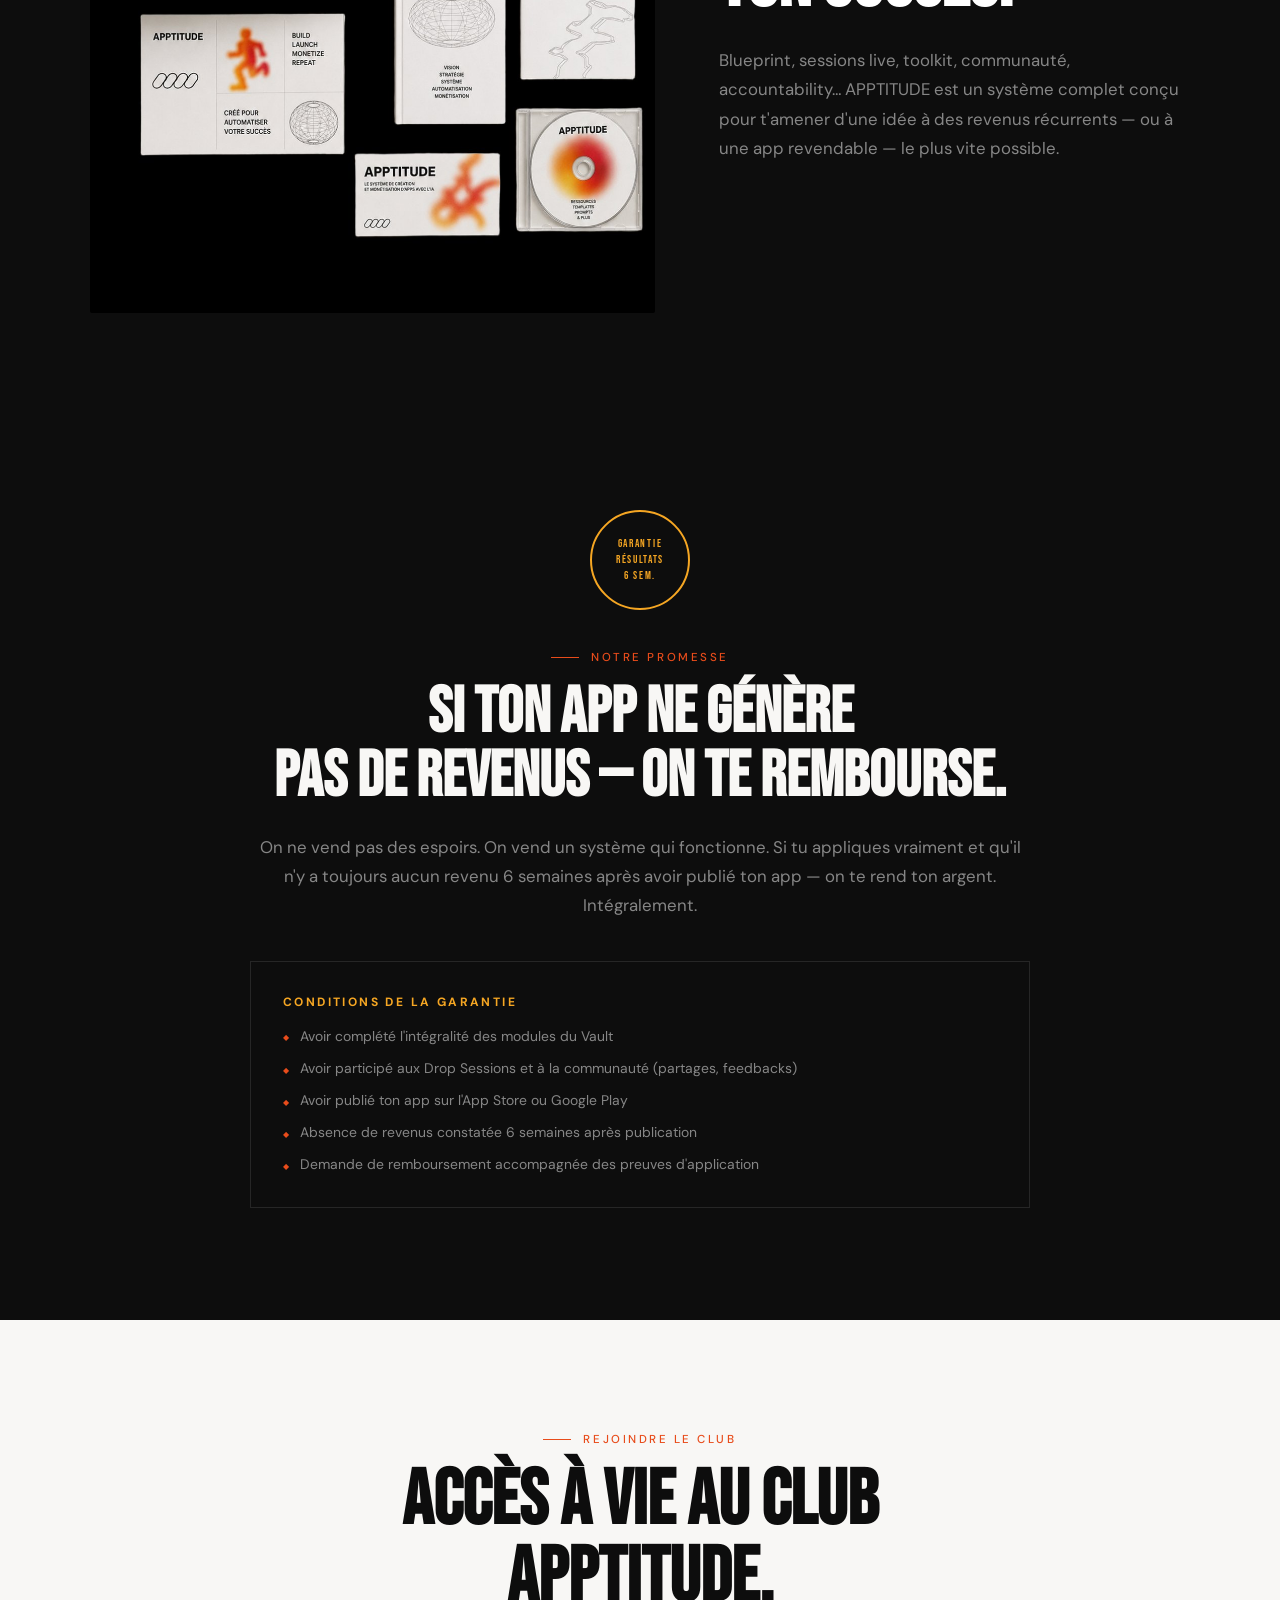
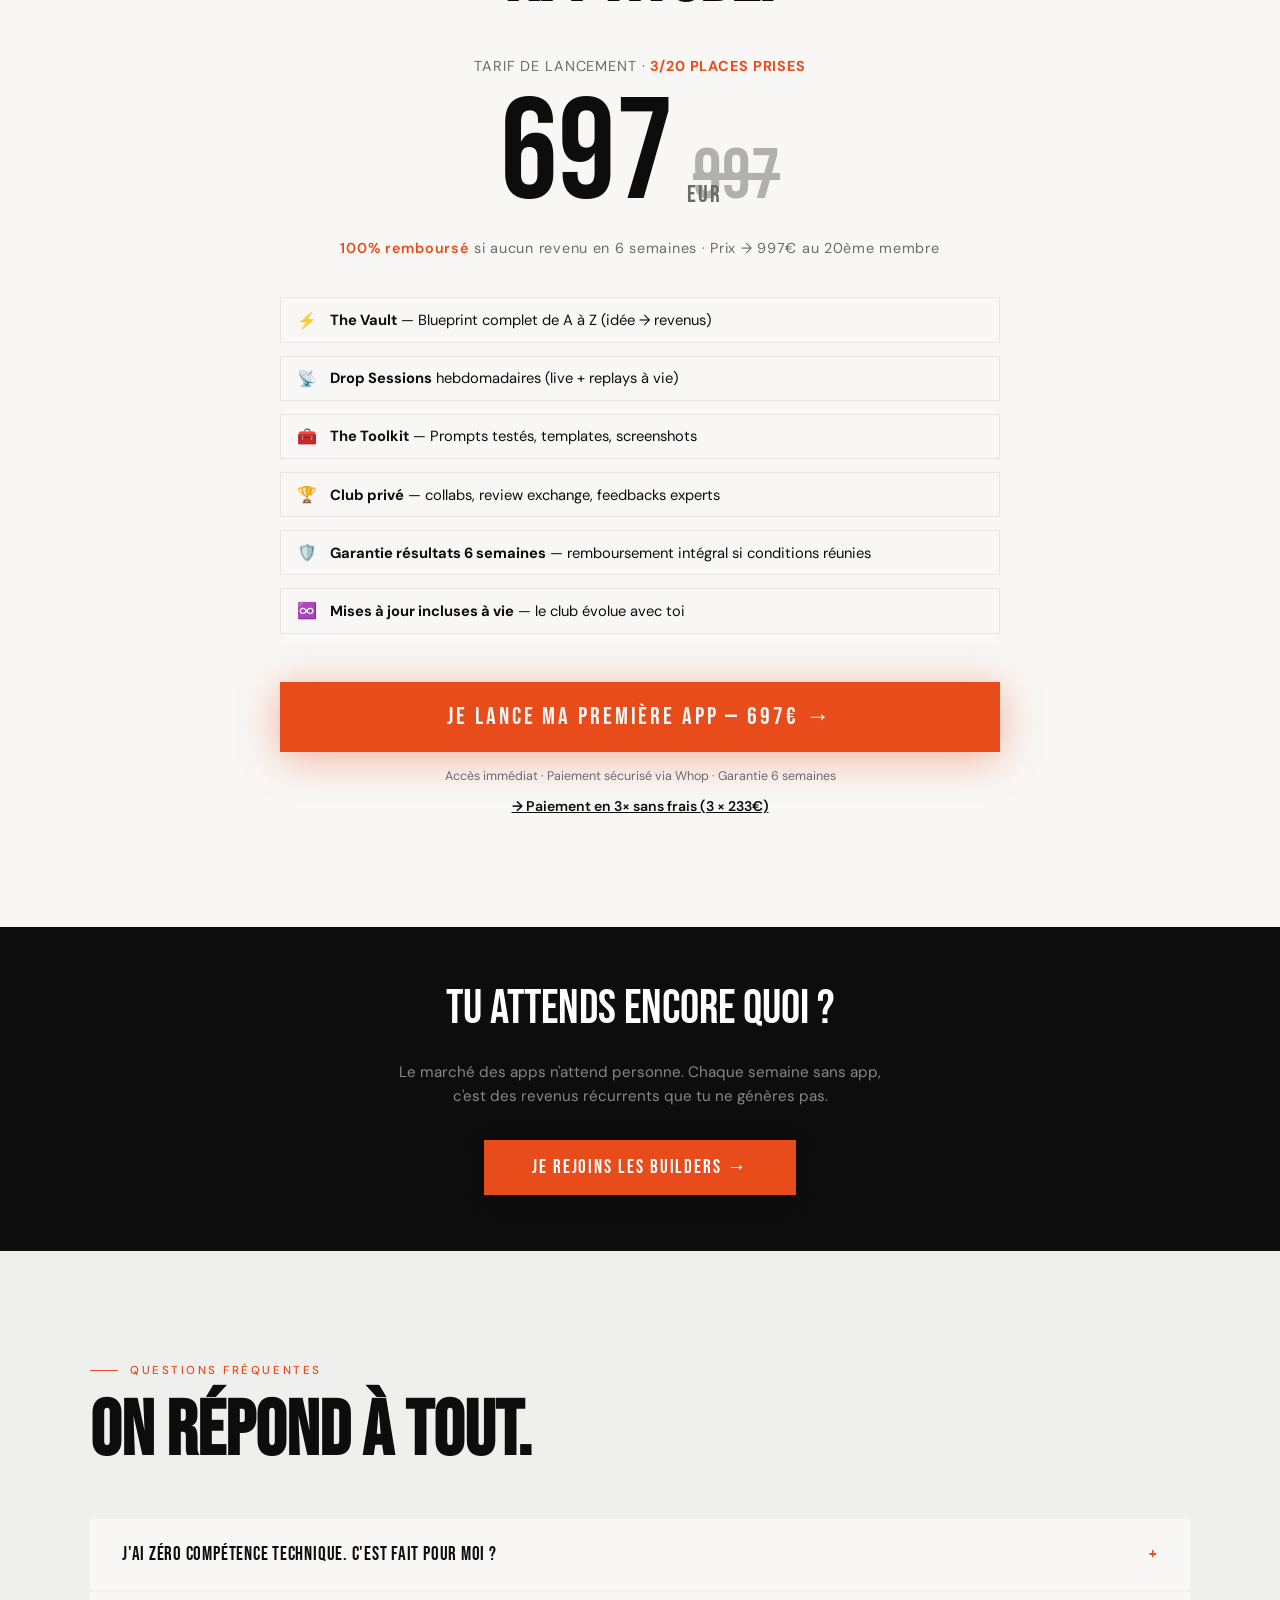
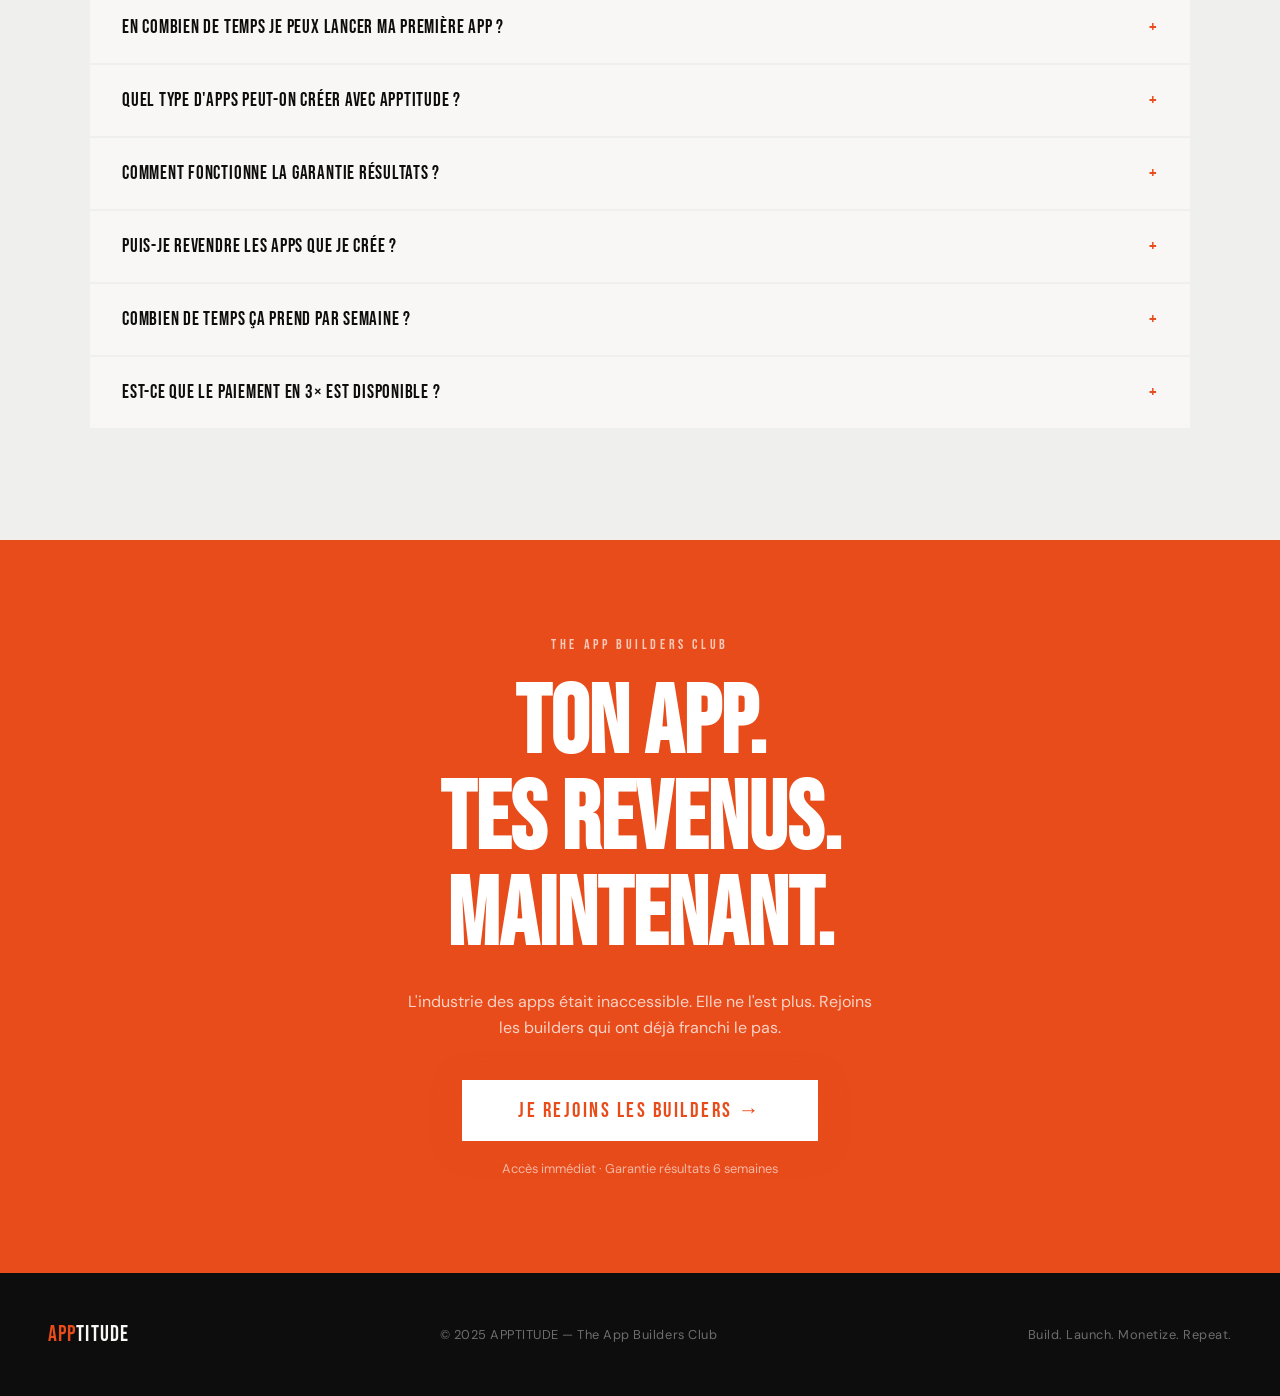
==== commit 31e45379: "CRO v3.1: nettoyage prix, témoignages, proof cards, nav - Nav CTA: "Rejoindre →" lien direct paiemen" ====
--- a/apptitude_LP_v3.html
+++ b/apptitude_LP_v3.html
@@ -919,7 +919,7 @@
   <a href="#" class="nav-logo"><span>APP</span>TITUDE</a>
   <div class="nav-right">
     <a href="#pricing" class="nav-3x">Paiement en 3× disponible</a>
-    <a href="#pricing" class="nav-cta">Rejoindre — 697€ →</a>
+    <a href="https://whop.com/checkout/plan_O3W0wesAoC90O" class="nav-cta" target="_blank">Rejoindre →</a>
   </div>
 </nav>
 
@@ -930,7 +930,7 @@
   <!-- Promise FIRST, brand second -->
   <div class="hero-eyebrow-result">
     <span class="dot"></span>
-    Membres actifs · revenus récurrents live
+    Cercle fondateur — 3/20 places restantes
   </div>
 
   <p class="hero-promise">De 0 à ta première app iOS publiée en <strong>14 jours</strong>.<br>Sans écrire une ligne de code. Guidé pas à pas.</p>
@@ -943,7 +943,6 @@
 
   <div class="hero-actions">
     <a href="#pricing" class="btn-primary">LANCER MA PREMIÈRE APP →</a>
-    <p class="btn-price-note">697€ accès à vie · <a href="#pricing">ou 3× sans frais</a> · garantie 6 semaines · <strong>3/20 places prises</strong></p>
   </div>
 
   <img src="[data-uri]" alt="" class="hero-runner">
@@ -1004,7 +1003,7 @@
         <div class="proof-screen">
           <img src="[data-uri]" alt="Dashboard ARR croissance" style="width:100%;display:block;">
         </div>
-        <p class="proof-caption"><strong>4 456$/mois ARR</strong> atteint en quelques semaines. Croissance continue depuis le lancement.</p>
+        <p class="proof-caption"><strong>4 456$ ARR</strong> atteint en quelques jours. Croissance continue depuis le lancement.</p>
       </div>
 
       <!-- Screenshot 2: App mobile Kinves -->
@@ -1016,15 +1015,6 @@
         <p class="proof-caption"><strong>App créée sans équipe de dev.</strong> Design pro, onboarding soigné. 100% IA + les méthodes du Vault.</p>
       </div>
 
-      <!-- Screenshot 3: MRR + Revenue -->
-      <div class="proof-card">
-        <div class="proof-card-label">MRR + Revenue mensuels</div>
-        <div class="proof-screen" style="display:grid;grid-template-columns:1fr 1fr;gap:8px;padding:12px;background:#f0f0ee;">
-          <img src="[data-uri]" alt="Revenue 518$" style="width:100%;border-radius:4px;">
-          <img src="[data-uri]" alt="MRR 405$" style="width:100%;border-radius:4px;">
-        </div>
-        <p class="proof-caption"><strong>518$/mois revenue · 405$/mois MRR</strong> — une première app, lancée avec le blueprint APPTITUDE.</p>
-      </div>
     </div>
 
     <p style="text-align:center;margin-top:3rem;font-size:0.9rem;color:var(--gray);">Ces résultats appartiennent à des builders réels. Les tiens dépendront de ton investissement et de ta niche.</p>
@@ -1048,36 +1038,8 @@
           </div>
         </div>
         <div class="testimonial-stars">★★★★★</div>
-        <p class="testimonial-quote">"J'ai lancé 2 apps dont une top 20 Product Hunt — en un weekend. Je savais à peine utiliser Google Chrome. La méthode de Max m'a guidé pas à pas et le résultat m'a moi-même surpris."</p>
+        <p class="testimonial-quote">"J'ai lancé 2 apps dont une top 20 Product Hunt — en un weekend. Je savais à peine utiliser Google Chrome. Le club m'a guidé pas à pas et le résultat m'a moi-même surpris."</p>
         <span class="testimonial-badge">Top 20 Product Hunt · 2 apps lancées</span>
-      </div>
-
-      <!-- Thomas M. — faceless -->
-      <div class="testimonial-card reveal reveal-delay-2">
-        <div class="testimonial-header">
-          <div class="testimonial-avatar-initials">TM</div>
-          <div>
-            <div class="testimonial-name">Thomas M.</div>
-            <div class="testimonial-handle">Membre APPTITUDE</div>
-          </div>
-        </div>
-        <div class="testimonial-stars">★★★★★</div>
-        <p class="testimonial-quote">"J'étais développeur web depuis 10 ans et je ne savais pas par où commencer pour lancer une app mobile. En 3 semaines j'avais ma première app publiée sur l'App Store. Elle génère 340€/mois en passif."</p>
-        <span class="testimonial-badge">340€/mois · App Store</span>
-      </div>
-
-      <!-- Sofia K. — faceless -->
-      <div class="testimonial-card reveal reveal-delay-1">
-        <div class="testimonial-header">
-          <div class="testimonial-avatar-initials">SK</div>
-          <div>
-            <div class="testimonial-name">Sofia K.</div>
-            <div class="testimonial-handle">Membre APPTITUDE</div>
-          </div>
-        </div>
-        <div class="testimonial-stars">★★★★★</div>
-        <p class="testimonial-quote">"Aucune compétence technique, aucune idée au départ. J'ai suivi le Vault module par module. Mon app de méditation pour enfants est en ligne depuis 6 semaines. Premiers revenus le jour de la sortie."</p>
-        <span class="testimonial-badge">Premiers revenus J+1 · App publiée</span>
       </div>
 
       <!-- Lucas D. — faceless -->
@@ -1090,8 +1052,8 @@
           </div>
         </div>
         <div class="testimonial-stars">★★★★★</div>
-        <p class="testimonial-quote">"Ce qui m'a convaincu c'est la garantie. J'ai franchi le pas. 4 semaines plus tard mon app SaaS de suivi fitness est live. Le club est la seule communauté où les membres s'entraident vraiment."</p>
-        <span class="testimonial-badge">App SaaS live · 4 semaines</span>
+        <p class="testimonial-quote">"Ce qui m'a convaincu c'est la garantie. J'ai franchi le pas. 4 semaines plus tard mon app de suivi fitness est live. Le club est la seule communauté où les membres s'entraident vraiment."</p>
+        <span class="testimonial-badge">App live · 4 semaines</span>
       </div>
 
     </div>
@@ -1203,7 +1165,7 @@
 <div class="inline-cta">
   <p class="inline-cta-text">Prêt à lancer ta première app ?</p>
   <a href="#pricing" class="btn-inline">LANCER MA PREMIÈRE APP — 697€ →</a>
-  <p class="inline-cta-sub">Accès immédiat · Garantie 6 semaines · <a href="#pricing">3× sans frais disponible</a></p>
+  <p class="inline-cta-sub">Rejoins les builders qui ont déjà franchi le pas.</p>
 </div>
 
 <!-- CLUB SECTION -->
@@ -1411,7 +1373,7 @@
   <h2 style="font-family:var(--font-display);font-size:clamp(3rem,8vw,6rem);color:white;line-height:1;margin-bottom:0.5rem">Ton app.<br>Tes revenus.<br>Maintenant.</h2>
   <p style="color:rgba(255,255,255,0.75);font-size:1rem;margin:1.5rem auto 2.5rem;max-width:480px;line-height:1.6;">L'industrie des apps était inaccessible. Elle ne l'est plus. Rejoins les builders qui ont déjà franchi le pas.</p>
   <a href="#pricing" class="btn-primary" style="background:white;color:var(--orange);">JE REJOINS LES BUILDERS →</a>
-  <p style="color:rgba(255,255,255,0.6);font-size:0.8rem;margin-top:1.2rem;">697€ · Accès immédiat · Garantie 6 semaines</p>
+  <p style="color:rgba(255,255,255,0.6);font-size:0.8rem;margin-top:1.2rem;">Accès immédiat · Garantie résultats 6 semaines</p>
 </section>
 
 <!-- FOOTER -->
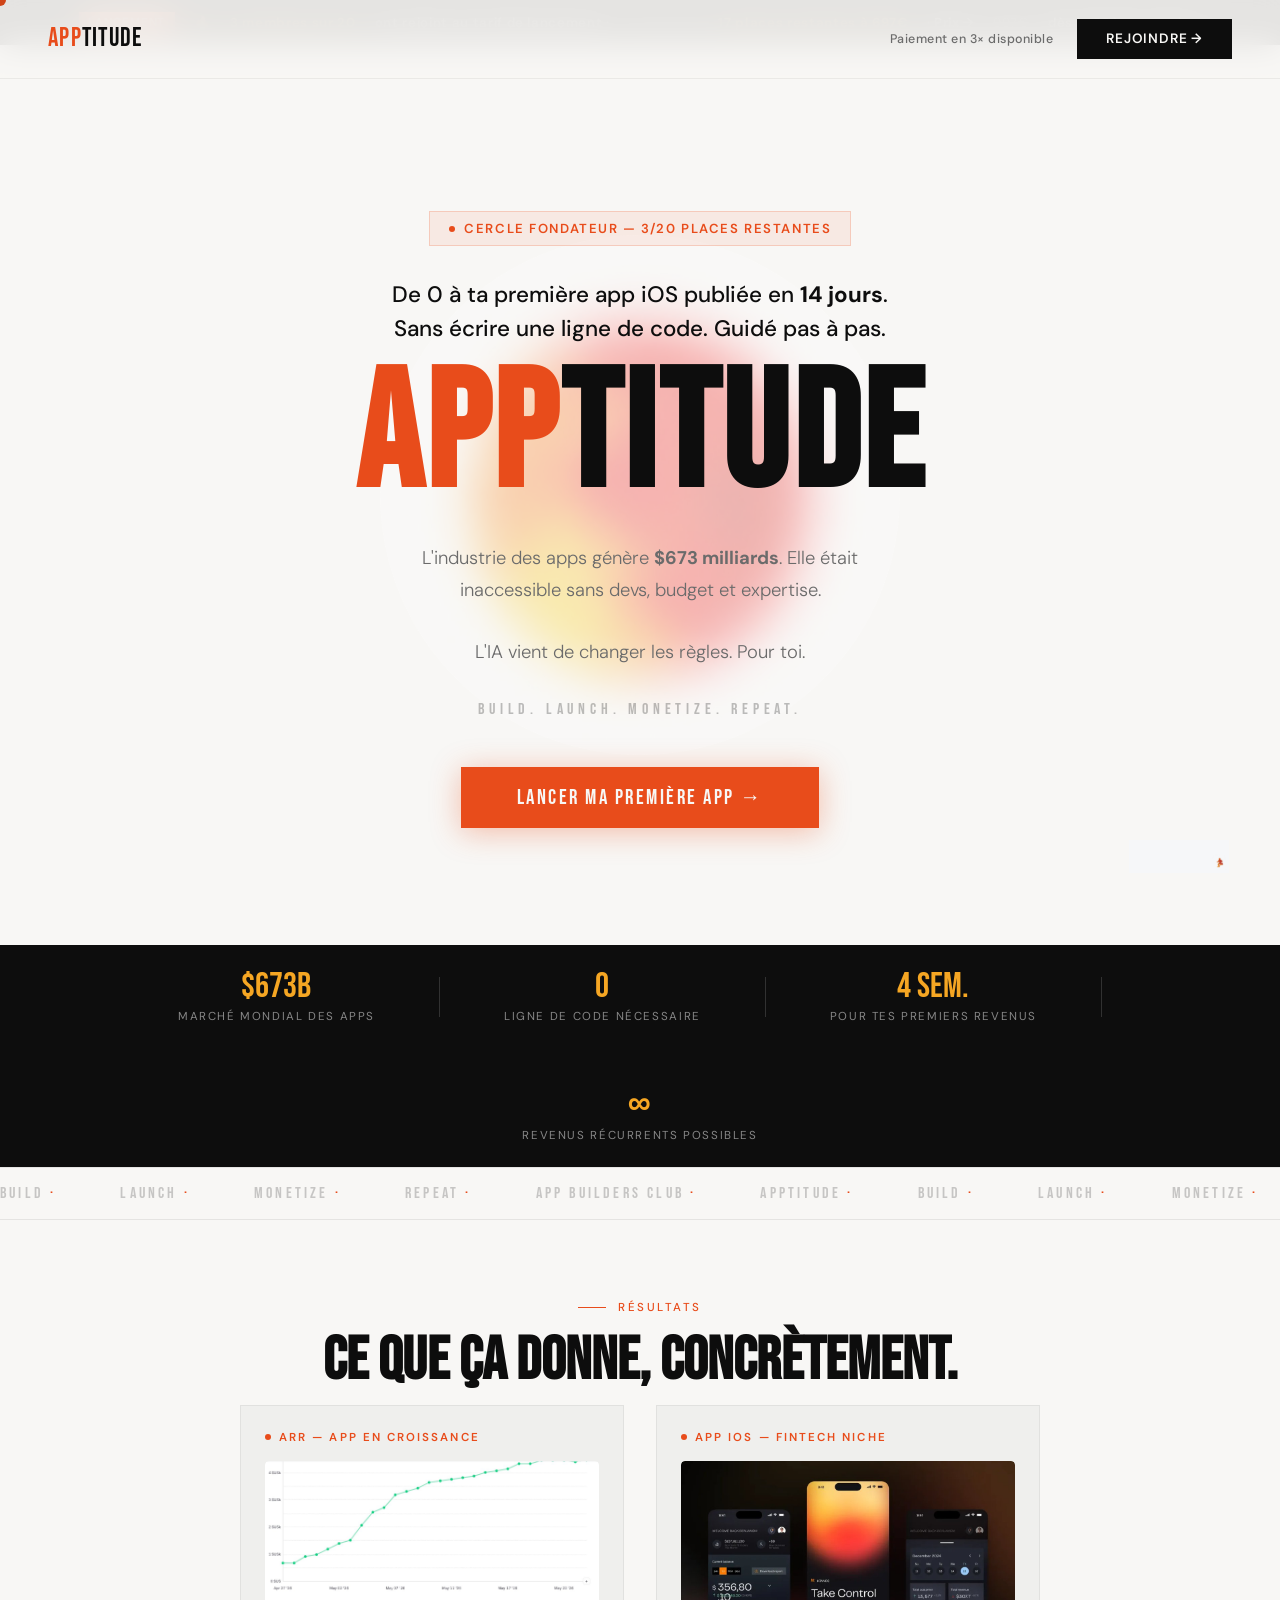
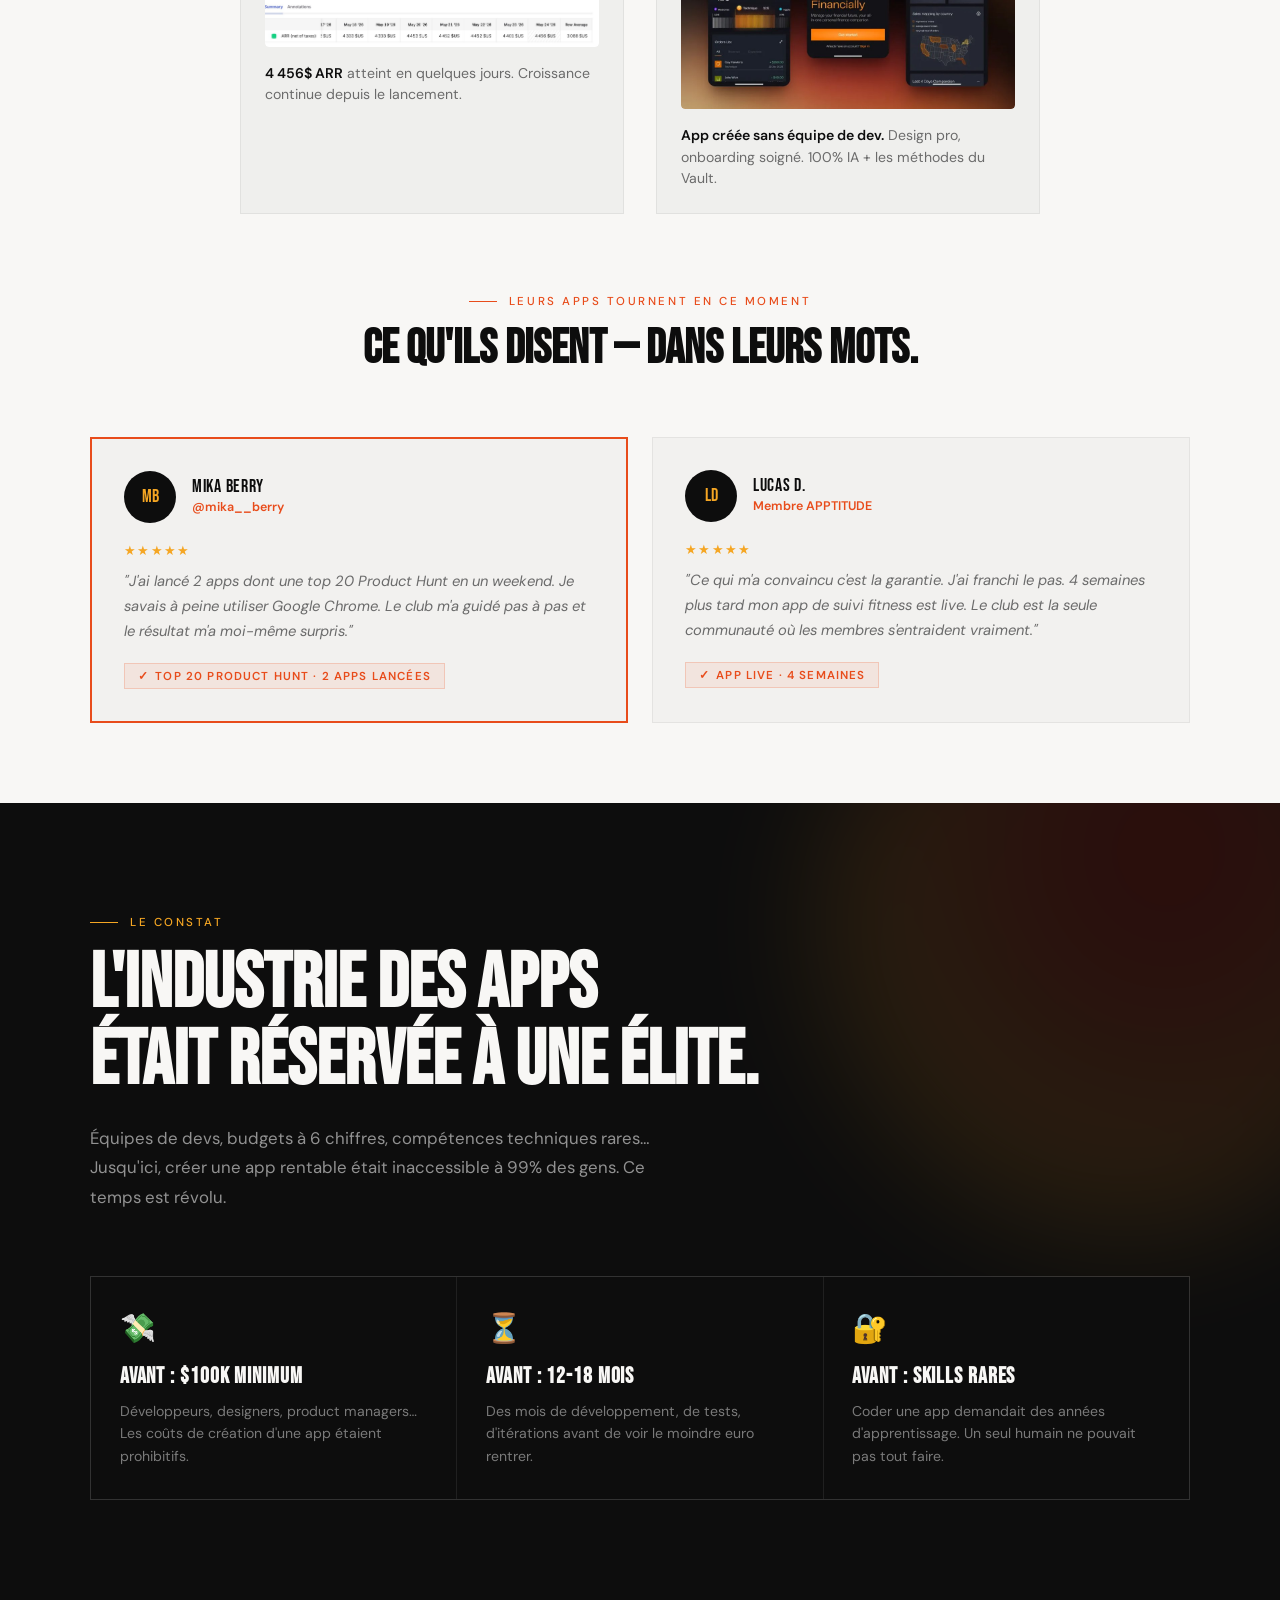
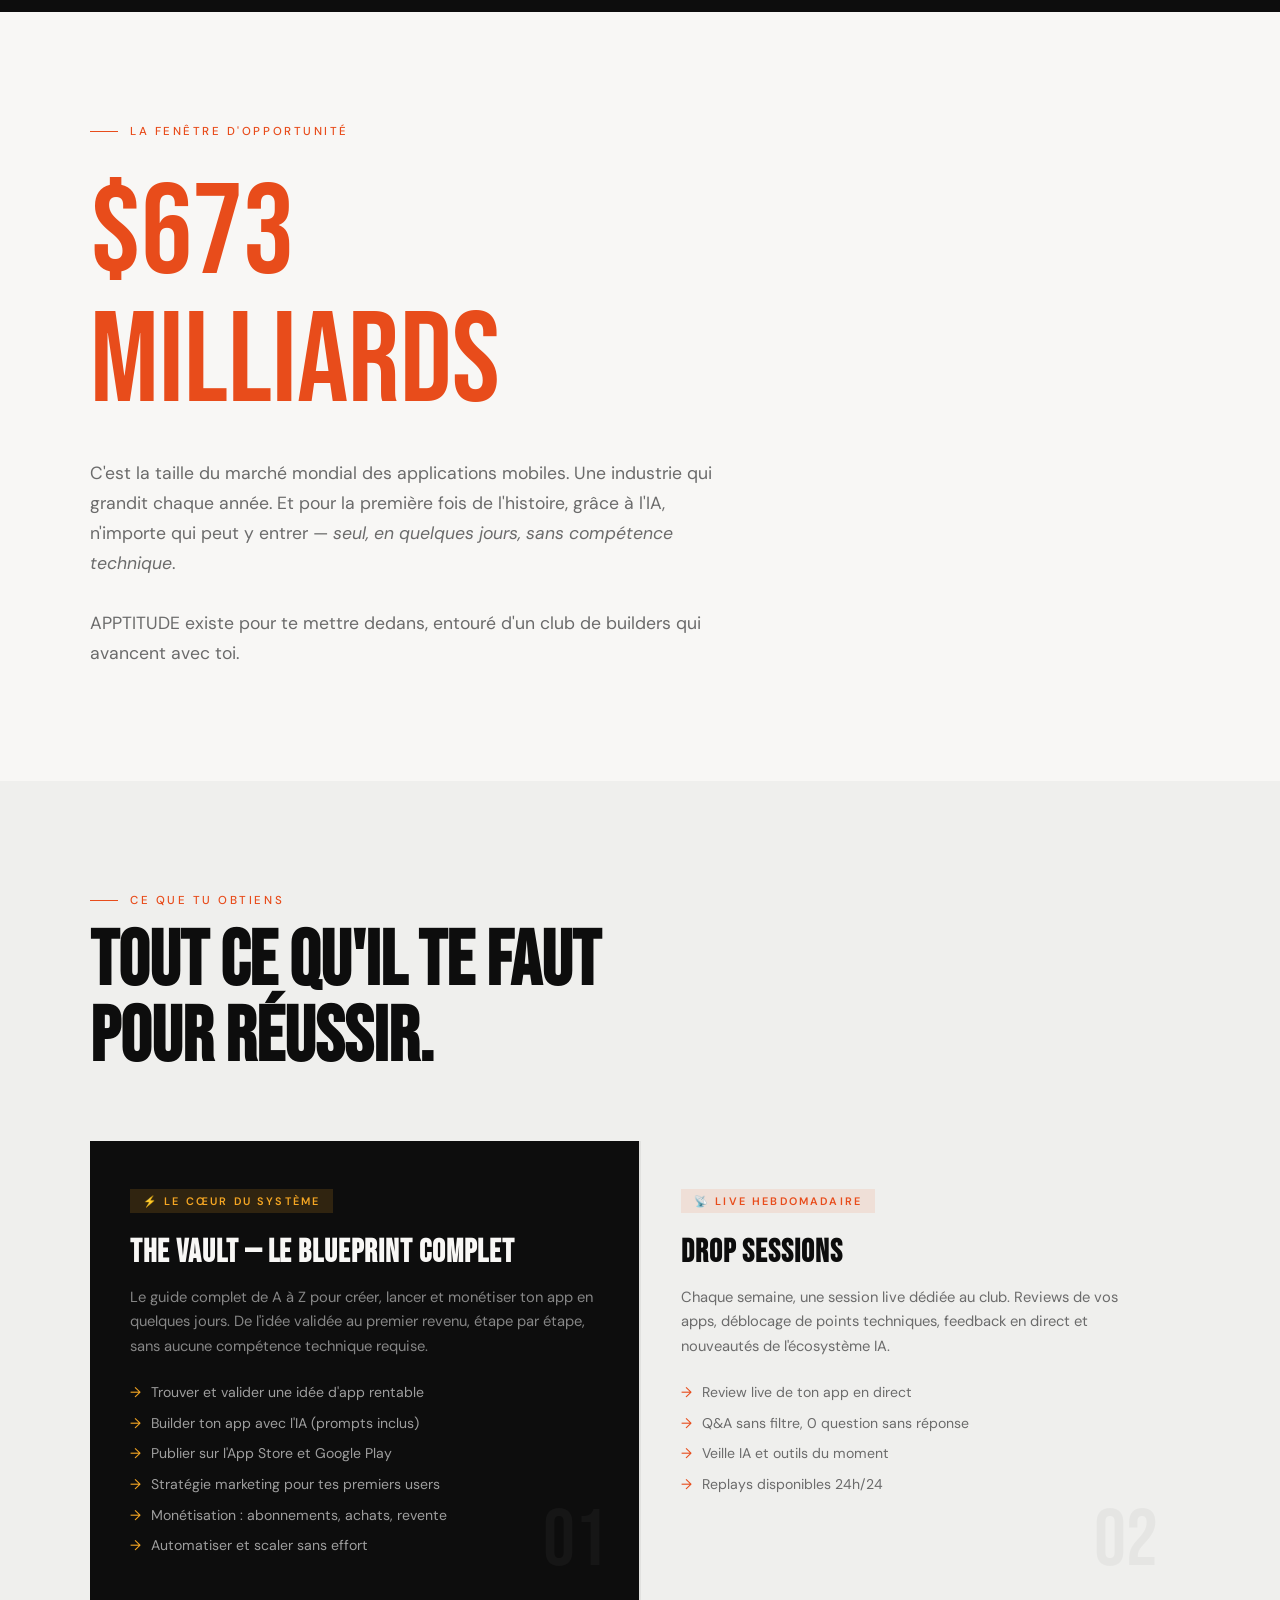
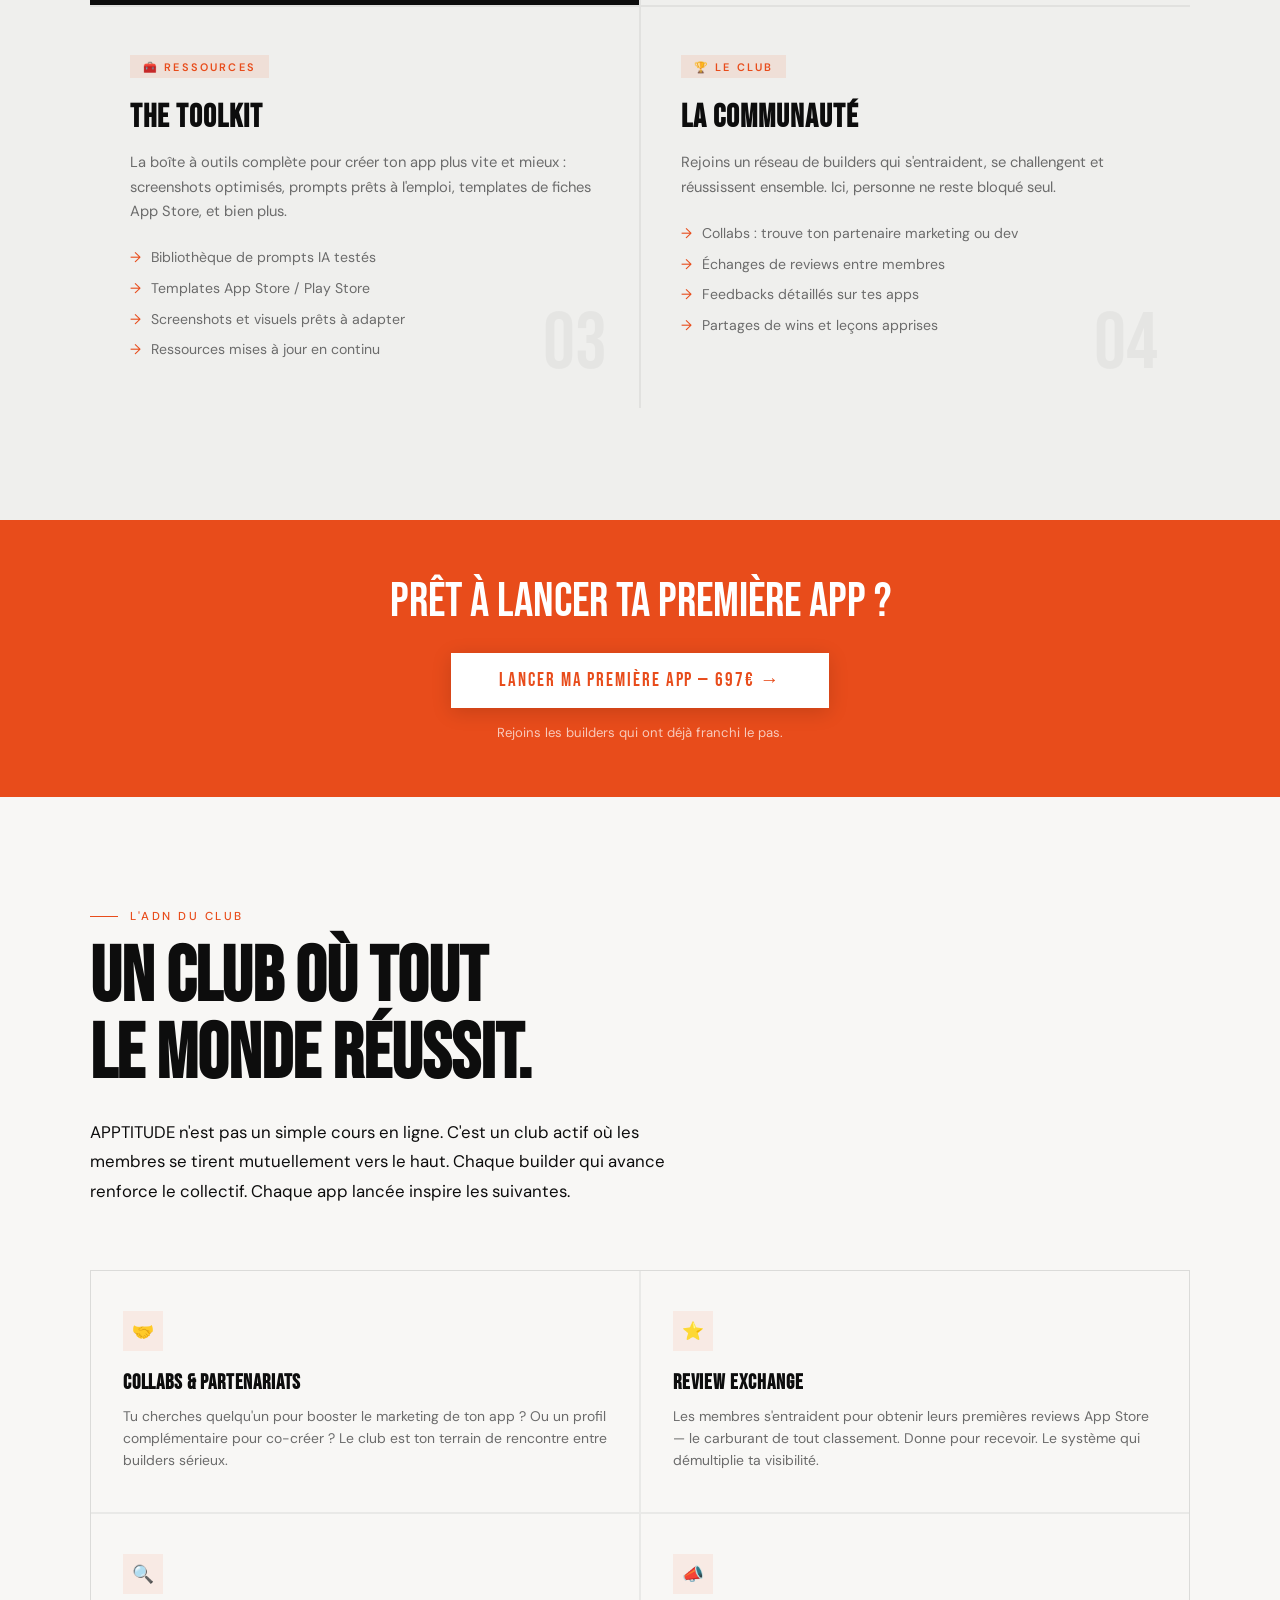
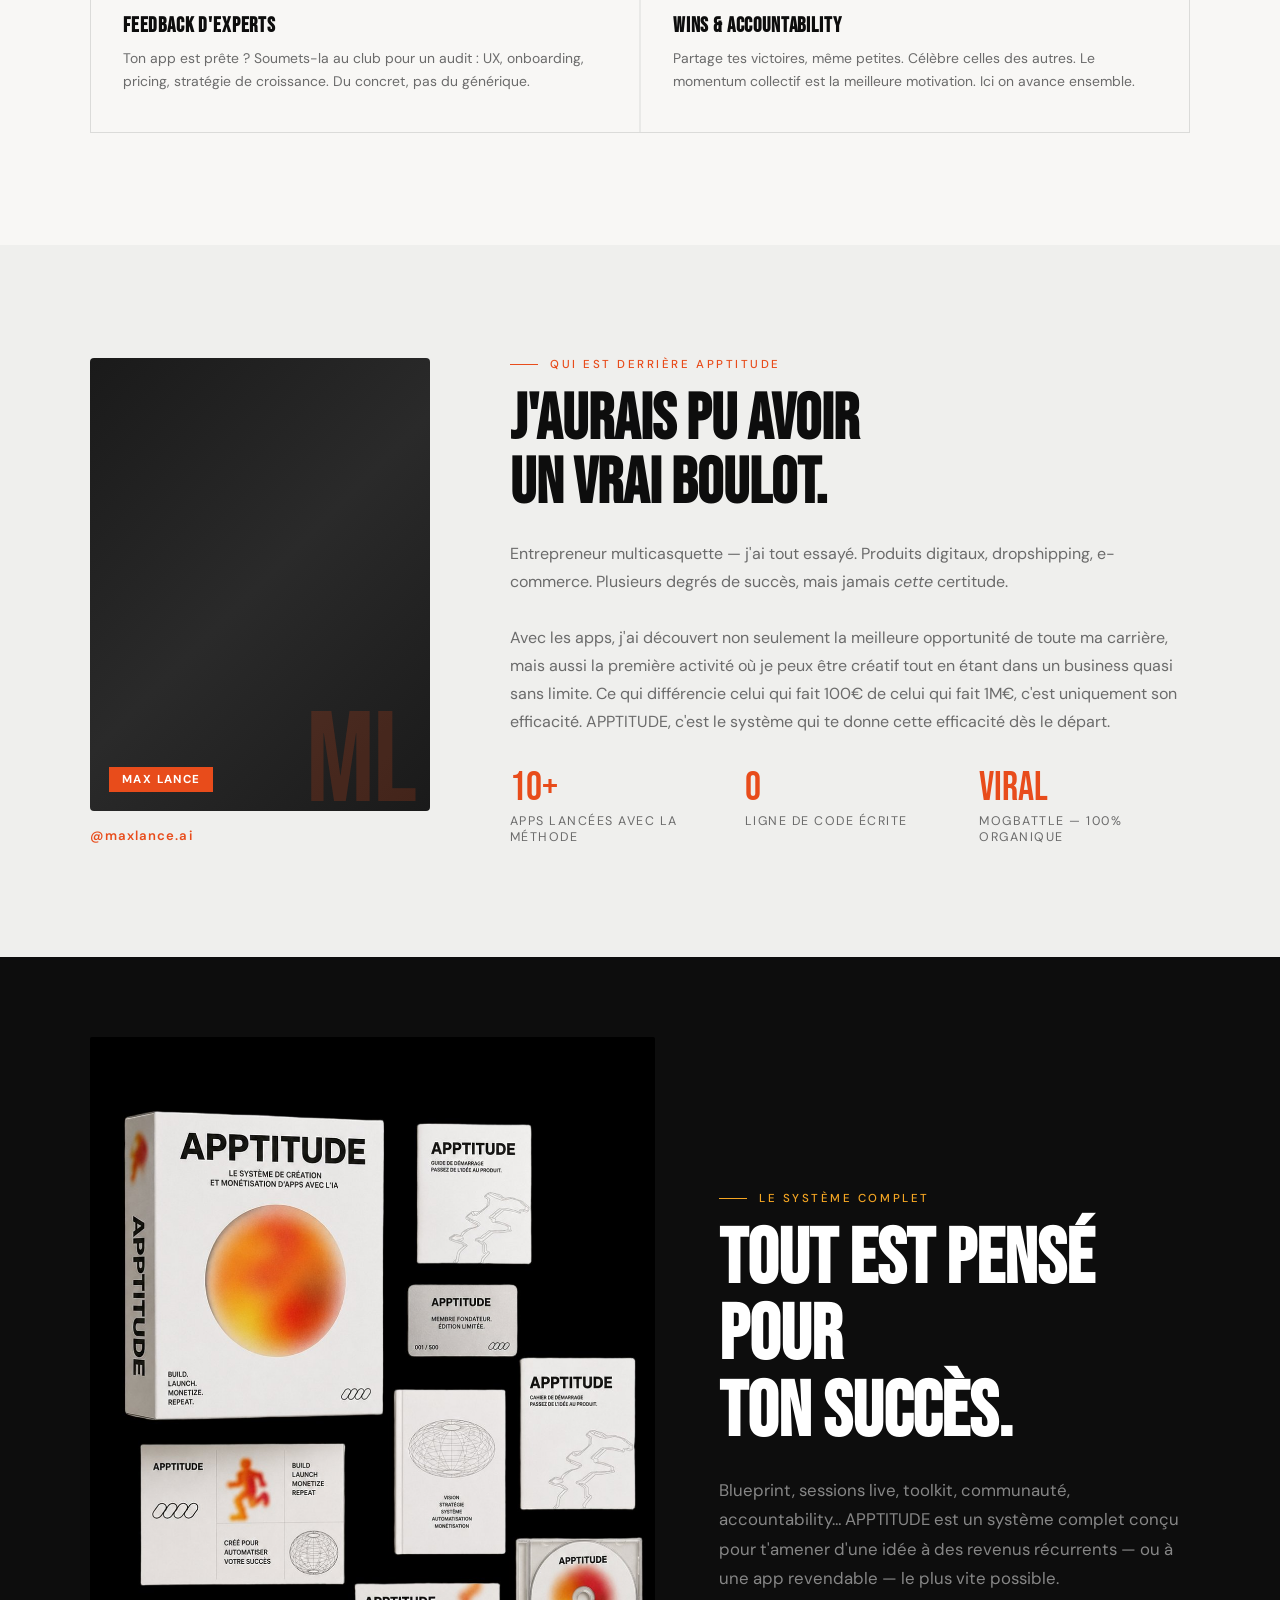
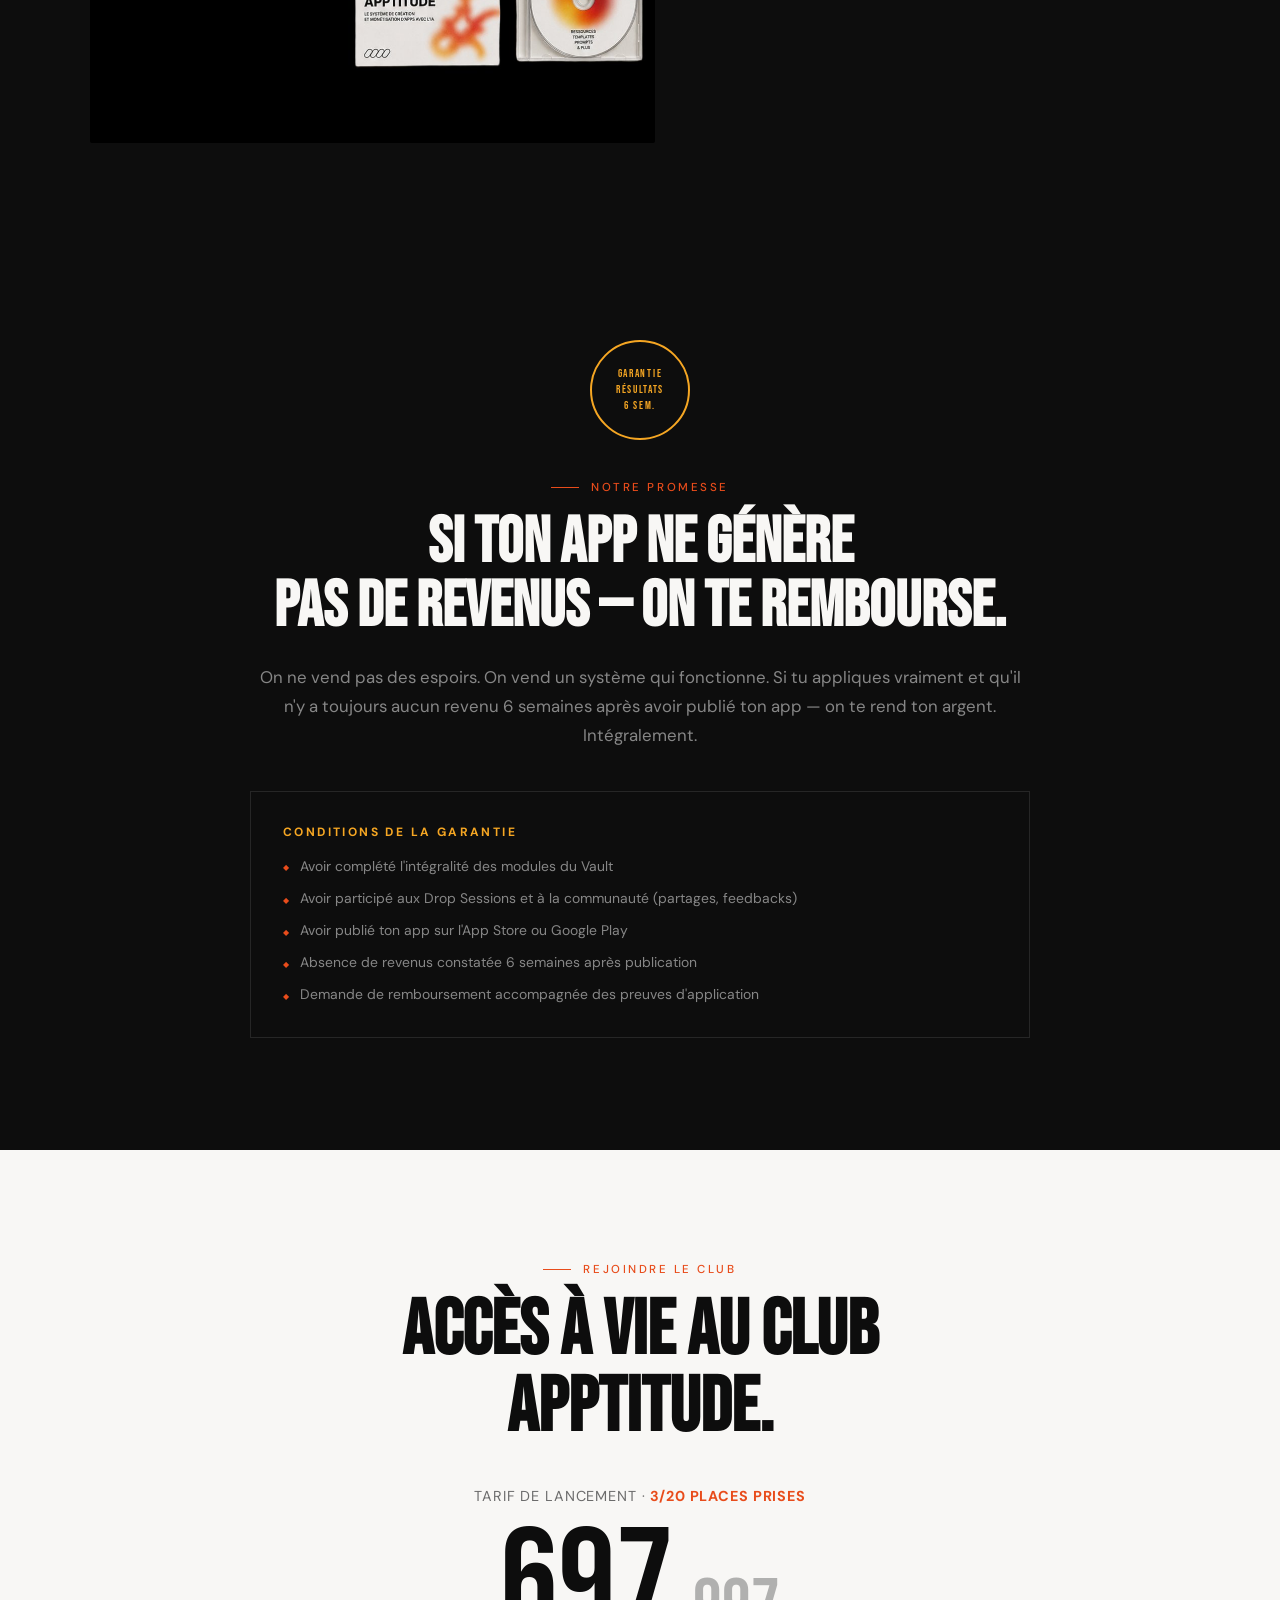
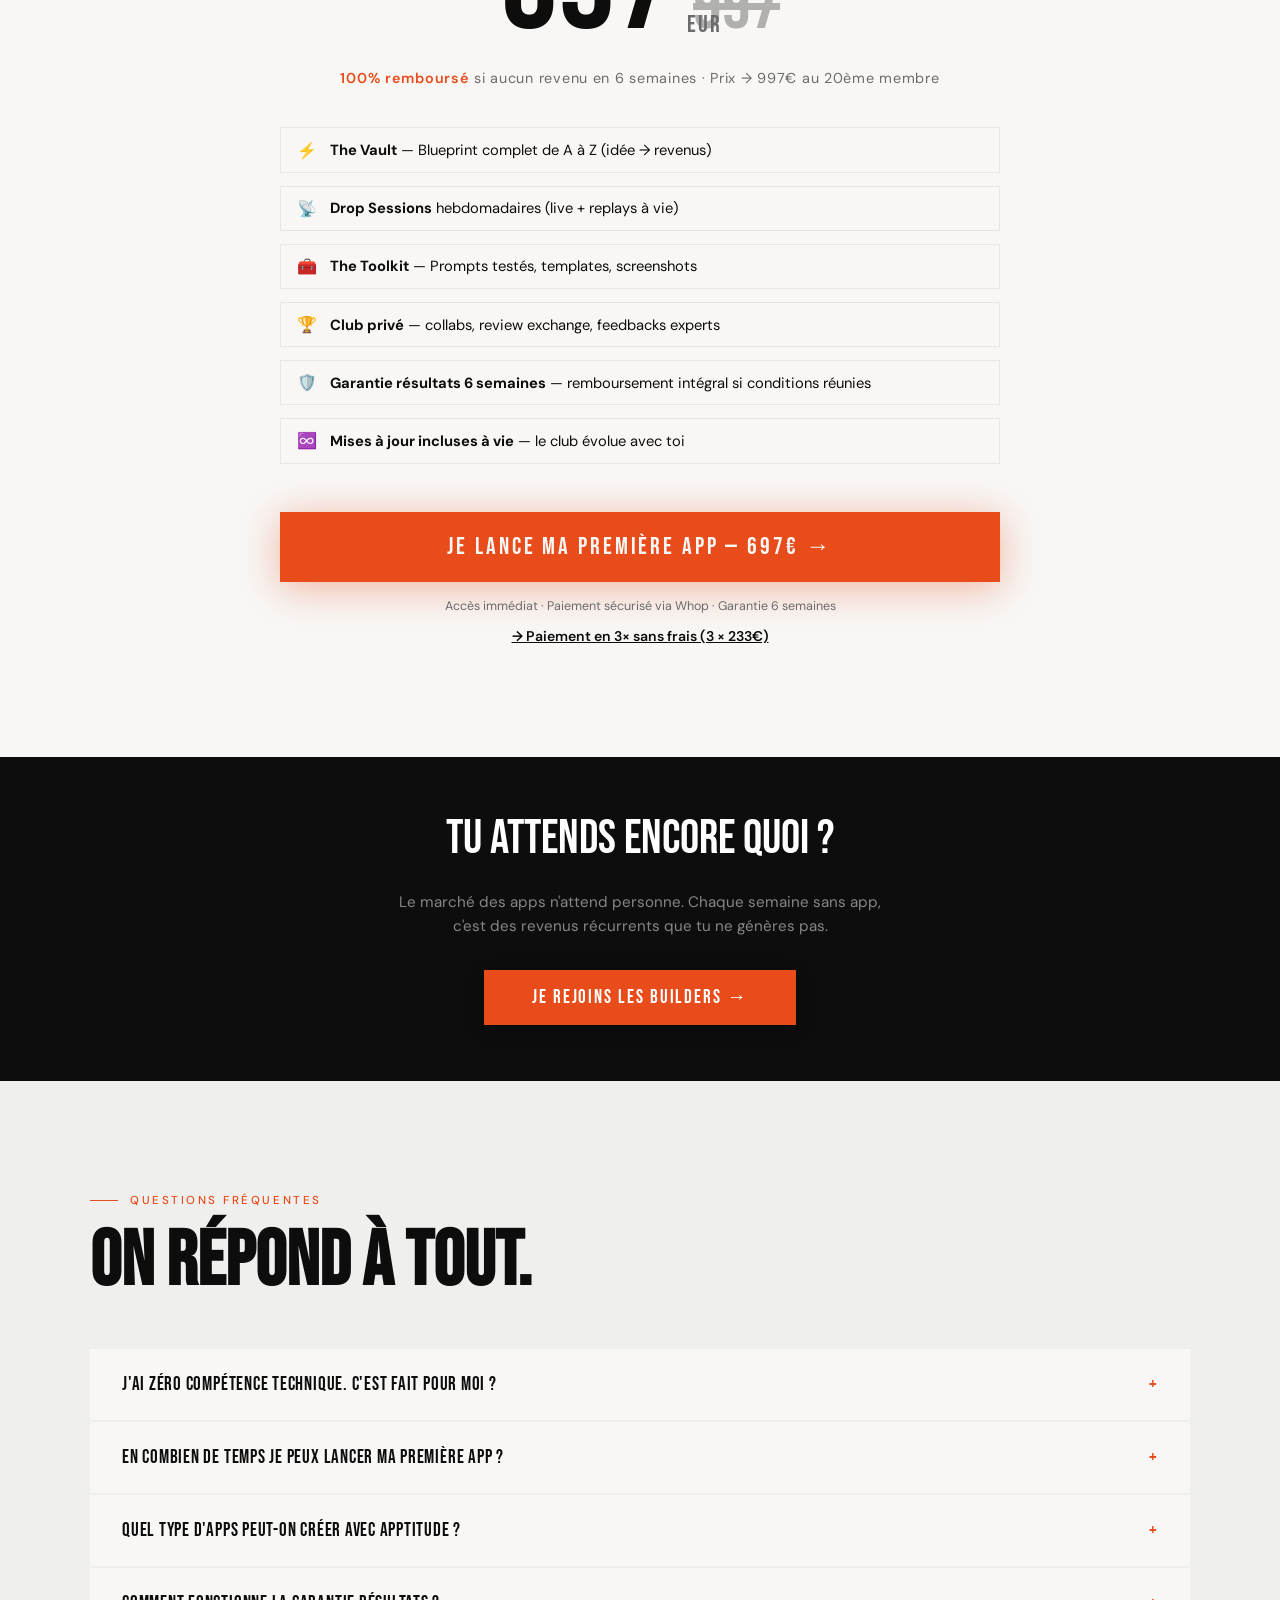
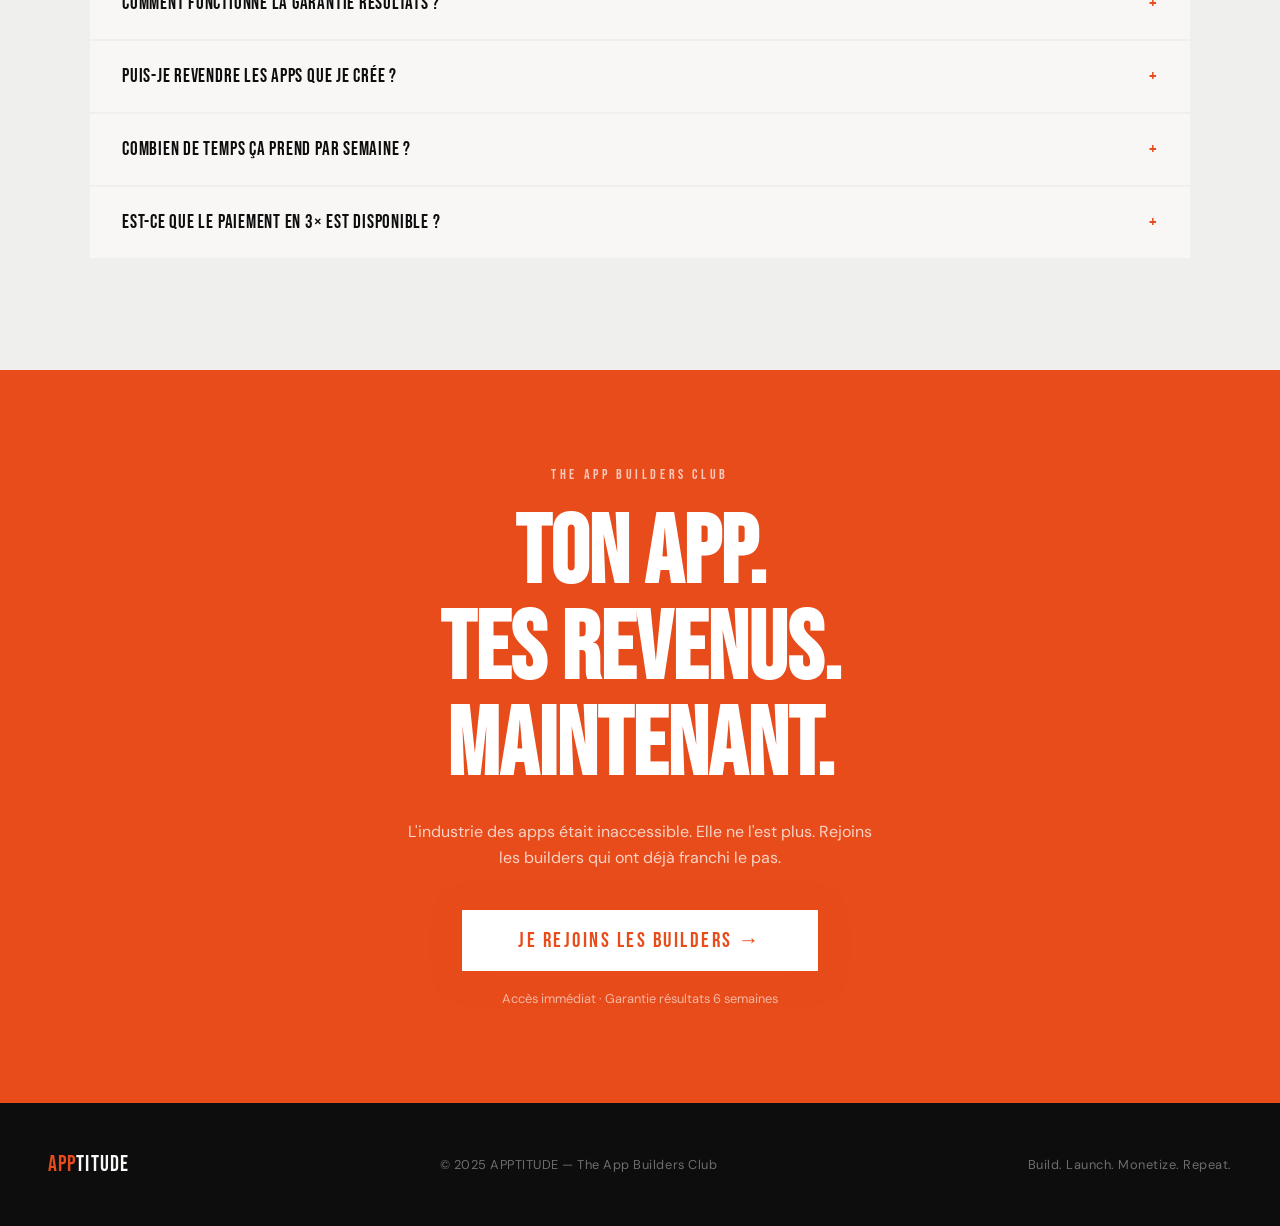
==== commit 23d0bda3: "CRO v3.2: section proof resserrée, typo Mika Berry - Titre section: "Ce que ça donne, concrètement."" ====
--- a/apptitude_LP_v3.html
+++ b/apptitude_LP_v3.html
@@ -256,8 +256,8 @@
     margin-bottom: 3rem;
   }
   .proof-screenshots {
-    display: grid; grid-template-columns: repeat(3, 1fr);
-    gap: 1.5rem;
+    display: grid; grid-template-columns: repeat(2, 1fr);
+    gap: 2rem; max-width: 800px; margin: 0 auto;
   }
   .proof-card {
     background: var(--light);
@@ -992,9 +992,8 @@
 <!-- SOCIAL PROOF: Screenshots réels -->
 <section class="social-proof">
   <div class="container">
-    <p class="section-label reveal" style="justify-content:center">Preuves réelles</p>
-    <h2 class="proof-headline reveal reveal-delay-1">Leurs apps tournent en ce moment. Voici leurs chiffres.</h2>
-    <p class="proof-sub reveal reveal-delay-2">Revenus réels, apps réelles, builders réels. Pas de mise en scène.</p>
+    <p class="section-label reveal" style="justify-content:center">Résultats</p>
+    <h2 class="proof-headline reveal reveal-delay-1">Ce que ça donne, concrètement.</h2>
 
     <div class="proof-screenshots reveal reveal-delay-3">
       <!-- Screenshot 1: ARR courbe -->
@@ -1017,7 +1016,6 @@
 
     </div>
 
-    <p style="text-align:center;margin-top:3rem;font-size:0.9rem;color:var(--gray);">Ces résultats appartiennent à des builders réels. Les tiens dépendront de ton investissement et de ta niche.</p>
 
     <!-- TESTIMONIALS -->
     <div class="testimonials-section-label reveal">
@@ -1038,7 +1036,7 @@
           </div>
         </div>
         <div class="testimonial-stars">★★★★★</div>
-        <p class="testimonial-quote">"J'ai lancé 2 apps dont une top 20 Product Hunt — en un weekend. Je savais à peine utiliser Google Chrome. Le club m'a guidé pas à pas et le résultat m'a moi-même surpris."</p>
+        <p class="testimonial-quote">"J'ai lancé 2 apps dont une top 20 Product Hunt en un weekend. Je savais à peine utiliser Google Chrome. Le club m'a guidé pas à pas et le résultat m'a moi-même surpris."</p>
         <span class="testimonial-badge">Top 20 Product Hunt · 2 apps lancées</span>
       </div>
 
